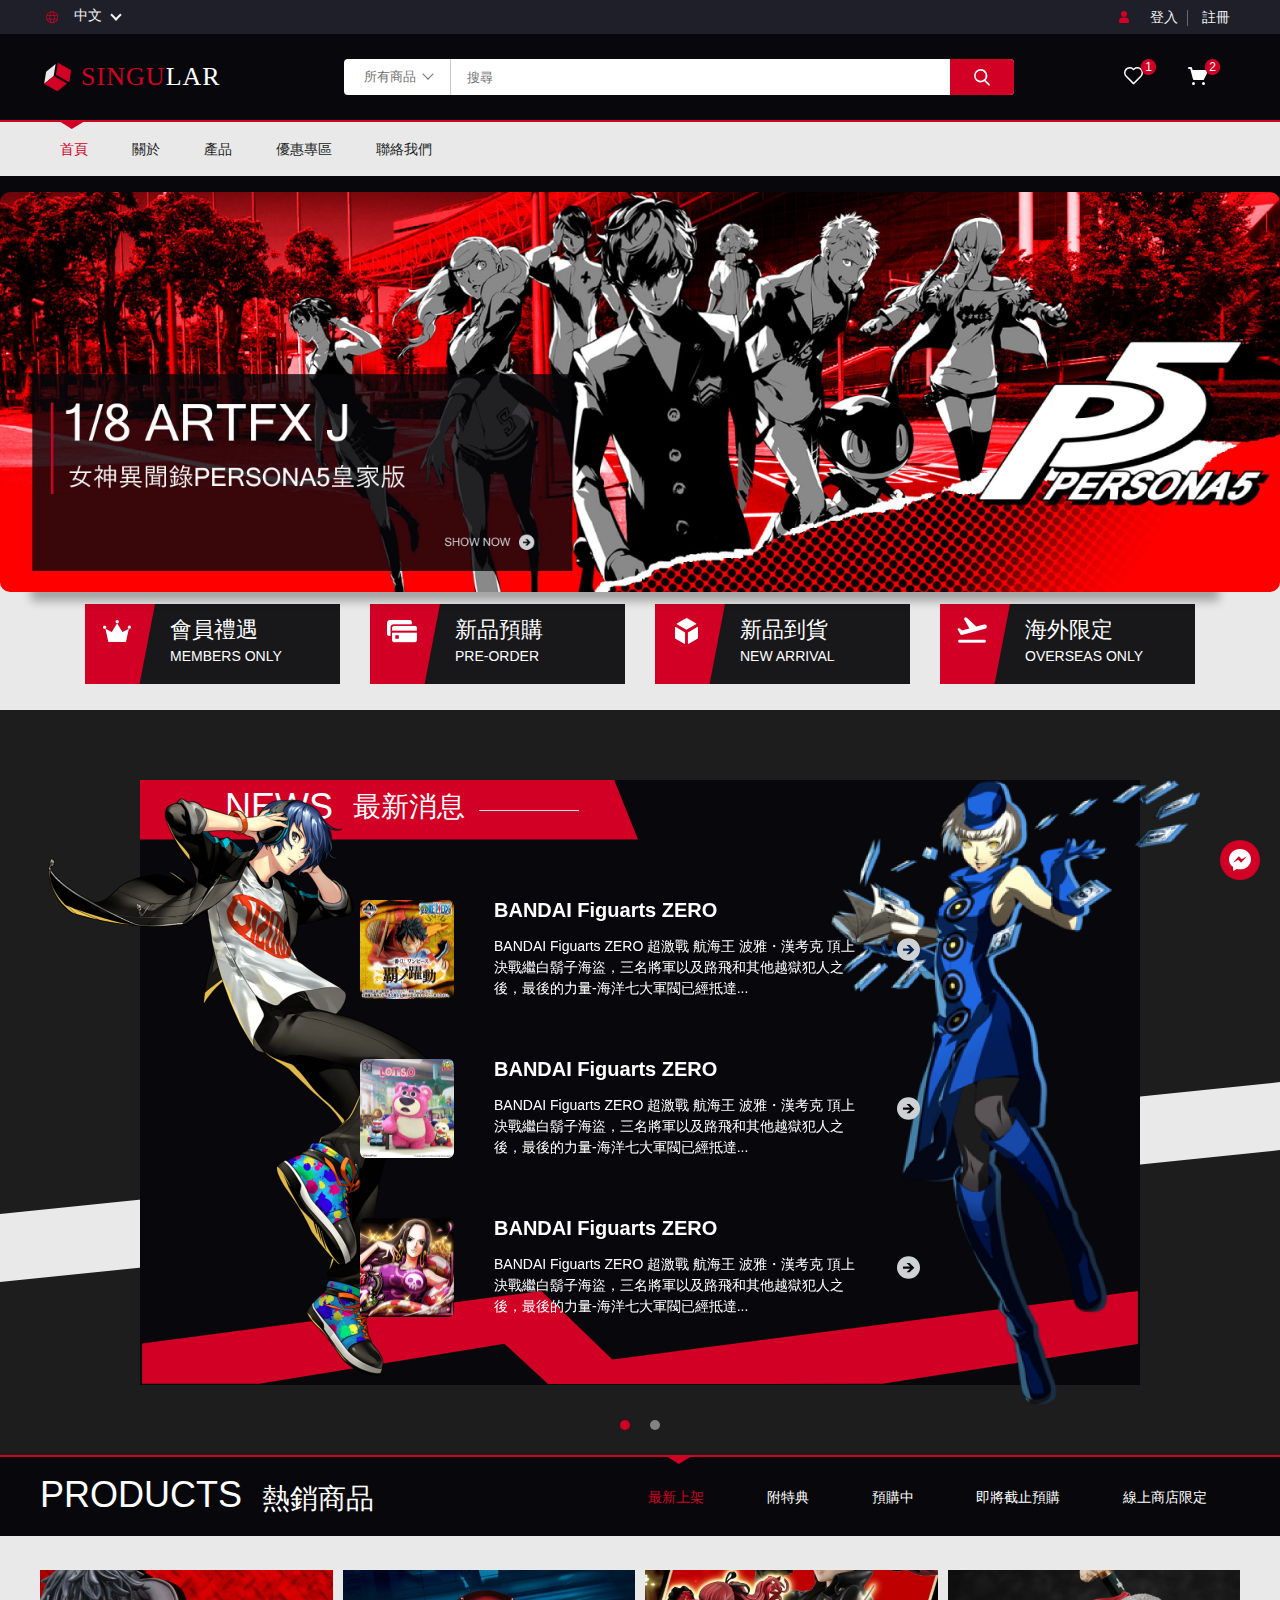
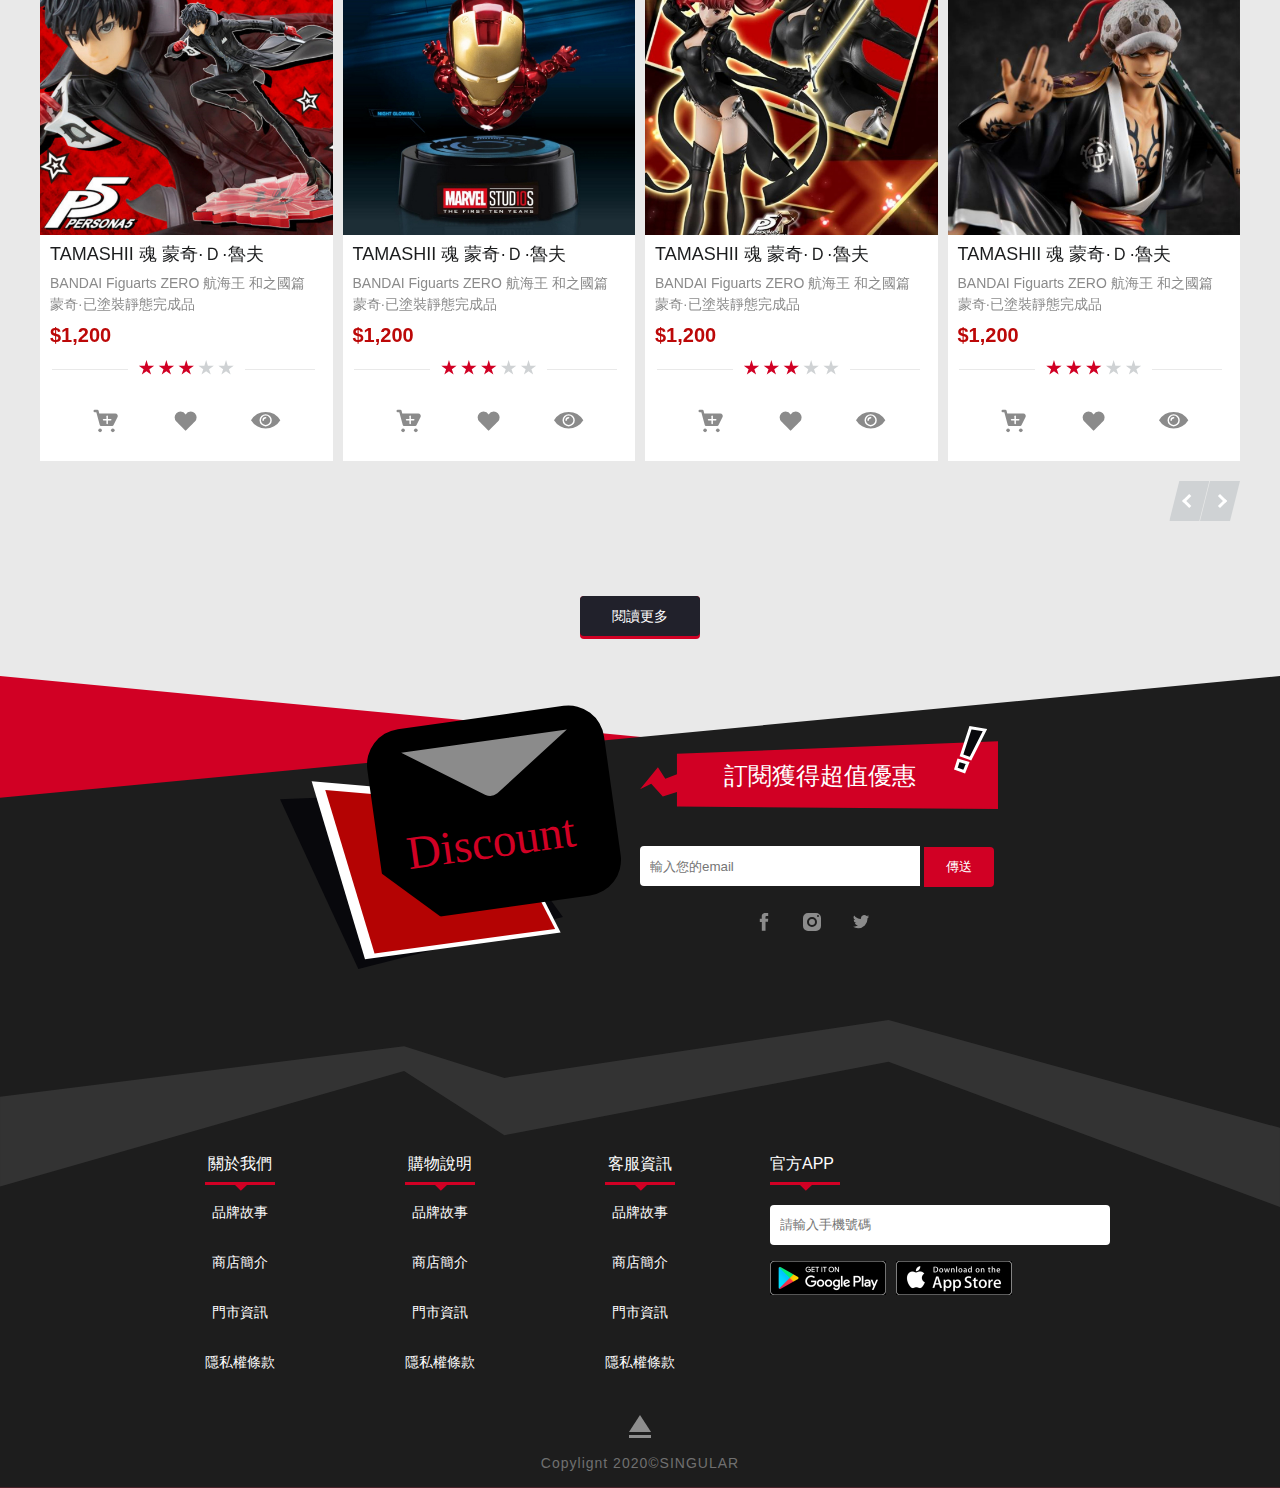
==== index.html @ 58c674d0 "push-first" ====
<!DOCTYPE html>
<html lang="en">

<head>
    <meta charset="UTF-8">
    <meta name="viewport" content="width=device-width, initial-scale=1.0">
    <title>SINGULAR</title>
    <!-- Link Swiper's CSS -->
    <link rel="stylesheet" href="https://cdnjs.cloudflare.com/ajax/libs/font-awesome/5.14.0/css/all.min.css">
    <link rel="stylesheet" href="css/jquery-ui.min.css">
    <link rel="stylesheet" href="css/swiper.css">
    <link rel="stylesheet" href="css/base.min.css">
    <link rel="stylesheet" href="css/index.min.css">

</head>


<body>
    <div class="wrap">
        <article>
            <!--topbar-->
            <header>
                <section class="top__bar">
                    <div class="container top__item">
                        <div class="language__btn" type="button">
                            <img src="img/language.svg" alt="語系icon">
                            <p class="tw">中文</p>
                            <div class="arrow"></div>
                            <div class="language__dropdown">
                                <p>EN</p>
                            </div>
                        </div>
                        <div class="user__area">
                            <img src="img/user.svg" alt="會員icon">
                            <a class="login" href="#">登入</a>
                            <a class="registered" href="#">註冊</a>
                        </div>
                    </div>
                </section>
                <!--nav-->
                <section class="nav__bar">
                    <div class="container nav__item">
                        <h1><a href="index.html"><img src="img/logo.svg" alt="logo"></a></h1>
                        <form class="search__bar">
                            <button class="dropdown">所有商品</button>
                            <input type="search" class="search" placeholder="搜尋">
                            <button class="search__icon"><img src="img/search.svg" alt="搜尋"></button>
                        </form>

                        <div class="icon__wrap">
                            <div class="like__item">
                                <div class="like__icon__img"></div>
                                <div class="badge">1</div>
                                <div class="like__dropdown__wrap">
                                    <h5>已收藏</h5>
                                    <hr class="line">
                                    <a href="#" class="item__link">
                                        <div class="item__wrap">
                                            <img src="img/hot__list1.jpg" width="50" alt="產品照">
                                            <h4 class="ellipsis">限定特典版 女神異聞錄5 ARTFXJ主人公怪盜 特別版</h4>
                                            <p class="price">$4,880</p>
                                        </div>
                                    </a>
                                </div>
                            </div>

                            <div class="shopingCar__item">
                                <div class="shopping__icon__img"></div>
                                <div class="badge">2</div>
                                <div class="shopping__dropdown__wrap">
                                    <h5>購物車</h5>
                                    <hr class="line">
                                    <a href="#" class="item__link">
                                        <div class="item__wrap">
                                            <img src="img/hot__list1.jpg" width="50" alt="產品照">
                                            <h4 class="ellipsis">限定特典版 女神異聞錄5 ARTFXJ主人公怪盜 特別版</h4>
                                            <p class="price">$4,880</p>
                                        </div>
                                    </a>
                                    <a href="#" class="item__link">
                                        <div class="item__wrap">
                                            <img src="img/hot__list2.jpg" width="50" alt="產品照">
                                            <h4 class="ellipsis">限定特典版 女神異聞錄5 ARTFXJ主人公怪盜 特別版</h4>
                                            <p class="price">$4,880</p>
                                        </div>
                                    </a>
                                </div>
                            </div>
                        </div>
                        <a href="#" class="showmenu"></a>
                    </div>

                </section>
                <section class="dropdownMenu__wrap">
                    <ul class="container dropdownMenu__item">
                        <li class="active__item"><a href="index.html">首頁</a></li>
                        <li><a href="#">關於</a></li>
                        <li><a href="#">產品</a></li>
                        <li><a href="#">優惠專區</a></li>
                        <li><a href="#">聯絡我們</a></li>
                    </ul>
                </section>
            </header>
            <!--banner-->
            <section class="banner__area">
                <div class="swiper-container banner__carousel">
                    <div class="swiper-wrapper banner__item">
                        <div class="swiper-slide banner__item__1 ">
                            <a href="#" class="link__item"></a>
                        </div>
                        <div class="swiper-slide banner__item__2">
                            <a href="#" class="link__item"></a>
                        </div>
                    </div>
                    <!-- Add Arrows -->
                    <div class="swiper-button-next banner__button__next"></div>
                    <div class="swiper-button-prev banner__button__prev"></div>
                </div>

            </section>

            </section>

            <!--hot__btn-->
            <section class="container hot__btn__container">
                <div class="col">
                    <div class="icon">
                        <img src="img/hot__btn1.png" width="30" alt="會員禮遇">
                    </div>
                    <div class="group">
                        <h2 class="title">會員禮遇</h2>
                        <p class="subtitle">MEMBERS ONLY</p>
                    </div>
                    <a href="#" class="hot__btn">
                    </a>
                </div>
                <div class="col">
                    <div class="icon">
                        <img src="img/hot__btn2.png" alt="會員禮遇">
                    </div>
                    <div class="group">
                        <h2 class="title">新品預購</h2>
                        <p class="subtitle">PRE-ORDER</p>
                    </div>
                    <a href="#" class="hot__btn">
                    </a>
                </div>
                <div class="col">
                    <div class="icon">
                        <img src="img/hot__btn3.png" alt="會員禮遇">
                    </div>
                    <div class="group">
                        <h2 class="title">新品到貨</h2>
                        <p class="subtitle">NEW ARRIVAL</p>
                    </div>
                    <a href="#" class="hot__btn">
                    </a>
                </div>
                <div class="col col-set">
                    <div class="icon">
                        <img src="img/hot__btn4.png" alt="會員禮遇">
                    </div>
                    <div class="group">
                        <h2 class="title">海外限定</h2>
                        <p class="subtitle">OVERSEAS ONLY</p>
                    </div>
                    <a href="#" class="hot__btn">
                    </a>
                </div>
            </section>

            <!--news-->
            <section class="news__bg">
                <img src="img/news__img1.png" class="news__role__left" alt="">
                <img src="img/news__img2.png" class="news__role__right" alt="">
                <div class="container news__content">
                    <h2 class="title__item">
                        <span class="title__en">NEWS</span>
                        <span class="title__tw">最新消息</span>
                        <span class="line"></span>
                    </h2>
                    <div class="swiper-container news__carousel">
                        <div class="swiper-wrapper">
                            <ul class="news__list__area swiper-slide">
                                <li>
                                    <a href="#" class="news__list">
                                        <img src="img/news__list1.jpg" class="border__radius" alt="最新消息圖片">
                                        <div class="intro">
                                            <h3>BANDAI Figuarts ZERO</h3>
                                            <p>BANDAI Figuarts ZERO 超激戰 航海王 波雅・漢考克
                                                頂上決戰繼白鬍子海盜，三名將軍以及路飛和其他越獄犯人之後，最後的力量-海洋七大軍閥已經抵達...</p>
                                        </div>
                                        <img src="img/arrow.svg" width="60" alt="閱讀更多">
                                    </a>
                                </li>
                                <li>
                                    <a href="#" class="news__list">
                                        <img src="img/news__list2.jpg" class="border__radius" alt="最新消息圖片">
                                        <div class="intro">
                                            <h3>BANDAI Figuarts ZERO</h3>
                                            <p>BANDAI Figuarts ZERO 超激戰 航海王 波雅・漢考克
                                                頂上決戰繼白鬍子海盜，三名將軍以及路飛和其他越獄犯人之後，最後的力量-海洋七大軍閥已經抵達...</p>
                                        </div>
                                        <img src="img/arrow.svg" width="60" alt="閱讀更多">
                                    </a>
                                </li>
                                <li>
                                    <a href="#" class="news__list">
                                        <img src="img/news__list3.jpg" class="border__radius" alt="最新消息圖片">
                                        <div class="intro">
                                            <h3>BANDAI Figuarts ZERO</h3>
                                            <p>BANDAI Figuarts ZERO 超激戰 航海王 波雅・漢考克
                                                頂上決戰繼白鬍子海盜，三名將軍以及路飛和其他越獄犯人之後，最後的力量-海洋七大軍閥已經抵達...</p>
                                        </div>
                                        <img src="img/arrow.svg" width="60" alt="閱讀更多">
                                    </a>
                                </li>
                            </ul>
                            <ul class="news__list__area swiper-slide">
                                <li>
                                    <a href="#" class="news__list">
                                        <img src="img/news__list1.jpg" class="border__radius" alt="最新消息圖片">
                                        <div class="intro">
                                            <h3>BANDAI Figuarts ZERO</h3>
                                            <p>BANDAI Figuarts ZERO 超激戰 航海王 波雅・漢考克
                                                頂上決戰繼白鬍子海盜，三名將軍以及路飛和其他越獄犯人之後，最後的力量-海洋七大軍閥已經抵達...</p>
                                        </div>
                                        <img src="img/arrow.svg" width="60" alt="閱讀更多">
                                    </a>
                                </li>
                                <li>
                                    <a href="#" class="news__list">
                                        <img src="img/news__list2.jpg" class="border__radius" alt="最新消息圖片">
                                        <div class="intro">
                                            <h3>BANDAI Figuarts ZERO</h3>
                                            <p>BANDAI Figuarts ZERO 超激戰 航海王 波雅・漢考克
                                                頂上決戰繼白鬍子海盜，三名將軍以及路飛和其他越獄犯人之後，最後的力量-海洋七大軍閥已經抵達...</p>
                                        </div>
                                        <img src="img/arrow.svg" width="60" alt="閱讀更多">
                                    </a>
                                </li>
                                <li>
                                    <a href="#" class="news__list">
                                        <img src="img/news__list3.jpg" class="border__radius" alt="最新消息圖片">
                                        <div class="intro">
                                            <h3>BANDAI Figuarts ZERO</h3>
                                            <p>BANDAI Figuarts ZERO 超激戰 航海王 波雅・漢考克
                                                頂上決戰繼白鬍子海盜，三名將軍以及路飛和其他越獄犯人之後，最後的力量-海洋七大軍閥已經抵達...</p>
                                        </div>
                                        <img src="img/arrow.svg" width="60" alt="閱讀更多">
                                    </a>
                                </li>
                            </ul>

                        </div>
                    </div>
                    <!-- Add Pagination -->
                    <div class="swiper-pagination news__swiper-pagination"></div>
                </div>
            </section>

            <!--hot product-->
            <div id="tabs">
                <section class="hot__productBar">
                    <div class="container hot__productBar__item">
                        <h2>
                            <span class="title__en">PRODUCTS</span>
                            <span class="title__tw">熱銷商品</span>
                        </h2>
                        <ul class="hot__productMenu">
                            <li class="active"><a href="#tabs-1">最新上架</a></li>
                            <li><a href="#tabs-2">附特典</a></li>
                            <li><a href="#tabs-3">預購中</a></li>
                            <li><a href="#tabs-4">即將截止預購</a></li>
                            <li><a href="#tabs-5">線上商店限定</a></li>
                        </ul>
                    </div>
                </section>

                <div id="tabs-1">
                    <section class="container hot__list">
                        <div class="product__carousel">
                            <ul class="swiper-wrapper">
                                <li class="swiper-slide list__item">
                                    <img src="img/hot__list1.jpg" alt="商品圖片">
                                    <h3>TAMASHII 魂 蒙奇·Ｄ·魯夫</h3>
                                    <p>BANDAI Figuarts ZERO 航海王 和之國篇 蒙奇·已塗裝靜態完成品</p>
                                    <div class="price">$1,200</div>

                                    <div class="star__area">
                                        <div class="star__line"></div>
                                        <div class="star__group">
                                            <span class="star"></span>
                                            <span class="star"></span>
                                            <span class="star"></span>
                                            <span class="star__light"></span>
                                            <span class="star__light"></span>
                                        </div>
                                    </div>

                                    <div class="icon__area">
                                        <a href="#"><img src="img/hot__shopingCar.svg" alt="購物車"></a>
                                        <a href="#"><img src="img/hot__like.svg" alt="願望清單"></a>
                                        <a href="#"><img src="img/hot__more.svg" alt="閱讀更多"></a>
                                    </div>
                                </li>
                                <li class="swiper-slide list__item">
                                    <img src="img/hot__list2.jpg" alt="商品圖片">
                                    <h3>TAMASHII 魂 蒙奇·Ｄ·魯夫</h3>
                                    <p>BANDAI Figuarts ZERO 航海王 和之國篇 蒙奇·已塗裝靜態完成品</p>
                                    <div class="price">$1,200</div>

                                    <div class="star__area">
                                        <div class="star__line"></div>
                                        <div class="star__group">
                                            <span class="star"></span>
                                            <span class="star"></span>
                                            <span class="star"></span>
                                            <span class="star__light"></span>
                                            <span class="star__light"></span>
                                        </div>
                                    </div>

                                    <div class="icon__area">
                                        <a href="#"><img src="img/hot__shopingCar.svg" alt="購物車"></a>
                                        <a href="#"><img src="img/hot__like.svg" alt="願望清單"></a>
                                        <a href="#"><img src="img/hot__more.svg" alt="閱讀更多"></a>
                                    </div>
                                </li>
                                <li class="swiper-slide list__item">
                                    <img src="img/hot__list3.jpg" alt="商品圖片">
                                    <h3>TAMASHII 魂 蒙奇·Ｄ·魯夫</h3>
                                    <p>BANDAI Figuarts ZERO 航海王 和之國篇 蒙奇·已塗裝靜態完成品</p>
                                    <div class="price">$1,200</div>

                                    <div class="star__area">
                                        <div class="star__line"></div>
                                        <div class="star__group">
                                            <span class="star"></span>
                                            <span class="star"></span>
                                            <span class="star"></span>
                                            <span class="star__light"></span>
                                            <span class="star__light"></span>
                                        </div>
                                    </div>

                                    <div class="icon__area">
                                        <a href="#"><img src="img/hot__shopingCar.svg" alt="購物車"></a>
                                        <a href="#"><img src="img/hot__like.svg" alt="願望清單"></a>
                                        <a href="#"><img src="img/hot__more.svg" alt="閱讀更多"></a>
                                    </div>
                                </li>
                                <li class="swiper-slide list__item">
                                    <img src="img/hot__list4.jpg" alt="商品圖片">
                                    <h3>TAMASHII 魂 蒙奇·Ｄ·魯夫</h3>
                                    <p>BANDAI Figuarts ZERO 航海王 和之國篇 蒙奇·已塗裝靜態完成品</p>
                                    <div class="price">$1,200</div>

                                    <div class="star__area">
                                        <div class="star__line"></div>
                                        <div class="star__group">
                                            <span class="star"></span>
                                            <span class="star"></span>
                                            <span class="star"></span>
                                            <span class="star__light"></span>
                                            <span class="star__light"></span>
                                        </div>
                                    </div>

                                    <div class="icon__area">
                                        <a href="#"><img src="img/hot__shopingCar.svg" alt="購物車"></a>
                                        <a href="#"><img src="img/hot__like.svg" alt="願望清單"></a>
                                        <a href="#"><img src="img/hot__more.svg" alt="閱讀更多"></a>
                                    </div>
                                </li>

                                <li class="swiper-slide list__item">
                                    <img src="img/hot__list1.jpg" alt="商品圖片">
                                    <h3>TAMASHII 魂 蒙奇·Ｄ·魯夫</h3>
                                    <p>BANDAI Figuarts ZERO 航海王 和之國篇 蒙奇·已塗裝靜態完成品</p>
                                    <div class="price">$1,200</div>

                                    <div class="star__area">
                                        <div class="star__line"></div>
                                        <div class="star__group">
                                            <span class="star"></span>
                                            <span class="star"></span>
                                            <span class="star"></span>
                                            <span class="star__light"></span>
                                            <span class="star__light"></span>
                                        </div>
                                    </div>

                                    <div class="icon__area">
                                        <a href="#"><img src="img/hot__shopingCar.svg" alt="購物車"></a>
                                        <a href="#"><img src="img/hot__like.svg" alt="願望清單"></a>
                                        <a href="#"><img src="img/hot__more.svg" alt="閱讀更多"></a>
                                    </div>
                                </li>
                                <li class="swiper-slide list__item">
                                    <img src="img/hot__list2.jpg" alt="商品圖片">
                                    <h3>TAMASHII 魂 蒙奇·Ｄ·魯夫</h3>
                                    <p>BANDAI Figuarts ZERO 航海王 和之國篇 蒙奇·已塗裝靜態完成品</p>
                                    <div class="price">$1,200</div>

                                    <div class="star__area">
                                        <div class="star__line"></div>
                                        <div class="star__group">
                                            <span class="star"></span>
                                            <span class="star"></span>
                                            <span class="star"></span>
                                            <span class="star__light"></span>
                                            <span class="star__light"></span>
                                        </div>
                                    </div>

                                    <div class="icon__area">
                                        <a href="#"><img src="img/hot__shopingCar.svg" alt="購物車"></a>
                                        <a href="#"><img src="img/hot__like.svg" alt="願望清單"></a>
                                        <a href="#"><img src="img/hot__more.svg" alt="閱讀更多"></a>
                                    </div>
                                </li>

                            </ul>
                            <!-- Add Arrows -->
                            <div class="arrow__group">
                                <button class="product__button__prev"></button>
                                <button class="product__button__next"></button>
                            </div>
                        </div>
                    </section>
                    <div class="read__more"><a href="#" class="read__more__btn">閱讀更多</a></div>
                </div>

                <div id="tabs-2">
                    <section class="container hot__list">
                        <div class="product__carousel">
                            <ul class="swiper-wrapper">
                                <li class="swiper-slide list__item">
                                    <img src="img/hot__list4.jpg" alt="商品圖片">
                                    <h3>TAMASHII 魂 蒙奇·Ｄ·魯夫</h3>
                                    <p>BANDAI Figuarts ZERO 航海王 和之國篇 蒙奇·已塗裝靜態完成品</p>
                                    <div class="price">$1,200</div>

                                    <div class="star__area">
                                        <div class="star__line"></div>
                                        <div class="star__group">
                                            <span class="star"></span>
                                            <span class="star"></span>
                                            <span class="star"></span>
                                            <span class="star__light"></span>
                                            <span class="star__light"></span>
                                        </div>
                                    </div>

                                    <div class="icon__area">
                                        <a href="#"><img src="img/hot__shopingCar.svg" alt="購物車"></a>
                                        <a href="#"><img src="img/hot__like.svg" alt="願望清單"></a>
                                        <a href="#"><img src="img/hot__more.svg" alt="閱讀更多"></a>
                                    </div>
                                </li>
                                <li class="swiper-slide list__item">
                                    <img src="img/hot__list3.jpg" alt="商品圖片">
                                    <h3>TAMASHII 魂 蒙奇·Ｄ·魯夫</h3>
                                    <p>BANDAI Figuarts ZERO 航海王 和之國篇 蒙奇·已塗裝靜態完成品</p>
                                    <div class="price">$1,200</div>

                                    <div class="star__area">
                                        <div class="star__line"></div>
                                        <div class="star__group">
                                            <span class="star"></span>
                                            <span class="star"></span>
                                            <span class="star"></span>
                                            <span class="star__light"></span>
                                            <span class="star__light"></span>
                                        </div>
                                    </div>

                                    <div class="icon__area">
                                        <a href="#"><img src="img/hot__shopingCar.svg" alt="購物車"></a>
                                        <a href="#"><img src="img/hot__like.svg" alt="願望清單"></a>
                                        <a href="#"><img src="img/hot__more.svg" alt="閱讀更多"></a>
                                    </div>
                                </li>
                                <li class="swiper-slide list__item">
                                    <img src="img/hot__list2.jpg" alt="商品圖片">
                                    <h3>TAMASHII 魂 蒙奇·Ｄ·魯夫</h3>
                                    <p>BANDAI Figuarts ZERO 航海王 和之國篇 蒙奇·已塗裝靜態完成品</p>
                                    <div class="price">$1,200</div>

                                    <div class="star__area">
                                        <div class="star__line"></div>
                                        <div class="star__group">
                                            <span class="star"></span>
                                            <span class="star"></span>
                                            <span class="star"></span>
                                            <span class="star__light"></span>
                                            <span class="star__light"></span>
                                        </div>
                                    </div>

                                    <div class="icon__area">
                                        <a href="#"><img src="img/hot__shopingCar.svg" alt="購物車"></a>
                                        <a href="#"><img src="img/hot__like.svg" alt="願望清單"></a>
                                        <a href="#"><img src="img/hot__more.svg" alt="閱讀更多"></a>
                                    </div>
                                </li>
                                <li class="swiper-slide list__item">
                                    <img src="img/hot__list1.jpg" alt="商品圖片">
                                    <h3>TAMASHII 魂 蒙奇·Ｄ·魯夫</h3>
                                    <p>BANDAI Figuarts ZERO 航海王 和之國篇 蒙奇·已塗裝靜態完成品</p>
                                    <div class="price">$1,200</div>

                                    <div class="star__area">
                                        <div class="star__line"></div>
                                        <div class="star__group">
                                            <span class="star"></span>
                                            <span class="star"></span>
                                            <span class="star"></span>
                                            <span class="star__light"></span>
                                            <span class="star__light"></span>
                                        </div>
                                    </div>

                                    <div class="icon__area">
                                        <a href="#"><img src="img/hot__shopingCar.svg" alt="購物車"></a>
                                        <a href="#"><img src="img/hot__like.svg" alt="願望清單"></a>
                                        <a href="#"><img src="img/hot__more.svg" alt="閱讀更多"></a>
                                    </div>
                                </li>

                                <li class="swiper-slide list__item">
                                    <img src="img/hot__list4.jpg" alt="商品圖片">
                                    <h3>TAMASHII 魂 蒙奇·Ｄ·魯夫</h3>
                                    <p>BANDAI Figuarts ZERO 航海王 和之國篇 蒙奇·已塗裝靜態完成品</p>
                                    <div class="price">$1,200</div>

                                    <div class="star__area">
                                        <div class="star__line"></div>
                                        <div class="star__group">
                                            <span class="star"></span>
                                            <span class="star"></span>
                                            <span class="star"></span>
                                            <span class="star__light"></span>
                                            <span class="star__light"></span>
                                        </div>
                                    </div>

                                    <div class="icon__area">
                                        <a href="#"><img src="img/hot__shopingCar.svg" alt="購物車"></a>
                                        <a href="#"><img src="img/hot__like.svg" alt="願望清單"></a>
                                        <a href="#"><img src="img/hot__more.svg" alt="閱讀更多"></a>
                                    </div>
                                </li>
                                <li class="swiper-slide list__item">
                                    <img src="img/hot__list3.jpg" alt="商品圖片">
                                    <h3>TAMASHII 魂 蒙奇·Ｄ·魯夫</h3>
                                    <p>BANDAI Figuarts ZERO 航海王 和之國篇 蒙奇·已塗裝靜態完成品</p>
                                    <div class="price">$1,200</div>

                                    <div class="star__area">
                                        <div class="star__line"></div>
                                        <div class="star__group">
                                            <span class="star"></span>
                                            <span class="star"></span>
                                            <span class="star"></span>
                                            <span class="star__light"></span>
                                            <span class="star__light"></span>
                                        </div>
                                    </div>

                                    <div class="icon__area">
                                        <a href="#"><img src="img/hot__shopingCar.svg" alt="購物車"></a>
                                        <a href="#"><img src="img/hot__like.svg" alt="願望清單"></a>
                                        <a href="#"><img src="img/hot__more.svg" alt="閱讀更多"></a>
                                    </div>
                                </li>

                            </ul>
                            <!-- Add Arrows -->
                            <div class="arrow__group">
                                <button class="product__button__prev"></button>
                                <button class="product__button__next"></button>
                            </div>
                        </div>
                    </section>
                    <div class="read__more"><a href="#" class="read__more__btn">閱讀更多</a></div>
                </div>

                <div id="tabs-3">
                    <section class="container hot__list">
                        <div class="swiper-container product__carousel">
                            <ul class="swiper-wrapper">
                                <li class="swiper-slide list__item">
                                    <img src="img/hot__list1.jpg" alt="商品圖片">
                                    <h3>TAMASHII 魂 蒙奇·Ｄ·魯夫</h3>
                                    <p>BANDAI Figuarts ZERO 航海王 和之國篇 蒙奇·已塗裝靜態完成品</p>
                                    <div class="price">$1,200</div>

                                    <div class="star__area">
                                        <div class="star__line"></div>
                                        <div class="star__group">
                                            <span class="star"></span>
                                            <span class="star"></span>
                                            <span class="star"></span>
                                            <span class="star__light"></span>
                                            <span class="star__light"></span>
                                        </div>
                                    </div>

                                    <div class="icon__area">
                                        <a href="#"><img src="img/hot__shopingCar.svg" alt="購物車"></a>
                                        <a href="#"><img src="img/hot__like.svg" alt="願望清單"></a>
                                        <a href="#"><img src="img/hot__more.svg" alt="閱讀更多"></a>
                                    </div>
                                </li>
                                <li class="swiper-slide list__item">
                                    <img src="img/hot__list2.jpg" alt="商品圖片">
                                    <h3>TAMASHII 魂 蒙奇·Ｄ·魯夫</h3>
                                    <p>BANDAI Figuarts ZERO 航海王 和之國篇 蒙奇·已塗裝靜態完成品</p>
                                    <div class="price">$1,200</div>

                                    <div class="star__area">
                                        <div class="star__line"></div>
                                        <div class="star__group">
                                            <span class="star"></span>
                                            <span class="star"></span>
                                            <span class="star"></span>
                                            <span class="star__light"></span>
                                            <span class="star__light"></span>
                                        </div>
                                    </div>

                                    <div class="icon__area">
                                        <a href="#"><img src="img/hot__shopingCar.svg" alt="購物車"></a>
                                        <a href="#"><img src="img/hot__like.svg" alt="願望清單"></a>
                                        <a href="#"><img src="img/hot__more.svg" alt="閱讀更多"></a>
                                    </div>
                                </li>
                                <li class="swiper-slide list__item">
                                    <img src="img/hot__list3.jpg" alt="商品圖片">
                                    <h3>TAMASHII 魂 蒙奇·Ｄ·魯夫</h3>
                                    <p>BANDAI Figuarts ZERO 航海王 和之國篇 蒙奇·已塗裝靜態完成品</p>
                                    <div class="price">$1,200</div>

                                    <div class="star__area">
                                        <div class="star__line"></div>
                                        <div class="star__group">
                                            <span class="star"></span>
                                            <span class="star"></span>
                                            <span class="star"></span>
                                            <span class="star__light"></span>
                                            <span class="star__light"></span>
                                        </div>
                                    </div>

                                    <div class="icon__area">
                                        <a href="#"><img src="img/hot__shopingCar.svg" alt="購物車"></a>
                                        <a href="#"><img src="img/hot__like.svg" alt="願望清單"></a>
                                        <a href="#"><img src="img/hot__more.svg" alt="閱讀更多"></a>
                                    </div>
                                </li>
                                <li class="swiper-slide list__item">
                                    <img src="img/hot__list4.jpg" alt="商品圖片">
                                    <h3>TAMASHII 魂 蒙奇·Ｄ·魯夫</h3>
                                    <p>BANDAI Figuarts ZERO 航海王 和之國篇 蒙奇·已塗裝靜態完成品</p>
                                    <div class="price">$1,200</div>

                                    <div class="star__area">
                                        <div class="star__line"></div>
                                        <div class="star__group">
                                            <span class="star"></span>
                                            <span class="star"></span>
                                            <span class="star"></span>
                                            <span class="star__light"></span>
                                            <span class="star__light"></span>
                                        </div>
                                    </div>

                                    <div class="icon__area">
                                        <a href="#"><img src="img/hot__shopingCar.svg" alt="購物車"></a>
                                        <a href="#"><img src="img/hot__like.svg" alt="願望清單"></a>
                                        <a href="#"><img src="img/hot__more.svg" alt="閱讀更多"></a>
                                    </div>
                                </li>

                                <li class="swiper-slide list__item">
                                    <img src="img/hot__list1.jpg" alt="商品圖片">
                                    <h3>TAMASHII 魂 蒙奇·Ｄ·魯夫</h3>
                                    <p>BANDAI Figuarts ZERO 航海王 和之國篇 蒙奇·已塗裝靜態完成品</p>
                                    <div class="price">$1,200</div>

                                    <div class="star__area">
                                        <div class="star__line"></div>
                                        <div class="star__group">
                                            <span class="star"></span>
                                            <span class="star"></span>
                                            <span class="star"></span>
                                            <span class="star__light"></span>
                                            <span class="star__light"></span>
                                        </div>
                                    </div>

                                    <div class="icon__area">
                                        <a href="#"><img src="img/hot__shopingCar.svg" alt="購物車"></a>
                                        <a href="#"><img src="img/hot__like.svg" alt="願望清單"></a>
                                        <a href="#"><img src="img/hot__more.svg" alt="閱讀更多"></a>
                                    </div>
                                </li>
                                <li class="swiper-slide list__item">
                                    <img src="img/hot__list2.jpg" alt="商品圖片">
                                    <h3>TAMASHII 魂 蒙奇·Ｄ·魯夫</h3>
                                    <p>BANDAI Figuarts ZERO 航海王 和之國篇 蒙奇·已塗裝靜態完成品</p>
                                    <div class="price">$1,200</div>

                                    <div class="star__area">
                                        <div class="star__line"></div>
                                        <div class="star__group">
                                            <span class="star"></span>
                                            <span class="star"></span>
                                            <span class="star"></span>
                                            <span class="star__light"></span>
                                            <span class="star__light"></span>
                                        </div>
                                    </div>

                                    <div class="icon__area">
                                        <a href="#"><img src="img/hot__shopingCar.svg" alt="購物車"></a>
                                        <a href="#"><img src="img/hot__like.svg" alt="願望清單"></a>
                                        <a href="#"><img src="img/hot__more.svg" alt="閱讀更多"></a>
                                    </div>
                                </li>

                            </ul>
                            <!-- Add Arrows -->
                            <div class="arrow__group">
                                <button class="product__button__prev"></button>
                                <button class="product__button__next"></button>
                            </div>
                        </div>
                    </section>
                    <div class="read__more"><a href="#" class="read__more__btn">閱讀更多</a></div>
                </div>

                <div id="tabs-4">
                    <section class="container hot__list">
                        <div class="swiper-container product__carousel">
                            <ul class="swiper-wrapper">
                                <li class="swiper-slide list__item">
                                    <img src="img/hot__list4.jpg" alt="商品圖片">
                                    <h3>TAMASHII 魂 蒙奇·Ｄ·魯夫</h3>
                                    <p>BANDAI Figuarts ZERO 航海王 和之國篇 蒙奇·已塗裝靜態完成品</p>
                                    <div class="price">$1,200</div>

                                    <div class="star__area">
                                        <div class="star__line"></div>
                                        <div class="star__group">
                                            <span class="star"></span>
                                            <span class="star"></span>
                                            <span class="star"></span>
                                            <span class="star__light"></span>
                                            <span class="star__light"></span>
                                        </div>
                                    </div>

                                    <div class="icon__area">
                                        <a href="#"><img src="img/hot__shopingCar.svg" alt="購物車"></a>
                                        <a href="#"><img src="img/hot__like.svg" alt="願望清單"></a>
                                        <a href="#"><img src="img/hot__more.svg" alt="閱讀更多"></a>
                                    </div>
                                </li>
                                <li class="swiper-slide list__item">
                                    <img src="img/hot__list3.jpg" alt="商品圖片">
                                    <h3>TAMASHII 魂 蒙奇·Ｄ·魯夫</h3>
                                    <p>BANDAI Figuarts ZERO 航海王 和之國篇 蒙奇·已塗裝靜態完成品</p>
                                    <div class="price">$1,200</div>

                                    <div class="star__area">
                                        <div class="star__line"></div>
                                        <div class="star__group">
                                            <span class="star"></span>
                                            <span class="star"></span>
                                            <span class="star"></span>
                                            <span class="star__light"></span>
                                            <span class="star__light"></span>
                                        </div>
                                    </div>

                                    <div class="icon__area">
                                        <a href="#"><img src="img/hot__shopingCar.svg" alt="購物車"></a>
                                        <a href="#"><img src="img/hot__like.svg" alt="願望清單"></a>
                                        <a href="#"><img src="img/hot__more.svg" alt="閱讀更多"></a>
                                    </div>
                                </li>
                                <li class="swiper-slide list__item">
                                    <img src="img/hot__list2.jpg" alt="商品圖片">
                                    <h3>TAMASHII 魂 蒙奇·Ｄ·魯夫</h3>
                                    <p>BANDAI Figuarts ZERO 航海王 和之國篇 蒙奇·已塗裝靜態完成品</p>
                                    <div class="price">$1,200</div>

                                    <div class="star__area">
                                        <div class="star__line"></div>
                                        <div class="star__group">
                                            <span class="star"></span>
                                            <span class="star"></span>
                                            <span class="star"></span>
                                            <span class="star__light"></span>
                                            <span class="star__light"></span>
                                        </div>
                                    </div>

                                    <div class="icon__area">
                                        <a href="#"><img src="img/hot__shopingCar.svg" alt="購物車"></a>
                                        <a href="#"><img src="img/hot__like.svg" alt="願望清單"></a>
                                        <a href="#"><img src="img/hot__more.svg" alt="閱讀更多"></a>
                                    </div>
                                </li>
                                <li class="swiper-slide list__item">
                                    <img src="img/hot__list1.jpg" alt="商品圖片">
                                    <h3>TAMASHII 魂 蒙奇·Ｄ·魯夫</h3>
                                    <p>BANDAI Figuarts ZERO 航海王 和之國篇 蒙奇·已塗裝靜態完成品</p>
                                    <div class="price">$1,200</div>

                                    <div class="star__area">
                                        <div class="star__line"></div>
                                        <div class="star__group">
                                            <span class="star"></span>
                                            <span class="star"></span>
                                            <span class="star"></span>
                                            <span class="star__light"></span>
                                            <span class="star__light"></span>
                                        </div>
                                    </div>

                                    <div class="icon__area">
                                        <a href="#"><img src="img/hot__shopingCar.svg" alt="購物車"></a>
                                        <a href="#"><img src="img/hot__like.svg" alt="願望清單"></a>
                                        <a href="#"><img src="img/hot__more.svg" alt="閱讀更多"></a>
                                    </div>
                                </li>

                                <li class="swiper-slide list__item">
                                    <img src="img/hot__list4.jpg" alt="商品圖片">
                                    <h3>TAMASHII 魂 蒙奇·Ｄ·魯夫</h3>
                                    <p>BANDAI Figuarts ZERO 航海王 和之國篇 蒙奇·已塗裝靜態完成品</p>
                                    <div class="price">$1,200</div>

                                    <div class="star__area">
                                        <div class="star__line"></div>
                                        <div class="star__group">
                                            <span class="star"></span>
                                            <span class="star"></span>
                                            <span class="star"></span>
                                            <span class="star__light"></span>
                                            <span class="star__light"></span>
                                        </div>
                                    </div>

                                    <div class="icon__area">
                                        <a href="#"><img src="img/hot__shopingCar.svg" alt="購物車"></a>
                                        <a href="#"><img src="img/hot__like.svg" alt="願望清單"></a>
                                        <a href="#"><img src="img/hot__more.svg" alt="閱讀更多"></a>
                                    </div>
                                </li>
                                <li class="swiper-slide list__item">
                                    <img src="img/hot__list3.jpg" alt="商品圖片">
                                    <h3>TAMASHII 魂 蒙奇·Ｄ·魯夫</h3>
                                    <p>BANDAI Figuarts ZERO 航海王 和之國篇 蒙奇·已塗裝靜態完成品</p>
                                    <div class="price">$1,200</div>

                                    <div class="star__area">
                                        <div class="star__line"></div>
                                        <div class="star__group">
                                            <span class="star"></span>
                                            <span class="star"></span>
                                            <span class="star"></span>
                                            <span class="star__light"></span>
                                            <span class="star__light"></span>
                                        </div>
                                    </div>

                                    <div class="icon__area">
                                        <a href="#"><img src="img/hot__shopingCar.svg" alt="購物車"></a>
                                        <a href="#"><img src="img/hot__like.svg" alt="願望清單"></a>
                                        <a href="#"><img src="img/hot__more.svg" alt="閱讀更多"></a>
                                    </div>
                                </li>

                            </ul>
                            <!-- Add Arrows -->
                            <div class="arrow__group">
                                <button class="product__button__prev"></button>
                                <button class="product__button__next"></button>
                            </div>
                        </div>
                    </section>
                    <div class="read__more"><a href="#" class="read__more__btn">閱讀更多</a></div>
                </div>

                <div id="tabs-5">
                    <section class="container hot__list">
                        <div class="swiper-container product__carousel">
                            <ul class="swiper-wrapper">
                                <li class="swiper-slide list__item">
                                    <img src="img/hot__list2.jpg" alt="商品圖片">
                                    <h3>TAMASHII 魂 蒙奇·Ｄ·魯夫</h3>
                                    <p>BANDAI Figuarts ZERO 航海王 和之國篇 蒙奇·已塗裝靜態完成品</p>
                                    <div class="price">$1,200</div>

                                    <div class="star__area">
                                        <div class="star__line"></div>
                                        <div class="star__group">
                                            <span class="star"></span>
                                            <span class="star"></span>
                                            <span class="star"></span>
                                            <span class="star__light"></span>
                                            <span class="star__light"></span>
                                        </div>
                                    </div>

                                    <div class="icon__area">
                                        <a href="#"><img src="img/hot__shopingCar.svg" alt="購物車"></a>
                                        <a href="#"><img src="img/hot__like.svg" alt="願望清單"></a>
                                        <a href="#"><img src="img/hot__more.svg" alt="閱讀更多"></a>
                                    </div>
                                </li>
                                <li class="swiper-slide list__item">
                                    <img src="img/hot__list4.jpg" alt="商品圖片">
                                    <h3>TAMASHII 魂 蒙奇·Ｄ·魯夫</h3>
                                    <p>BANDAI Figuarts ZERO 航海王 和之國篇 蒙奇·已塗裝靜態完成品</p>
                                    <div class="price">$1,200</div>

                                    <div class="star__area">
                                        <div class="star__line"></div>
                                        <div class="star__group">
                                            <span class="star"></span>
                                            <span class="star"></span>
                                            <span class="star"></span>
                                            <span class="star__light"></span>
                                            <span class="star__light"></span>
                                        </div>
                                    </div>

                                    <div class="icon__area">
                                        <a href="#"><img src="img/hot__shopingCar.svg" alt="購物車"></a>
                                        <a href="#"><img src="img/hot__like.svg" alt="願望清單"></a>
                                        <a href="#"><img src="img/hot__more.svg" alt="閱讀更多"></a>
                                    </div>
                                </li>
                                <li class="swiper-slide list__item">
                                    <img src="img/hot__list1.jpg" alt="商品圖片">
                                    <h3>TAMASHII 魂 蒙奇·Ｄ·魯夫</h3>
                                    <p>BANDAI Figuarts ZERO 航海王 和之國篇 蒙奇·已塗裝靜態完成品</p>
                                    <div class="price">$1,200</div>

                                    <div class="star__area">
                                        <div class="star__line"></div>
                                        <div class="star__group">
                                            <span class="star"></span>
                                            <span class="star"></span>
                                            <span class="star"></span>
                                            <span class="star__light"></span>
                                            <span class="star__light"></span>
                                        </div>
                                    </div>

                                    <div class="icon__area">
                                        <a href="#"><img src="img/hot__shopingCar.svg" alt="購物車"></a>
                                        <a href="#"><img src="img/hot__like.svg" alt="願望清單"></a>
                                        <a href="#"><img src="img/hot__more.svg" alt="閱讀更多"></a>
                                    </div>
                                </li>
                                <li class="swiper-slide list__item">
                                    <img src="img/hot__list3.jpg" alt="商品圖片">
                                    <h3>TAMASHII 魂 蒙奇·Ｄ·魯夫</h3>
                                    <p>BANDAI Figuarts ZERO 航海王 和之國篇 蒙奇·已塗裝靜態完成品</p>
                                    <div class="price">$1,200</div>

                                    <div class="star__area">
                                        <div class="star__line"></div>
                                        <div class="star__group">
                                            <span class="star"></span>
                                            <span class="star"></span>
                                            <span class="star"></span>
                                            <span class="star__light"></span>
                                            <span class="star__light"></span>
                                        </div>
                                    </div>

                                    <div class="icon__area">
                                        <a href="#"><img src="img/hot__shopingCar.svg" alt="購物車"></a>
                                        <a href="#"><img src="img/hot__like.svg" alt="願望清單"></a>
                                        <a href="#"><img src="img/hot__more.svg" alt="閱讀更多"></a>
                                    </div>
                                </li>

                                <li class="swiper-slide list__item">
                                    <img src="img/hot__list4.jpg" alt="商品圖片">
                                    <h3>TAMASHII 魂 蒙奇·Ｄ·魯夫</h3>
                                    <p>BANDAI Figuarts ZERO 航海王 和之國篇 蒙奇·已塗裝靜態完成品</p>
                                    <div class="price">$1,200</div>

                                    <div class="star__area">
                                        <div class="star__line"></div>
                                        <div class="star__group">
                                            <span class="star"></span>
                                            <span class="star"></span>
                                            <span class="star"></span>
                                            <span class="star__light"></span>
                                            <span class="star__light"></span>
                                        </div>
                                    </div>

                                    <div class="icon__area">
                                        <a href="#"><img src="img/hot__shopingCar.svg" alt="購物車"></a>
                                        <a href="#"><img src="img/hot__like.svg" alt="願望清單"></a>
                                        <a href="#"><img src="img/hot__more.svg" alt="閱讀更多"></a>
                                    </div>
                                </li>
                                <li class="swiper-slide list__item">
                                    <img src="img/hot__list3.jpg" alt="商品圖片">
                                    <h3>TAMASHII 魂 蒙奇·Ｄ·魯夫</h3>
                                    <p>BANDAI Figuarts ZERO 航海王 和之國篇 蒙奇·已塗裝靜態完成品</p>
                                    <div class="price">$1,200</div>

                                    <div class="star__area">
                                        <div class="star__line"></div>
                                        <div class="star__group">
                                            <span class="star"></span>
                                            <span class="star"></span>
                                            <span class="star"></span>
                                            <span class="star__light"></span>
                                            <span class="star__light"></span>
                                        </div>
                                    </div>

                                    <div class="icon__area">
                                        <a href="#"><img src="img/hot__shopingCar.svg" alt="購物車"></a>
                                        <a href="#"><img src="img/hot__like.svg" alt="願望清單"></a>
                                        <a href="#"><img src="img/hot__more.svg" alt="閱讀更多"></a>
                                    </div>
                                </li>

                            </ul>
                            <!-- Add Arrows -->
                            <div class="arrow__group">
                                <button class="product__button__prev"></button>
                                <button class="product__button__next"></button>
                            </div>
                        </div>
                    </section>
                    <div class="read__more"><a href="#" class="read__more__btn">閱讀更多</a></div>
                </div>
            </div>



            <!--footer-->
            <footer class="footer__bg">
                <section class="container subscribe__area">
                    <img src="img/subscribe__item1.svg" alt="訂閱">
                    <div class="item__group">
                        <div class="bg__shape">訂閱獲得超值優惠</div>
                        <form class="form__item">
                            <input type="text" placeholder="輸入您的email">
                            <button type="submit" class="submit">傳送</button>
                        </form>
                        <div class="subscribe__icon">
                            <a href="#"><img src="img/fb.svg" alt="facebook"></a>
                            <a href="#"><img src="img/ig.svg" alt="Instagram"></a>
                            <a href="#"><img src="img/twitter.svg" alt="twitter"></a>
                        </div>
                    </div>
                </section>

                <section class="container footer__link__wrap">
                    <div class="footer__links">
                        <div class="title">關於我們</div>
                        <ul>
                            <li><a href="#">品牌故事</a></li>
                            <li><a href="#">商店簡介</a></li>
                            <li><a href="#">門市資訊</a></li>
                            <li><a href="#">隱私權條款</a></li>
                        </ul>
                    </div>
                    <div class="footer__links">
                        <div class="title">購物說明</div>
                        <ul>
                            <li><a href="#">品牌故事</a></li>
                            <li><a href="#">商店簡介</a></li>
                            <li><a href="#">門市資訊</a></li>
                            <li><a href="#">隱私權條款</a></li>
                        </ul>
                    </div>
                    <div class="footer__links">
                        <div class="title">客服資訊</div>
                        <ul>
                            <li><a href="#">品牌故事</a></li>
                            <li><a href="#">商店簡介</a></li>
                            <li><a href="#">門市資訊</a></li>
                            <li><a href="#">隱私權條款</a></li>
                        </ul>
                    </div>
                    <div class="footer__links footer__links__app">
                        <div class="title">官方APP</div>
                        <input type="text" placeholder="請輸入手機號碼">
                        <div class="app">
                            <img src="img/andoid.jpg" alt="">
                            <img src="img/ios.jpg" alt="">
                        </div>

                    </div>
                </section>

                <div class="go__top__item">
                    <a href="#" class="go__top"><img src="img/goTo__top.svg" alt="top"></a>
                </div>
                <p class="copyright">Copylignt 2020&copy;SINGULAR</p>
                <div class="chart"><img src="img/chat.svg" alt=""></div>

            </footer>
        </article>

        <div class="overlay"></div>
    </div>


    <!-- Swiper JS -->
    <script src="js/swiper v6.4.5.js"></script>
    <!--jquery-->
    <script src="js/jquery-3.5.1.js"></script>
    <!--jq ui-->
    <script src="js/external/jquery.js"></script>
    <script src="js/jquery-ui.min.js"></script>
    <!--my js-->
    <script src="js/swiper.js"></script>
    <script src="js/my-jqui.js"></script>
    <script src="js/base.js"></script>


</body>

</html>
---- css/base.min.css ----
html,body,div,span,applet,object,iframe,h1,h2,h3,h4,h5,h6,p,blockquote,pre,a,abbr,acronym,address,big,cite,code,del,dfn,em,img,ins,kbd,q,s,samp,small,strike,strong,sub,sup,tt,var,b,u,i,center,dl,dt,dd,ol,ul,li,fieldset,form,label,legend,table,caption,tbody,tfoot,thead,tr,th,td,article,aside,canvas,details,embed,figure,figcaption,footer,header,hgroup,menu,nav,output,ruby,section,summary,time,mark,audio,video{margin:0;padding:0;font-size:100%;border:0;vertical-align:baseline}article,aside,details,figcaption,figure,footer,header,hgroup,menu,nav,section{display:block}body{line-height:1}ol,ul{list-style:none}blockquote,q{quotes:none}blockquote::before,blockquote::after,q::before,q::after{content:'';content:none}table{border-collapse:collapse;border-spacing:0}*,*::before,*::after{-webkit-box-sizing:border-box;box-sizing:border-box}*{position:relative}*:focus{outline:initial}html{-webkit-text-size-adjust:100%;-webkit-tap-highlight-color:rgba(0,0,0,0)}html,body{height:100%}a{display:inline-block;vertical-align:middle;text-decoration:none;color:inherit}img,span{display:inline-block;vertical-align:middle}img{max-width:100%}button{border-radius:0}textarea{resize:none}@font-face{font-family:"Noto Sans";src:url(../fonts/NotoSansTC-Regular.otf)}body{font-family:"Noto Sans", "Microsoft JhengHei bold", "-apple-system-", "segoe UI", sans-serif;font-size:14px;color:#fff;background-color:#E9E9E9}.container{max-width:1200px;margin:0 auto}.wrap{display:-webkit-box;display:-webkit-flex;display:-ms-flexbox;display:flex;-webkit-box-orient:vertical;-webkit-box-direction:normal;-webkit-flex-direction:column;-ms-flex-direction:column;flex-direction:column;min-height:100vh}.wrap>article{-webkit-box-flex:1;-webkit-flex:1;-ms-flex:1;flex:1}button{border:0px;background-color:transparent}button:focus{outline:none}h1,h2,h3,h4,h5,h6{font-weight:normal}p{line-height:1.5}.box__shadow{-webkit-box-shadow:0 20px 8px -10px rgba(0,0,0,0.3);box-shadow:0 20px 8px -10px rgba(0,0,0,0.3)}.transition{-webkit-transition:all 0.3s cubic-bezier(0.25, 0.8, 0.25, 1);-o-transition:all 0.3s cubic-bezier(0.25, 0.8, 0.25, 1);transition:all 0.3s cubic-bezier(0.25, 0.8, 0.25, 1)}@media (max-width: 768px){.container{margin-left:15px;margin-right:15px}}
/*# sourceMappingURL=base.min.css.map */
---- css/index.min.css ----
.top__bar{background-color:#1E1F29;padding:5px 0}.top__item{display:-webkit-box;display:-webkit-flex;display:-ms-flexbox;display:flex;-webkit-box-pack:justify;-webkit-justify-content:space-between;-ms-flex-pack:justify;justify-content:space-between}.nav__bar{border-bottom:2px solid #D10024}.language__btn{display:-webkit-box;display:-webkit-flex;display:-ms-flexbox;display:flex;width:100px;color:#F3F3F3;cursor:pointer}.language__btn .arrow{position:relative;height:100%}.language__btn .arrow.active:after{top:52%;-webkit-transform:translate(-50%, -50%) rotate(135deg);-ms-transform:translate(-50%, -50%) rotate(135deg);transform:translate(-50%, -50%) rotate(135deg)}.language__btn .arrow::after{-webkit-transition:.7s;-o-transition:.7s;transition:.7s;content:'';position:absolute;right:-22px;bottom:0;top:40%;width:8px;height:8px;border-bottom:2px solid #F3F3F3;border-left:2px solid #F3F3F3;-webkit-transform:translate(-50%, -50%) rotate(-45deg);-ms-transform:translate(-50%, -50%) rotate(-45deg);transform:translate(-50%, -50%) rotate(-45deg)}.language__btn .tw{margin-left:10px}.language__btn .language__dropdown{display:none;position:absolute;top:30px;background-color:#fff;width:80px;line-height:60px;color:#000;text-align:center;z-index:2;-webkit-transition:visibility .2s, opacity .2s linear;-o-transition:visibility .2s, opacity .2s linear;transition:visibility .2s, opacity .2s linear}.user__area{color:#F3F3F3}.user__area>a{padding:0 10px;-webkit-transition:.3s;-o-transition:.3s;transition:.3s}.user__area>a:hover{color:#a7a7a7}.user__area>a:nth-child(2){position:relative}.user__area>a:nth-child(2)::before{position:absolute;content:'';right:0;width:1px;height:16px;background-color:#696969}.nav__bar{background-color:#08080C;padding:20px 0}.nav__item{display:-webkit-box;display:-webkit-flex;display:-ms-flexbox;display:flex;-webkit-box-align:center;-webkit-align-items:center;-ms-flex-align:center;align-items:center;-webkit-box-pack:justify;-webkit-justify-content:space-between;-ms-flex-pack:justify;justify-content:space-between}.search__bar{display:-webkit-box;display:-webkit-flex;display:-ms-flexbox;display:flex;background-color:#fff;border-radius:4px;margin-left:20px}.search__bar>.dropdown{position:relative;line-height:26px;color:#707070;padding:5px 34px 5px 20px;cursor:pointer}.search__bar>.dropdown::before{position:absolute;content:'';right:18px;top:11px;width:8px;height:8px;border-bottom:1px solid #707070;border-left:1px solid #707070;-webkit-transform:rotate(-45deg);-ms-transform:rotate(-45deg);transform:rotate(-45deg)}.search__bar>.search{width:500px;border:none;border-left:1px solid #CBCBCB;padding:0 16px}@media (max-width: 768px){.search__bar>.search{width:auto}}.search__bar .search__icon{background-color:#D10024;border-radius:0 4px 4px 0;padding:0 20px;cursor:pointer}@media (max-width: 768px){.search__bar .search__icon{padding:0 10px}}.icon__wrap{display:-webkit-box;display:-webkit-flex;display:-ms-flexbox;display:flex;color:#fff}.like__item{position:relative;cursor:pointer;margin-right:20px}.like__item>.like__icon__img{display:inline-block;width:44px;height:44px;background:url(../../img/like.svg);background-repeat:no-repeat;background-position:center center}.like__item>.badge{position:absolute;top:5px;right:0;font-size:12px;border-radius:50px;background-color:#D10024;padding:2px 4px}.like__dropdown__wrap{position:absolute;top:45px;right:-2px;width:350px;background-color:#fff;color:#000;padding:20px;visibility:hidden;opacity:0;z-index:1;-webkit-transition:visibility .2s, opacity .2s linear;-o-transition:visibility .2s, opacity .2s linear;transition:visibility .2s, opacity .2s linear;border:1px solid #d4d4d4}.like__dropdown__wrap:after{content:'';position:absolute;right:17px;top:-6px;width:12px;height:12px;background-color:#fff;border-left:1px solid #d4d4d4;border-top:1px solid #d4d4d4;-webkit-transform:rotate(45deg);-ms-transform:rotate(45deg);transform:rotate(45deg)}.like__dropdown__wrap h5{color:#909093}.like__dropdown__wrap .line{border:1px solid #E8E8E8}.like__dropdown__wrap .item__wrap{display:-webkit-box;display:-webkit-flex;display:-ms-flexbox;display:flex;padding:10px}.like__dropdown__wrap .item__wrap img{margin-right:10px}.like__dropdown__wrap .item__wrap .ellipsis{color:#707070;overflow:hidden;-o-text-overflow:ellipsis;text-overflow:ellipsis;white-space:nowrap;margin-right:30px}.like__dropdown__wrap .item__wrap .price{color:#D10024}.like__dropdown__wrap .item__link{display:block;width:100%;background-color:#fff;-webkit-transition:.5s;-o-transition:.5s;transition:.5s}.like__dropdown__wrap .item__link:hover{background-color:#F6F2F2}.like__item:hover .like__dropdown__wrap{z-index:2;display:block;visibility:visible;opacity:1;-webkit-transition:visibility 0s, opacity .2s linear;-o-transition:visibility 0s, opacity .2s linear;transition:visibility 0s, opacity .2s linear}.like__item:hover .like__icon__img{background:url(../../img/like__hover.svg);background-repeat:no-repeat;background-position:center center}.shopingCar__item{position:relative;cursor:pointer;margin-right:20px}.shopingCar__item>.shopping__icon__img{display:inline-block;width:44px;height:44px;background:url(../../img/shoping__car.svg);background-repeat:no-repeat;background-position:center center}.shopingCar__item>.badge{position:absolute;top:5px;right:0;font-size:12px;border-radius:50px;background-color:#D10024;padding:2px 4px}.shopping__dropdown__wrap{position:absolute;top:45px;right:-2px;width:350px;background-color:#fff;color:#000;padding:20px;visibility:hidden;opacity:0;z-index:1;-webkit-transition:visibility .2s, opacity .2s linear;-o-transition:visibility .2s, opacity .2s linear;transition:visibility .2s, opacity .2s linear;border:1px solid #d4d4d4}.shopping__dropdown__wrap:after{content:'';position:absolute;right:17px;top:-6px;width:12px;height:12px;background-color:#fff;border-left:1px solid #d4d4d4;border-top:1px solid #d4d4d4;-webkit-transform:rotate(45deg);-ms-transform:rotate(45deg);transform:rotate(45deg)}.shopping__dropdown__wrap h5{color:#909093}.shopping__dropdown__wrap .line{border:1px solid #E8E8E8}.shopping__dropdown__wrap .item__wrap{display:-webkit-box;display:-webkit-flex;display:-ms-flexbox;display:flex;padding:10px}.shopping__dropdown__wrap .item__wrap img{margin-right:10px}.shopping__dropdown__wrap .item__wrap .ellipsis{color:#707070;overflow:hidden;-o-text-overflow:ellipsis;text-overflow:ellipsis;white-space:nowrap;margin-right:30px}.shopping__dropdown__wrap .item__wrap .price{color:#D10024}.shopping__dropdown__wrap .item__link{display:block;width:100%;background-color:#fff;-webkit-transition:.5s;-o-transition:.5s;transition:.5s}.shopping__dropdown__wrap .item__link:hover{background-color:#F6F2F2}.shopingCar__item:hover .shopping__dropdown__wrap{z-index:2;display:block;visibility:visible;opacity:1;-webkit-transition:visibility 0s, opacity .2s linear;-o-transition:visibility 0s, opacity .2s linear;transition:visibility 0s, opacity .2s linear}.shopingCar__item:hover .shopping__icon__img{background:url(../../img/shoping__car__hover.svg);background-repeat:no-repeat;background-position:center center}.dropdownMenu__wrap>ul>li{position:relative;display:inline-block}.dropdownMenu__wrap>ul>li>a{color:#1B1C1D;padding:20px;-webkit-transition:all 0.3s cubic-bezier(0.25, 0.8, 0.25, 1);-o-transition:all 0.3s cubic-bezier(0.25, 0.8, 0.25, 1);transition:all 0.3s cubic-bezier(0.25, 0.8, 0.25, 1)}.dropdownMenu__wrap>ul>li>a:hover{color:#D10024;text-decoration:none}.dropdownMenu__wrap>ul .active__item{position:relative}.dropdownMenu__wrap>ul .active__item a{color:#D10024}.dropdownMenu__wrap>ul .active__item::before{position:absolute;content:'';top:-1px;right:23px;width:26px;height:12px;-webkit-clip-path:polygon(51% 33%, 0% 100%, 100% 100%);clip-path:polygon(51% 33%, 0% 100%, 100% 100%);background-color:#D10024;-webkit-transform:rotate(180deg);-ms-transform:rotate(180deg);transform:rotate(180deg)}.showmenu{display:none}@media (max-width: 768px){.showmenu{display:block;background:url(../../img/hamburg.svg);background-repeat:no-repeat;background-size:center center;width:40px;height:40px}.hamburg__cancel{background:url(../../img/hamburg__cancel.svg);background-repeat:no-repeat;background-size:center center}.dropdownMenu__wrap{overflow:hidden;-webkit-transition:right 0.8s;-o-transition:right 0.8s;transition:right 0.8s;position:fixed;right:-270px;top:121px;bottom:0;font-size:16px;width:270px;height:100vh;background-color:#1B1C1D;z-index:2}.dropdownMenu__wrap .dropdownMenu__item{margin:0}.dropdownMenu__wrap .dropdownMenu__item li{display:block;position:relative;border-bottom:1px solid #404040}.dropdownMenu__wrap .dropdownMenu__item a{color:#fff;position:relative;width:100%;display:inline-block;padding:20px 0 20px 20px}.dropdownMenu__wrap .dropdownMenu__item a:after{position:absolute;bottom:0;left:0;content:'';width:100%;height:1px;background-color:#111111}.dropdownMenu__wrap .dropdownMenu__item .active__item{color:#D10024}.dropdownMenu__wrap .dropdownMenu__item .active__item::before{left:-6px;top:50%;-webkit-transform:translateY(-50%) rotate(90deg);-ms-transform:translateY(-50%) rotate(90deg);transform:translateY(-50%) rotate(90deg)}.menu__show{right:0}.overlay{display:none;position:fixed;width:100vw;height:100vh;background:rgba(0,0,0,0.7);z-index:1;opacity:0;-webkit-transition:all 0.5s ease-in-out;-o-transition:all 0.5s ease-in-out;transition:all 0.5s ease-in-out}.overlay.overlay__active{display:block;opacity:1}header{position:fixed;top:0;left:0;right:0;width:100vw;z-index:2}}.banner__area{background-color:#08080C;height:300px}@media (max-width: 768px){.banner__area{margin-top:120px}}.banner__area .banner__carousel{position:relative;max-width:1300px;height:500px;-webkit-transition:0.5s;-o-transition:0.5s;transition:0.5s}@media (max-width: 768px){.banner__area .banner__carousel{max-width:718px}}.banner__area .banner__item{padding:16px 0}.banner__area .banner__item__1{position:relative;max-width:1300px;height:400px;background-image:url(../../img/lg__banner.jpg);background-repeat:no-repeat;background-size:cover;background-position:center center;border-radius:10px}.banner__area .banner__item__1::after{position:absolute;content:'';width:1208px;height:200px;bottom:1px;right:4%;-webkit-box-shadow:0 20px 9px -10px rgba(0,0,0,0.3);box-shadow:0 20px 9px -10px rgba(0,0,0,0.3);z-index:-1}@media (max-width: 768px){.banner__area .banner__item__1{width:718px;height:300px;background-image:url(../../img/md__banner__1.jpg);background-repeat:no-repeat;background-size:cover;background-position:center center;border-radius:10px}.banner__area .banner__item__1::after{width:660px;right:3%}}.banner__area .banner__item__2{position:relative;max-width:1300px;height:400px;background-image:url(../../img/lg__banner__2.jpg);background-repeat:no-repeat;background-size:cover;background-position:center center;border-radius:10px}.banner__area .banner__item__2::after{position:absolute;content:'';width:1208px;height:200px;bottom:1px;right:4%;-webkit-box-shadow:0 20px 9px -10px rgba(0,0,0,0.3);box-shadow:0 20px 9px -10px rgba(0,0,0,0.3);z-index:-1}@media (max-width: 768px){.banner__area .banner__item__2{width:718px;height:300px;background-image:url(../../img/md__banner__2.jpg);background-repeat:no-repeat;background-size:cover;background-position:center center;border-radius:10px}.banner__area .banner__item__2::after{width:660px;right:3%}}.banner__area .link__item{display:inline-block;width:100%;height:100%}.banner__button__next,.banner__button__prev{opacity:0;top:50%;right:0;color:#b3b3b3;padding:20px;padding:30px;-webkit-transform:translateY(-50%);-ms-transform:translateY(-50%);transform:translateY(-50%)}@media (max-width: 768px){.banner__button__next,.banner__button__prev{top:38%;right:3px}}.hot__btn__container{display:-webkit-box;display:-webkit-flex;display:-ms-flexbox;display:flex;max-width:1110px;margin:10% auto 2%;-webkit-box-pack:justify;-webkit-justify-content:space-between;-ms-flex-pack:justify;justify-content:space-between}@media (max-width: 768px){.hot__btn__container{margin:6% 15px 2%}}@media (max-width: 415px){.hot__btn__container{-webkit-flex-wrap:wrap;-ms-flex-wrap:wrap;flex-wrap:wrap;-webkit-box-pack:space-evenly;-webkit-justify-content:space-evenly;-ms-flex-pack:space-evenly;justify-content:space-evenly}}.hot__btn__container>.col{width:25%;margin-right:30px;display:-webkit-box;display:-webkit-flex;display:-ms-flexbox;display:flex;background-color:#18181B;height:80px;position:relative}@media (max-width: 768px){.hot__btn__container>.col{height:60px}}.hot__btn__container>.col .icon{width:70px;padding-top:12px;padding-left:17px;position:relative}.hot__btn__container>.col .icon img{width:30px}.hot__btn__container>.col .icon::before{position:absolute;content:'';left:0;top:0;width:100%;height:100%;background-color:#D10024;-webkit-clip-path:polygon(0 0, 100% 0%, 78% 100%, 0% 100%);clip-path:polygon(0 0, 100% 0%, 78% 100%, 0% 100%)}@media (max-width: 768px){.hot__btn__container>.col .icon{width:54px;padding-left:6px}}.hot__btn__container>.col .group{padding-top:9px;padding-left:15px}@media (max-width: 768px){.hot__btn__container>.col .group{padding-left:4px}}.hot__btn__container>.col .group>.title{font-size:22px;line-height:1.5}@media (max-width: 768px){.hot__btn__container>.col .group>.title{font-size:18px}}.hot__btn__container>.col .group>.subtitle{font-family:16px}@media (max-width: 768px){.hot__btn__container>.col .group>.subtitle{font-size:13px}}.hot__btn__container>.col .hot__btn{position:absolute;width:100%;height:100%;z-index:2}@media (max-width: 415px){.hot__btn__container>.col{width:44%}}.hot__btn__container>.col-set{margin-right:0}.hot__btn{position:relative;display:-webkit-box;display:-webkit-flex;display:-ms-flexbox;display:flex;text-align:left;-webkit-transition:all 0.3s cubic-bezier(0.25, 0.8, 0.25, 1);-o-transition:all 0.3s cubic-bezier(0.25, 0.8, 0.25, 1);transition:all 0.3s cubic-bezier(0.25, 0.8, 0.25, 1)}.hot__btn:hover{-webkit-box-shadow:0 20px 8px -10px rgba(0,0,0,0.3);box-shadow:0 20px 8px -10px rgba(0,0,0,0.3)}.news__bg{position:relative;background-color:#1D1D1D;padding:70px}.news__bg::before{position:absolute;content:'';width:100%;height:200px;background-color:#E9E9E9;top:50%;left:0;-webkit-clip-path:polygon(100% 0, 100% 34%, 0 100%, 0 66%);clip-path:polygon(100% 0, 100% 34%, 0 100%, 0 66%)}@media (max-width: 768px){.news__bg{padding:24px 15px 62px}.news__bg::before{display:none}}.news__content{position:relative;max-width:1000px;background-color:#08080C;padding-bottom:10px}.news__content::before{position:absolute;content:'';bottom:-3px;width:100%;height:100px;background:url(../../img/newsBg__item.svg);background-repeat:no-repeat;background-position:center center;background-size:contain}.news__content .title__item{width:600px;height:60px;line-height:53px;padding-left:85px;background-color:#D10024;-webkit-clip-path:polygon(0 0, 79% 0, 83% 100%, 0% 100%);clip-path:polygon(0 0, 79% 0, 83% 100%, 0% 100%)}.news__content .title__item .title__en{font-size:36px}.news__content .title__item .title__tw{font-size:28px;padding:0 10px 0 16px;vertical-align:bottom}.news__content .title__item .line{width:100px;height:1px;background-color:#e0e0e0;vertical-align:baseline}@media (max-width: 768px){.news__content .title__item{padding-left:10px}}.news__list__area{width:60%;margin:40px auto}.news__list__area .news__list{display:-webkit-box;display:-webkit-flex;display:-ms-flexbox;display:flex;-webkit-box-pack:justify;-webkit-justify-content:space-between;-ms-flex-pack:justify;justify-content:space-between;margin-bottom:20px;padding:20px;-webkit-transition:all 0.3s cubic-bezier(0.25, 0.8, 0.25, 1);-o-transition:all 0.3s cubic-bezier(0.25, 0.8, 0.25, 1);transition:all 0.3s cubic-bezier(0.25, 0.8, 0.25, 1)}@media (max-width: 768px){.news__list__area .news__list{padding:20px 40px}}.news__list__area .news__list .border__radius{border-radius:6px}.news__list__area .news__list .intro{padding:0 40px}.news__list__area .news__list .intro h3{font-size:20px;margin-bottom:16px;font-weight:bold}@media (max-width: 768px){.news__list__area .news__list .intro{padding:0 60px 0 48px}}.news__list__area .news__list:hover{background-color:#2D2D2D;border-radius:6px}.news__role__left{position:absolute;left:0;z-index:1}@media (max-width: 768px){.news__role__left{display:none}}.news__role__right{position:absolute;right:80px;z-index:1}@media (max-width: 768px){.news__role__right{display:none}}.news__carousel{width:60%;height:535px}@media (max-width: 768px){.news__carousel{width:90%}}.news__swiper-pagination{left:50%;-webkit-transform:translateX(-50%) translateY(30px);-ms-transform:translateX(-50%) translateY(30px);transform:translateX(-50%) translateY(30px)}@media (max-width: 768px){.news__swiper-pagination{-webkit-transform:translateX(-50%) translateY(15px);-ms-transform:translateX(-50%) translateY(15px);transform:translateX(-50%) translateY(15px)}}.news__swiper-pagination .swiper-pagination-bullet{width:30px;height:40px;position:relative;background-color:transparent;opacity:0.5}.news__swiper-pagination .swiper-pagination-bullet::after{position:absolute;content:'';width:10px;height:10px;background-color:#e6e6e6;top:50%;left:50%;-webkit-transform:translate(-50%, -50%);-ms-transform:translate(-50%, -50%);transform:translate(-50%, -50%);border-radius:50%}.news__swiper-pagination .swiper-pagination-bullet-active{opacity:1}.news__swiper-pagination .swiper-pagination-bullet-active::after{background-color:#D10024}.hot__productBar{background-color:#08080C;border-top:2px solid #D10024}@media (max-width: 768px){.hot__productBar{border:0}}.hot__productBar__item{display:-webkit-box;display:-webkit-flex;display:-ms-flexbox;display:flex;-webkit-box-pack:justify;-webkit-justify-content:space-between;-ms-flex-pack:justify;justify-content:space-between}@media (max-width: 768px){.hot__productBar__item{display:initial}}.hot__productBar__item>h2{margin-top:20px}@media (max-width: 768px){.hot__productBar__item>h2{margin:20px 15px}}.hot__productBar__item .title__en{font-size:36px}.hot__productBar__item .title__tw{font-size:28px;padding:0 10px 0 16px;vertical-align:bottom}.hot__productBar__item .hot__productMenu{display:-webkit-box;display:-webkit-flex;display:-ms-flexbox;display:flex}@media (max-width: 768px){.hot__productBar__item .hot__productMenu{border-top:2px solid #D10024 !important}}.hot__productBar__item .hot__productMenu li a{padding:30px;-webkit-transition:all 0.3s cubic-bezier(0.25, 0.8, 0.25, 1);-o-transition:all 0.3s cubic-bezier(0.25, 0.8, 0.25, 1);transition:all 0.3s cubic-bezier(0.25, 0.8, 0.25, 1)}.hot__productBar__item .hot__productMenu li a:hover{color:#D10024}.hot__list{max-width:1200px;width:100%;overflow-x:hidden}@media (max-width: 768px){.hot__list{margin-left:0;margin-right:0;padding:10px}}@media (max-width: 768px){.hot__list .product__carousel{max-width:768px;overflow-x:hidden}}.hot__list ul{max-width:1200px;display:-webkit-box;display:-webkit-flex;display:-ms-flexbox;display:flex;-webkit-box-pack:space-evenly;-webkit-justify-content:space-evenly;-ms-flex-pack:space-evenly;justify-content:space-evenly;margin-top:34px}.hot__list ul .list__item{background-color:#fff;display:inline-block;-webkit-transition:all 0.3s cubic-bezier(0.25, 0.8, 0.25, 1);-o-transition:all 0.3s cubic-bezier(0.25, 0.8, 0.25, 1);transition:all 0.3s cubic-bezier(0.25, 0.8, 0.25, 1);margin-bottom:20px;margin-right:30px}.hot__list ul .list__item:hover{-webkit-box-shadow:0 20px 8px -10px rgba(0,0,0,0.3);box-shadow:0 20px 8px -10px rgba(0,0,0,0.3)}.hot__list ul .list__item:last-child{margin-right:0}.hot__list ul .list__item img{display:inline-block;height:auto;width:100%}.hot__list ul .list__item h3{color:#1B1C1D;font-size:18px;padding:10px}.hot__list ul .list__item p{color:#8B8B8B;padding:0 10px}.hot__list ul .list__item .price{color:#BC0808;font-size:20px;padding:10px;font-weight:bold}.star__area{position:relative;width:100%}.star__area .star__line{position:absolute;width:90%;right:6%;top:14px;height:1px;background-color:#E9E9E9}.star__area .star__group{text-align:center;background-color:#fff;padding:5px;margin-left:30%;margin-right:30%}.star__area .star{width:16px;height:16px;background-color:#D10024;-webkit-clip-path:polygon(50% 0%, 61% 35%, 98% 35%, 68% 57%, 79% 91%, 50% 70%, 21% 91%, 32% 57%, 2% 35%, 39% 35%);clip-path:polygon(50% 0%, 61% 35%, 98% 35%, 68% 57%, 79% 91%, 50% 70%, 21% 91%, 32% 57%, 2% 35%, 39% 35%);padding-right:2px}.star__area .star__light{width:16px;height:16px;background-color:#CFD2D4;-webkit-clip-path:polygon(50% 0%, 61% 35%, 98% 35%, 68% 57%, 79% 91%, 50% 70%, 21% 91%, 32% 57%, 2% 35%, 39% 35%);clip-path:polygon(50% 0%, 61% 35%, 98% 35%, 68% 57%, 79% 91%, 50% 70%, 21% 91%, 32% 57%, 2% 35%, 39% 35%);padding-right:5px}.icon__area{display:-webkit-box;display:-webkit-flex;display:-ms-flexbox;display:flex;-webkit-box-pack:center;-webkit-justify-content:center;-ms-flex-pack:center;justify-content:center}.icon__area>a{width:60px;margin:10px;-webkit-transition:all 0.3s cubic-bezier(0.25, 0.8, 0.25, 1);-o-transition:all 0.3s cubic-bezier(0.25, 0.8, 0.25, 1);transition:all 0.3s cubic-bezier(0.25, 0.8, 0.25, 1)}.icon__area>a:hover{background-color:#F3F3F3;border-radius:6px}.read__more{text-align:center}.read__more__btn{background:url(../../img/read__more.svg);background-repeat:no-repeat;width:120px;height:50px;text-align:center;line-height:40px;margin:60px 0 30px;-webkit-transition:all 0.3s cubic-bezier(0.25, 0.8, 0.25, 1);-o-transition:all 0.3s cubic-bezier(0.25, 0.8, 0.25, 1);transition:all 0.3s cubic-bezier(0.25, 0.8, 0.25, 1)}.read__more__btn:hover{color:#909093}@media (max-width: 768px){.read__more__btn{margin:30px 0 30px}}.arrow__group{max-width:1200px;text-align:right}.arrow__group>.product__button__next{position:relative;width:40px;height:40px;background-color:#CFD2D4;-webkit-clip-path:polygon(25% 0%, 100% 0%, 75% 100%, 0% 100%);clip-path:polygon(25% 0%, 100% 0%, 75% 100%, 0% 100%);-webkit-transition:all 0.3s cubic-bezier(0.25, 0.8, 0.25, 1);-o-transition:all 0.3s cubic-bezier(0.25, 0.8, 0.25, 1);transition:all 0.3s cubic-bezier(0.25, 0.8, 0.25, 1)}.arrow__group>.product__button__next:hover{background-color:#D10024}.arrow__group>.product__button__next::before{position:absolute;content:'';top:50%;left:50%;width:10px;height:10px;border-left:3px solid #fff;border-bottom:3px solid #fff;-webkit-transform:translate(-50%, -50%) rotate(-135deg);-ms-transform:translate(-50%, -50%) rotate(-135deg);transform:translate(-50%, -50%) rotate(-135deg)}.arrow__group>.product__button__prev{position:relative;width:40px;height:40px;background-color:#CFD2D4;-webkit-clip-path:polygon(25% 0%, 100% 0%, 75% 100%, 0% 100%);clip-path:polygon(25% 0%, 100% 0%, 75% 100%, 0% 100%);-webkit-transform:translateX(33%);-ms-transform:translateX(33%);transform:translateX(33%);-webkit-transition:all 0.3s cubic-bezier(0.25, 0.8, 0.25, 1);-o-transition:all 0.3s cubic-bezier(0.25, 0.8, 0.25, 1);transition:all 0.3s cubic-bezier(0.25, 0.8, 0.25, 1)}.arrow__group>.product__button__prev:hover{background-color:#D10024}.arrow__group>.product__button__prev::before{position:absolute;content:'';top:50%;left:50%;width:10px;height:10px;border-left:3px solid #fff;border-bottom:3px solid #fff;-webkit-transform:translate(-50%, -50%) rotate(45deg);-ms-transform:translate(-50%, -50%) rotate(45deg);transform:translate(-50%, -50%) rotate(45deg)}.ui-tabs,.ui-corner-all,.ui-widget,.ui-widget-content,.ui-state-active,.ui-widget-content .ui-state-active,.ui-widget-header .ui-state-active,a.ui-button:active,.ui-button:active,.ui-button.ui-state-active:hover,.ui-state-default,.ui-widget-content .ui-state-default,.ui-widget-header .ui-state-default,.ui-button,html .ui-button.ui-state-disabled:hover,html .ui-button.ui-state-disabled:active,.ui-widget.ui-widget-content,.ui-tabs .ui-tabs-nav{background:transparent;border:0;border-style:hidden;color:#fff;border-radius:none;padding:0;margin:0}.ui-tabs .ui-tabs-nav .ui-tabs-anchor{padding:30px}.ui-state-default a,.ui-state-default a:link{color:#fff}.ui-widget-content a{color:#fff}.ui-tabs .ui-tabs-nav li.ui-tabs-active .ui-tabs-anchor{position:relative;color:#D10024}.ui-tabs .ui-tabs-nav li.ui-tabs-active .ui-tabs-anchor::before{position:absolute;content:'';top:-1px;right:42px;width:26px;height:12px;-webkit-clip-path:polygon(51% 33%, 0% 100%, 100% 100%);clip-path:polygon(51% 33%, 0% 100%, 100% 100%);background-color:#D10024;-webkit-transform:translateY(-1px) rotate(180deg);-ms-transform:translateY(-1px) rotate(180deg);transform:translateY(-1px) rotate(180deg)}.ui-tabs .ui-tabs-panel{padding:0}@media (max-width: 768px){.hot__productMenu{border-top:2px solid #D10024 !important}}@media (max-width: 768px){.hot__list{margin-left:0;margin-right:0;padding:10px}}.footer__bg{position:relative;background-image:url("../../img/footerBg__item2.svg");background-repeat:no-repeat;background-size:100%;background-position-y:55%}.footer__bg::before{position:absolute;content:'';top:0;width:100%;height:100%;z-index:-2;background-color:#D10024;-webkit-clip-path:polygon(0 0, 100% 15%, 100% 100%, 0% 100%);clip-path:polygon(0 0, 100% 15%, 100% 100%, 0% 100%)}.footer__bg::after{position:absolute;content:'';width:100%;height:100%;top:0;z-index:-1;background-color:#1D1D1D;-webkit-clip-path:polygon(0 15%, 100% 0, 100% 100%, 0% 100%);clip-path:polygon(0 15%, 100% 0, 100% 100%, 0% 100%)}.footer__bg .bg__item{position:absolute;width:100%;height:280px;top:300px;background:url(../../img/footerBg__item.svg);background-repeat:no-repeat;background-position:center center;background-size:contain}.subscribe__area{display:-webkit-box;display:-webkit-flex;display:-ms-flexbox;display:flex;-webkit-box-pack:center;-webkit-justify-content:center;-ms-flex-pack:center;justify-content:center;padding-top:20px}.item__group{padding-top:30px}.item__group .bg__shape{width:360px;height:90px;font-size:24px;line-height:100px;text-align:center;background:url(../../img/subscribe__item2.svg);background-repeat:no-repeat;margin-bottom:30px}.item__group .form__item>input[type="text"]{width:280px;height:40px;border-radius:4px 0 0 4px;border:none;padding:10px}.item__group .form__item .submit{width:70px;height:40px;color:#fff;border-radius:0 4px 4px 0;background-color:#D10024;border:none;padding:10px 0;vertical-align:middle;-webkit-transition:all 0.3s cubic-bezier(0.25, 0.8, 0.25, 1);-o-transition:all 0.3s cubic-bezier(0.25, 0.8, 0.25, 1);transition:all 0.3s cubic-bezier(0.25, 0.8, 0.25, 1);cursor:pointer}.item__group .form__item .submit:hover{background-color:#707070}.item__group .subscribe__icon{text-align:center;padding-top:20px}.item__group .subscribe__icon a{padding-right:15px}.item__group .subscribe__icon img{-webkit-transition:all 0.3s cubic-bezier(0.25, 0.8, 0.25, 1);-o-transition:all 0.3s cubic-bezier(0.25, 0.8, 0.25, 1);transition:all 0.3s cubic-bezier(0.25, 0.8, 0.25, 1)}.item__group .subscribe__icon img:hover{background-color:#fff;border-radius:6px}.footer__link__wrap{display:-webkit-box;display:-webkit-flex;display:-ms-flexbox;display:flex;max-width:1000px;width:100%;padding-top:150px}.footer__link__wrap .footer__links{width:20%;padding:30px;text-align:center}.footer__link__wrap .footer__links>input[type="text"]{width:100%;height:40px;border-radius:4px;border:none;padding:10px;margin-top:20px}.footer__link__wrap .title{position:relative;width:70px;font-size:16px;padding-bottom:10px;border-bottom:3px solid #D10024;margin:0 auto}.footer__link__wrap .title::before{position:absolute;content:'';top:28px;right:27px;width:14px;height:10px;-webkit-clip-path:polygon(51% 33%, 0% 100%, 100% 100%);clip-path:polygon(51% 33%, 0% 100%, 100% 100%);background-color:#D10024;-webkit-transform:rotate(180deg);-ms-transform:rotate(180deg);transform:rotate(180deg)}.footer__link__wrap ul li a{display:inline-block;-webkit-transition:.3s;-o-transition:.3s;transition:.3s;padding:20px 20px 16px}.footer__link__wrap ul li a:hover{color:#a7a7a7}@media (max-width: 768px){.footer__link__wrap ul li a{padding:20px 10px 16px}}.footer__link__wrap .footer__links__app{width:40%}.footer__link__wrap .footer__links__app .title{margin:0}.footer__link__wrap .footer__links__app .app{display:-webkit-box;display:-webkit-flex;display:-ms-flexbox;display:flex;margin-top:16px}.footer__link__wrap .footer__links__app .app img{margin-right:10px}.footer__links:last-child{text-align:left}.go__top__item{text-align:center}.copyright{color:#707070;line-height:50px;text-align:center;letter-spacing:1px}.chart{position:fixed;bottom:20px;right:20px;display:-webkit-box;display:-webkit-flex;display:-ms-flexbox;display:flex;-webkit-box-pack:center;-webkit-justify-content:center;-ms-flex-pack:center;justify-content:center;-webkit-box-align:center;-webkit-align-items:center;-ms-flex-align:center;align-items:center;width:40px;height:40px;background-color:#D10024;border-radius:50%}
/*# sourceMappingURL=index.min.css.map */
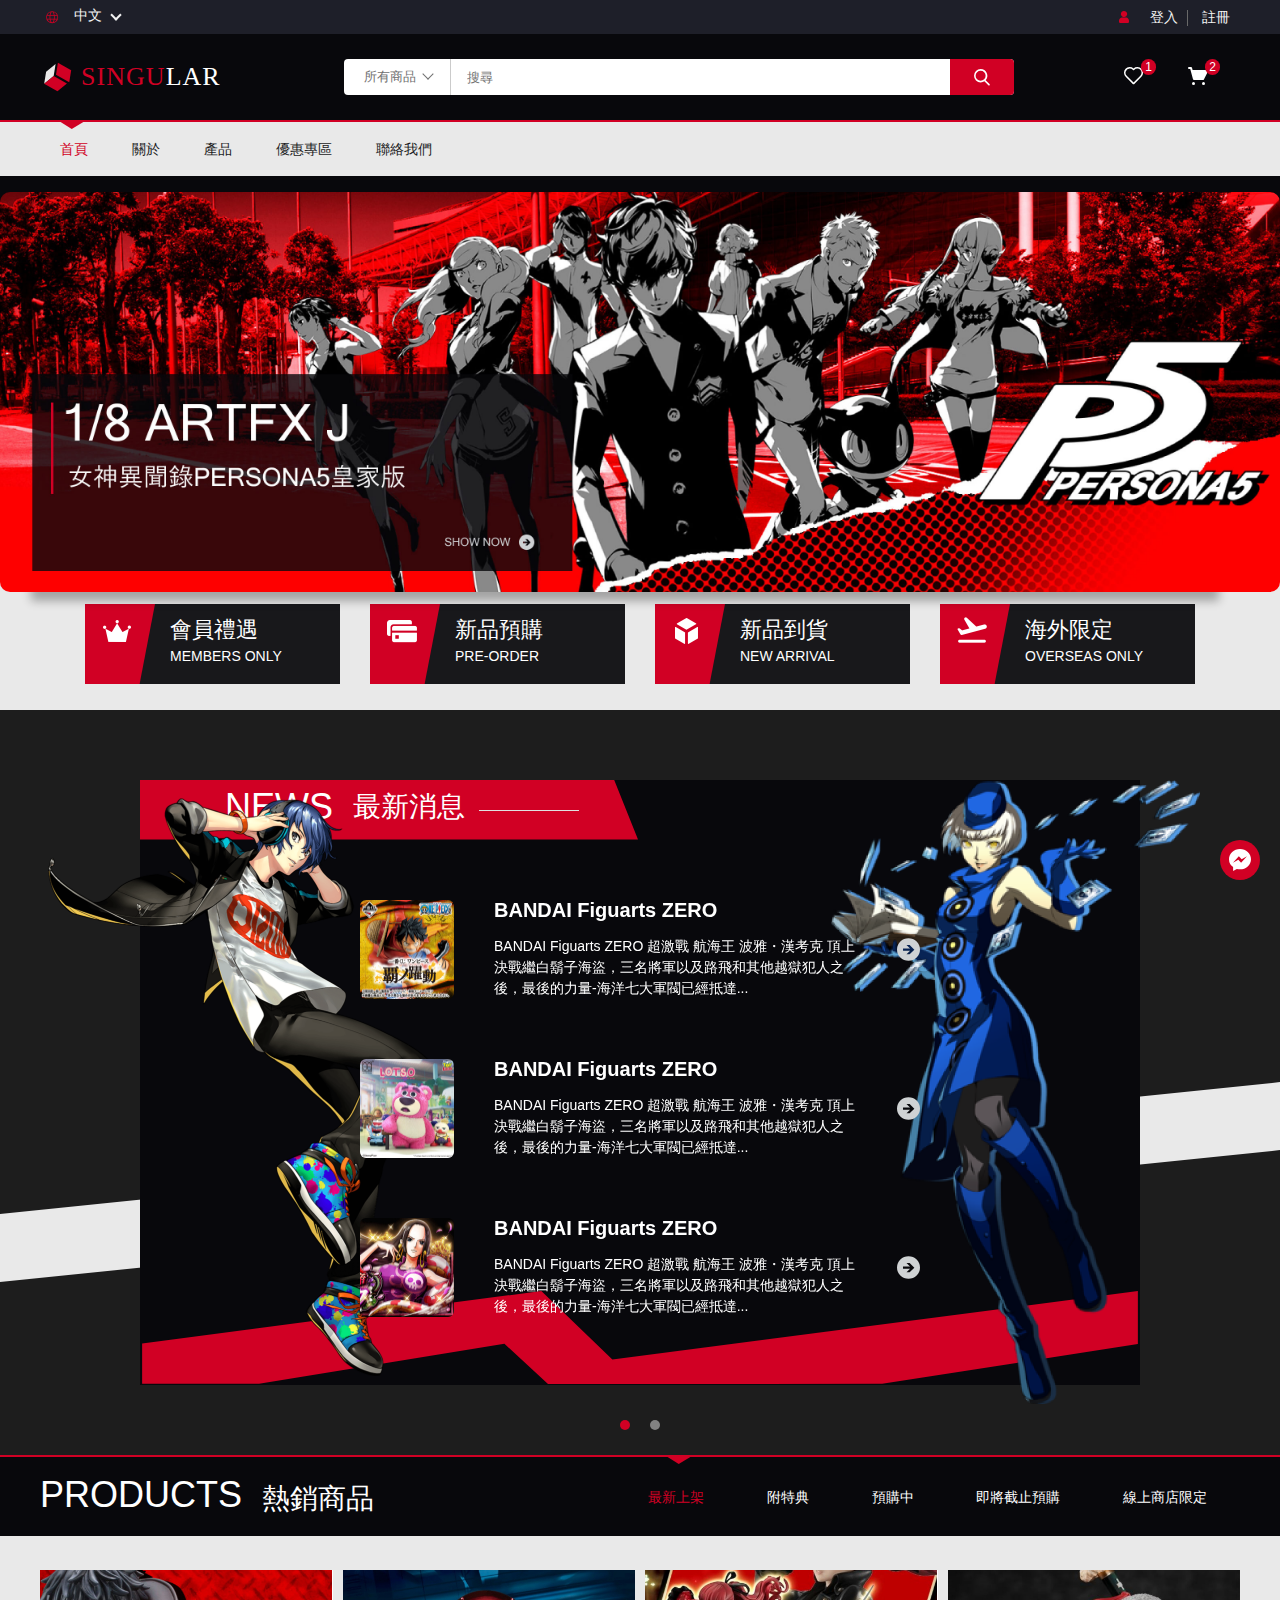
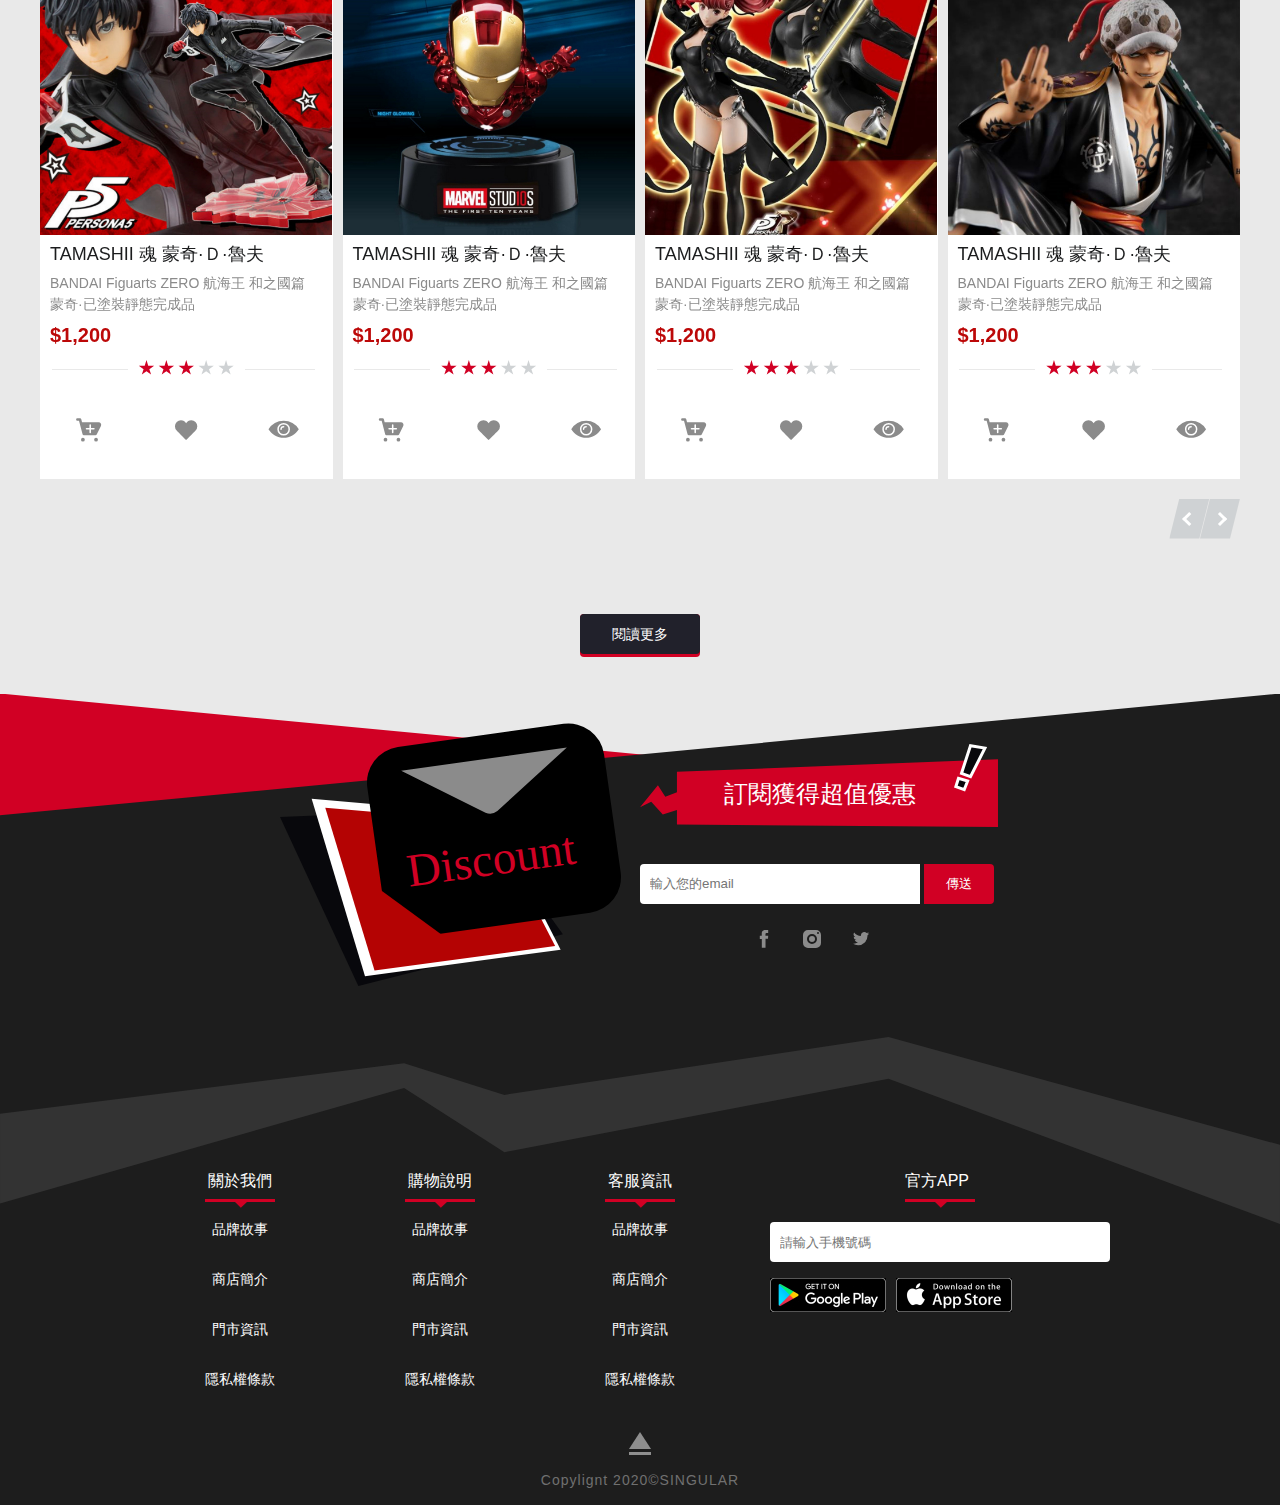
==== commit 0178cfa5: "push -2" ====
--- a/index.html
+++ b/index.html
@@ -280,7 +280,7 @@
                 <div id="tabs-1">
                     <section class="container hot__list">
                         <div class="product__carousel">
-                            <ul class="swiper-wrapper">
+                            <ul class="swiper-wrapper hot__list__product__wrap">
                                 <li class="swiper-slide list__item">
                                     <img src="img/hot__list1.jpg" alt="商品圖片">
                                     <h3>TAMASHII 魂 蒙奇·Ｄ·魯夫</h3>
@@ -299,9 +299,12 @@
                                     </div>
 
                                     <div class="icon__area">
-                                        <a href="#"><img src="img/hot__shopingCar.svg" alt="購物車"></a>
-                                        <a href="#"><img src="img/hot__like.svg" alt="願望清單"></a>
-                                        <a href="#"><img src="img/hot__more.svg" alt="閱讀更多"></a>
+                                        <a href="#"><img src="img/hot__shopingCar.svg"
+                                                alt="購物車"></a>
+                                        <a href="#"><img src="img/hot__like.svg"
+                                                alt="願望清單"></a>
+                                        <a href="#"><img src="img/hot__more.svg"
+                                                alt="閱讀更多"></a>
                                     </div>
                                 </li>
                                 <li class="swiper-slide list__item">
@@ -435,7 +438,7 @@
                 <div id="tabs-2">
                     <section class="container hot__list">
                         <div class="product__carousel">
-                            <ul class="swiper-wrapper">
+                            <ul class="swiper-wrapper hot__list__product__wrap">
                                 <li class="swiper-slide list__item">
                                     <img src="img/hot__list4.jpg" alt="商品圖片">
                                     <h3>TAMASHII 魂 蒙奇·Ｄ·魯夫</h3>
@@ -590,7 +593,7 @@
                 <div id="tabs-3">
                     <section class="container hot__list">
                         <div class="swiper-container product__carousel">
-                            <ul class="swiper-wrapper">
+                            <ul class="swiper-wrapper hot__list__product__wrap">
                                 <li class="swiper-slide list__item">
                                     <img src="img/hot__list1.jpg" alt="商品圖片">
                                     <h3>TAMASHII 魂 蒙奇·Ｄ·魯夫</h3>
@@ -745,7 +748,7 @@
                 <div id="tabs-4">
                     <section class="container hot__list">
                         <div class="swiper-container product__carousel">
-                            <ul class="swiper-wrapper">
+                            <ul class="swiper-wrapper hot__list__product__wrap">
                                 <li class="swiper-slide list__item">
                                     <img src="img/hot__list4.jpg" alt="商品圖片">
                                     <h3>TAMASHII 魂 蒙奇·Ｄ·魯夫</h3>
@@ -787,9 +790,10 @@
                                     </div>
 
                                     <div class="icon__area">
-                                        <a href="#"><img src="img/hot__shopingCar.svg" alt="購物車"></a>
-                                        <a href="#"><img src="img/hot__like.svg" alt="願望清單"></a>
-                                        <a href="#"><img src="img/hot__more.svg" alt="閱讀更多"></a>
+                                        <a href="#" class="icon__area__a"><img src="img/hot__shopingCar.svg"
+                                                alt="購物車"></a>
+                                        <a href="#" class="icon__area__a"><img src="img/hot__like.svg" alt="願望清單"></a>
+                                        <a href="#" class="icon__area__a"><img src="img/hot__more.svg" alt="閱讀更多"></a>
                                     </div>
                                 </li>
                                 <li class="swiper-slide list__item">
@@ -900,7 +904,7 @@
                 <div id="tabs-5">
                     <section class="container hot__list">
                         <div class="swiper-container product__carousel">
-                            <ul class="swiper-wrapper">
+                            <ul class="swiper-wrapper hot__list__product__wrap">
                                 <li class="swiper-slide list__item">
                                     <img src="img/hot__list2.jpg" alt="商品圖片">
                                     <h3>TAMASHII 魂 蒙奇·Ｄ·魯夫</h3>
--- a/css/index.min.css
+++ b/css/index.min.css
@@ -1,5 +1,5 @@
 .top__bar{background-color:#1E1F29;padding:5px 0}.top__item{display:-webkit-box;display:-webkit-flex;display:-ms-flexbox;display:flex;-webkit-box-pack:justify;-webkit-justify-content:space-between;-ms-flex-pack:justify;justify-content:space-between}.nav__bar{border-bottom:2px solid #D10024}.language__btn{display:-webkit-box;display:-webkit-flex;display:-ms-flexbox;display:flex;width:100px;color:#F3F3F3;cursor:pointer}.language__btn .arrow{position:relative;height:100%}.language__btn .arrow.active:after{top:52%;-webkit-transform:translate(-50%, -50%) rotate(135deg);-ms-transform:translate(-50%, -50%) rotate(135deg);transform:translate(-50%, -50%) rotate(135deg)}.language__btn .arrow::after{-webkit-transition:.7s;-o-transition:.7s;transition:.7s;content:'';position:absolute;right:-22px;bottom:0;top:40%;width:8px;height:8px;border-bottom:2px solid #F3F3F3;border-left:2px solid #F3F3F3;-webkit-transform:translate(-50%, -50%) rotate(-45deg);-ms-transform:translate(-50%, -50%) rotate(-45deg);transform:translate(-50%, -50%) rotate(-45deg)}.language__btn .tw{margin-left:10px}.language__btn .language__dropdown{display:none;position:absolute;top:30px;background-color:#fff;width:80px;line-height:60px;color:#000;text-align:center;z-index:2;-webkit-transition:visibility .2s,  opacity .2s linear;-o-transition:visibility .2s,  opacity .2s linear;transition:visibility .2s,- opacity .2s linear}.user__area{color:#F3F3F3}.user__area>a{padding:0 10px;-webkit-transition:.3s;-o-transition:.3s;transition:.3s}.user__area>a:hover{color:#a7a7a7}.user__area>a:nth-child(2){position:relative}.user__area>a:nth-child(2)::before{position:absolute;content:'';right:0;width:1px;height:16px;background-color:#696969}.nav__bar{background-color:#08080C;padding:20px 0}.nav__item{display:-webkit-box;display:-webkit-flex;display:-ms-flexbox;display:flex;-webkit-box-align:center;-webkit-align-items:center;-ms-flex-align:center;align-items:center;-webkit-box-pack:justify;-webkit-justify-content:space-between;-ms-flex-pack:justify;justify-content:space-between}.search__bar{display:-webkit-box;display:-webkit-flex;display:-ms-flexbox;display:flex;background-color:#fff;border-radius:4px;margin-left:20px}.search__bar>.dropdown{position:relative;line-height:26px;color:#707070;padding:5px 34px 5px 20px;cursor:pointer}.search__bar>.dropdown::before{position:absolute;content:'';right:18px;top:11px;width:8px;height:8px;border-bottom:1px solid #707070;border-left:1px solid #707070;-webkit-transform:rotate(-45deg);-ms-transform:rotate(-45deg);transform:rotate(-45deg)}.search__bar>.search{width:500px;border:none;border-left:1px solid #CBCBCB;padding:0 16px}@media (max-width: 768px){.search__bar>.search{width:auto}}.search__bar .search__icon{background-color:#D10024;border-radius:0 4px 4px 0;padding:0 20px;cursor:pointer}@media (max-width: 768px){.search__bar .search__icon{padding:0 10px}}.icon__wrap{display:-webkit-box;display:-webkit-flex;display:-ms-flexbox;display:flex;color:#fff}.like__item{position:relative;cursor:pointer;margin-right:20px}.like__item>.like__icon__img{display:inline-block;width:44px;height:44px;background:url(../../img/like.svg);background-repeat:no-repeat;background-position:center center}.like__item>.badge{position:absolute;top:5px;right:0;font-size:12px;border-radius:50px;background-color:#D10024;padding:2px 4px}.like__dropdown__wrap{position:absolute;top:45px;right:-2px;width:350px;background-color:#fff;color:#000;padding:20px;visibility:hidden;opacity:0;z-index:1;-webkit-transition:visibility .2s, opacity .2s linear;-o-transition:visibility .2s, opacity .2s linear;transition:visibility .2s, opacity .2s linear;border:1px solid #d4d4d4}.like__dropdown__wrap:after{content:'';position:absolute;right:17px;top:-6px;width:12px;height:12px;background-color:#fff;border-left:1px solid #d4d4d4;border-top:1px solid #d4d4d4;-webkit-transform:rotate(45deg);-ms-transform:rotate(45deg);transform:rotate(45deg)}.like__dropdown__wrap h5{color:#909093}.like__dropdown__wrap .line{border:1px solid #E8E8E8}.like__dropdown__wrap .item__wrap{display:-webkit-box;display:-webkit-flex;display:-ms-flexbox;display:flex;padding:10px}.like__dropdown__wrap .item__wrap img{margin-right:10px}.like__dropdown__wrap .item__wrap .ellipsis{color:#707070;overflow:hidden;-o-text-overflow:ellipsis;text-overflow:ellipsis;white-space:nowrap;margin-right:30px}.like__dropdown__wrap .item__wrap .price{color:#D10024}.like__dropdown__wrap .item__link{display:block;width:100%;background-color:#fff;-webkit-transition:.5s;-o-transition:.5s;transition:.5s}.like__dropdown__wrap .item__link:hover{background-color:#F6F2F2}.like__item:hover .like__dropdown__wrap{z-index:2;display:block;visibility:visible;opacity:1;-webkit-transition:visibility 0s, opacity .2s linear;-o-transition:visibility 0s, opacity .2s linear;transition:visibility 0s, opacity .2s linear}.like__item:hover .like__icon__img{background:url(../../img/like__hover.svg);background-repeat:no-repeat;background-position:center center}.shopingCar__item{position:relative;cursor:pointer;margin-right:20px}.shopingCar__item>.shopping__icon__img{display:inline-block;width:44px;height:44px;background:url(../../img/shoping__car.svg);background-repeat:no-repeat;background-position:center center}.shopingCar__item>.badge{position:absolute;top:5px;right:0;font-size:12px;border-radius:50px;background-color:#D10024;padding:2px 4px}.shopping__dropdown__wrap{position:absolute;top:45px;right:-2px;width:350px;background-color:#fff;color:#000;padding:20px;visibility:hidden;opacity:0;z-index:1;-webkit-transition:visibility .2s, opacity .2s linear;-o-transition:visibility .2s, opacity .2s linear;transition:visibility .2s, opacity .2s linear;border:1px solid #d4d4d4}.shopping__dropdown__wrap:after{content:'';position:absolute;right:17px;top:-6px;width:12px;height:12px;background-color:#fff;border-left:1px solid #d4d4d4;border-top:1px solid #d4d4d4;-webkit-transform:rotate(45deg);-ms-transform:rotate(45deg);transform:rotate(45deg)}.shopping__dropdown__wrap h5{color:#909093}.shopping__dropdown__wrap .line{border:1px solid #E8E8E8}.shopping__dropdown__wrap .item__wrap{display:-webkit-box;display:-webkit-flex;display:-ms-flexbox;display:flex;padding:10px}.shopping__dropdown__wrap .item__wrap img{margin-right:10px}.shopping__dropdown__wrap .item__wrap .ellipsis{color:#707070;overflow:hidden;-o-text-overflow:ellipsis;text-overflow:ellipsis;white-space:nowrap;margin-right:30px}.shopping__dropdown__wrap .item__wrap .price{color:#D10024}.shopping__dropdown__wrap .item__link{display:block;width:100%;background-color:#fff;-webkit-transition:.5s;-o-transition:.5s;transition:.5s}.shopping__dropdown__wrap .item__link:hover{background-color:#F6F2F2}.shopingCar__item:hover .shopping__dropdown__wrap{z-index:2;display:block;visibility:visible;opacity:1;-webkit-transition:visibility 0s, opacity .2s linear;-o-transition:visibility 0s, opacity .2s linear;transition:visibility 0s, opacity .2s linear}.shopingCar__item:hover .shopping__icon__img{background:url(../../img/shoping__car__hover.svg);background-repeat:no-repeat;background-position:center center}.dropdownMenu__wrap>ul>li{position:relative;display:inline-block}.dropdownMenu__wrap>ul>li>a{color:#1B1C1D;padding:20px;-webkit-transition:all 0.3s cubic-bezier(0.25, 0.8, 0.25, 1);-o-transition:all 0.3s cubic-bezier(0.25, 0.8, 0.25, 1);transition:all 0.3s cubic-bezier(0.25, 0.8, 0.25, 1)}.dropdownMenu__wrap>ul>li>a:hover{color:#D10024;text-decoration:none}.dropdownMenu__wrap>ul .active__item{position:relative}.dropdownMenu__wrap>ul .active__item a{color:#D10024}.dropdownMenu__wrap>ul .active__item::before{position:absolute;content:'';top:-1px;right:23px;width:26px;height:12px;-webkit-clip-path:polygon(51% 33%, 0% 100%, 100% 100%);clip-path:polygon(51% 33%, 0% 100%, 100% 100%);background-color:#D10024;-webkit-transform:rotate(180deg);-ms-transform:rotate(180deg);transform:rotate(180deg)}.showmenu{display:none}@media (max-width: 768px){.showmenu{display:block;background:url(../../img/hamburg.svg);background-repeat:no-repeat;background-size:center center;width:40px;height:40px}.hamburg__cancel{background:url(../../img/hamburg__cancel.svg);background-repeat:no-repeat;background-size:center center}.dropdownMenu__wrap{overflow:hidden;-webkit-transition:right 0.8s;-o-transition:right 0.8s;transition:right 0.8s;position:fixed;right:-270px;top:121px;bottom:0;font-size:16px;width:270px;height:100vh;background-color:#1B1C1D;z-index:2}.dropdownMenu__wrap .dropdownMenu__item{margin:0}.dropdownMenu__wrap .dropdownMenu__item li{display:block;position:relative;border-bottom:1px solid #404040}.dropdownMenu__wrap .dropdownMenu__item a{color:#fff;position:relative;width:100%;display:inline-block;padding:20px 0 20px 20px}.dropdownMenu__wrap .dropdownMenu__item a:after{position:absolute;bottom:0;left:0;content:'';width:100%;height:1px;background-color:#111111}.dropdownMenu__wrap .dropdownMenu__item .active__item{color:#D10024}.dropdownMenu__wrap .dropdownMenu__item .active__item::before{left:-6px;top:50%;-webkit-transform:translateY(-50%) rotate(90deg);-ms-transform:translateY(-50%) rotate(90deg);transform:translateY(-50%) rotate(90deg)}.menu__show{right:0}.overlay{display:none;position:fixed;width:100vw;height:100vh;background:rgba(0,0,0,0.7);z-index:1;opacity:0;-webkit-transition:all 0.5s ease-in-out;-o-transition:all 0.5s ease-in-out;transition:all 0.5s ease-in-out}.overlay.overlay__active{display:block;opacity:1}header{position:fixed;top:0;left:0;right:0;width:100vw;z-index:2}}.banner__area{background-color:#08080C;height:300px}@media (max-width: 768px){.banner__area{margin-top:120px}}.banner__area .banner__carousel{position:relative;max-width:1300px;height:500px;-webkit-transition:0.5s;-o-transition:0.5s;transition:0.5s}@media (max-width: 768px){.banner__area .banner__carousel{max-width:718px}}.banner__area .banner__item{padding:16px 0}.banner__area .banner__item__1{position:relative;max-width:1300px;height:400px;background-image:url(../../img/lg__banner.jpg);background-repeat:no-repeat;background-size:cover;background-position:center center;border-radius:10px}.banner__area .banner__item__1::after{position:absolute;content:'';width:1208px;height:200px;bottom:1px;right:4%;-webkit-box-shadow:0 20px 9px -10px rgba(0,0,0,0.3);box-shadow:0 20px 9px -10px rgba(0,0,0,0.3);z-index:-1}@media (max-width: 768px){.banner__area .banner__item__1{width:718px;height:300px;background-image:url(../../img/md__banner__1.jpg);background-repeat:no-repeat;background-size:cover;background-position:center center;border-radius:10px}.banner__area .banner__item__1::after{width:660px;right:3%}}.banner__area .banner__item__2{position:relative;max-width:1300px;height:400px;background-image:url(../../img/lg__banner__2.jpg);background-repeat:no-repeat;background-size:cover;background-position:center center;border-radius:10px}.banner__area .banner__item__2::after{position:absolute;content:'';width:1208px;height:200px;bottom:1px;right:4%;-webkit-box-shadow:0 20px 9px -10px rgba(0,0,0,0.3);box-shadow:0 20px 9px -10px rgba(0,0,0,0.3);z-index:-1}@media (max-width: 768px){.banner__area .banner__item__2{width:718px;height:300px;background-image:url(../../img/md__banner__2.jpg);background-repeat:no-repeat;background-size:cover;background-position:center center;border-radius:10px}.banner__area .banner__item__2::after{width:660px;right:3%}}.banner__area .link__item{display:inline-block;width:100%;height:100%}.banner__button__next,.banner__button__prev{opacity:0;top:50%;right:0;color:#b3b3b3;padding:20px;padding:30px;-webkit-transform:translateY(-50%);-ms-transform:translateY(-50%);transform:translateY(-50%)}@media (max-width: 768px){.banner__button__next,.banner__button__prev{top:38%;right:3px}}.hot__btn__container{display:-webkit-box;display:-webkit-flex;display:-ms-flexbox;display:flex;max-width:1110px;margin:10% auto 2%;-webkit-box-pack:justify;-webkit-justify-content:space-between;-ms-flex-pack:justify;justify-content:space-between}@media (max-width: 768px){.hot__btn__container{margin:6% 15px 2%}}@media (max-width: 415px){.hot__btn__container{-webkit-flex-wrap:wrap;-ms-flex-wrap:wrap;flex-wrap:wrap;-webkit-box-pack:space-evenly;-webkit-justify-content:space-evenly;-ms-flex-pack:space-evenly;justify-content:space-evenly}}.hot__btn__container>.col{width:25%;margin-right:30px;display:-webkit-box;display:-webkit-flex;display:-ms-flexbox;display:flex;background-color:#18181B;height:80px;position:relative}@media (max-width: 768px){.hot__btn__container>.col{height:60px}}.hot__btn__container>.col .icon{width:70px;padding-top:12px;padding-left:17px;position:relative}.hot__btn__container>.col .icon img{width:30px}.hot__btn__container>.col .icon::before{position:absolute;content:'';left:0;top:0;width:100%;height:100%;background-color:#D10024;-webkit-clip-path:polygon(0 0, 100% 0%, 78% 100%, 0% 100%);clip-path:polygon(0 0, 100% 0%, 78% 100%, 0% 100%)}@media (max-width: 768px){.hot__btn__container>.col .icon{width:54px;padding-left:6px}}.hot__btn__container>.col .group{padding-top:9px;padding-left:15px}@media (max-width: 768px){.hot__btn__container>.col .group{padding-left:4px}}.hot__btn__container>.col .group>.title{font-size:22px;line-height:1.5}@media (max-width: 768px){.hot__btn__container>.col .group>.title{font-size:18px}}.hot__btn__container>.col .group>.subtitle{font-family:16px}@media (max-width: 768px){.hot__btn__container>.col .group>.subtitle{font-size:13px}}.hot__btn__container>.col .hot__btn{position:absolute;width:100%;height:100%;z-index:2}@media (max-width: 415px){.hot__btn__container>.col{width:44%}}.hot__btn__container>.col-set{margin-right:0}.hot__btn{position:relative;display:-webkit-box;display:-webkit-flex;display:-ms-flexbox;display:flex;text-align:left;-webkit-transition:all 0.3s cubic-bezier(0.25, 0.8, 0.25, 1);-o-transition:all 0.3s cubic-bezier(0.25, 0.8, 0.25, 1);transition:all 0.3s cubic-bezier(0.25, 0.8, 0.25, 1)}.hot__btn:hover{-webkit-box-shadow:0 20px 8px -10px rgba(0,0,0,0.3);box-shadow:0 20px 8px -10px rgba(0,0,0,0.3)}.news__bg{position:relative;background-color:#1D1D1D;padding:70px}.news__bg::before{position:absolute;content:'';width:100%;height:200px;background-color:#E9E9E9;top:50%;left:0;-webkit-clip-path:polygon(100% 0, 100% 34%, 0 100%, 0 66%);clip-path:polygon(100% 0, 100% 34%, 0 100%, 0 66%)}@media (max-width: 768px){.news__bg{padding:24px 15px 62px}.news__bg::before{display:none}}.news__content{position:relative;max-width:1000px;background-color:#08080C;padding-bottom:10px}.news__content::before{position:absolute;content:'';bottom:-3px;width:100%;height:100px;background:url(../../img/newsBg__item.svg);background-repeat:no-repeat;background-position:center center;background-size:contain}.news__content .title__item{width:600px;height:60px;line-height:53px;padding-left:85px;background-color:#D10024;-webkit-clip-path:polygon(0 0, 79% 0, 83% 100%, 0% 100%);clip-path:polygon(0 0, 79% 0, 83% 100%, 0% 100%)}.news__content .title__item .title__en{font-size:36px}.news__content .title__item .title__tw{font-size:28px;padding:0 10px 0 16px;vertical-align:bottom}.news__content .title__item .line{width:100px;height:1px;background-color:#e0e0e0;vertical-align:baseline}@media (max-width: 768px){.news__content .title__item{padding-left:10px}}.news__list__area{width:60%;margin:40px auto}.news__list__area .news__list{display:-webkit-box;display:-webkit-flex;display:-ms-flexbox;display:flex;-webkit-box-pack:justify;-webkit-justify-content:space-between;-ms-flex-pack:justify;justify-content:space-between;margin-bottom:20px;padding:20px;-webkit-transition:all 0.3s cubic-bezier(0.25, 0.8, 0.25, 1);-o-transition:all 0.3s cubic-bezier(0.25, 0.8, 0.25, 1);transition:all 0.3s cubic-bezier(0.25, 0.8, 0.25, 1)}@media (max-width: 768px){.news__list__area .news__list{padding:20px 40px}}.news__list__area .news__list .border__radius{border-radius:6px}.news__list__area .news__list .intro{padding:0 40px}.news__list__area .news__list .intro h3{font-size:20px;margin-bottom:16px;font-weight:bold}@media (max-width: 768px){.news__list__area .news__list .intro{padding:0 60px 0 48px}}.news__list__area .news__list:hover{background-color:#2D2D2D;border-radius:6px}.news__role__left{position:absolute;left:0;z-index:1}@media (max-width: 768px){.news__role__left{display:none}}.news__role__right{position:absolute;right:80px;z-index:1}@media (max-width: 768px){.news__role__right{display:none}}.news__carousel{width:60%;height:535px}@media (max-width: 768px){.news__carousel{width:90%}}.news__swiper-pagination{left:50%;-webkit-transform:translateX(-50%) translateY(30px);-ms-transform:translateX(-50%) translateY(30px);transform:translateX(-50%) translateY(30px)}@media (max-width: 768px){.news__swiper-pagination{-webkit-transform:translateX(-50%) translateY(15px);-ms-transform:translateX(-50%) translateY(15px);transform:translateX(-50%) translateY(15px)}}.news__swiper-pagination .swiper-pagination-bullet{width:30px;height:40px;position:relative;background-color:transparent;opacity:0.5}.news__swiper-pagination .swiper-pagination-bullet::after{position:absolute;content:'';width:10px;height:10px;background-color:#e6e6e6;top:50%;left:50%;-webkit-transform:translate(-50%, -50%);-ms-transform:translate(-50%, -50%);transform:translate(-50%, -50%);border-radius:50%}.news__swiper-pagination .swiper-pagination-bullet-active{opacity:1}.news__swiper-pagination .swiper-pagination-bullet-active::after{background-color:#D10024}.hot__productBar{background-color:#08080C;border-top:2px solid #D10024}@media (max-width: 768px){.hot__productBar{border:0}}.hot__productBar__item{display:-webkit-box;display:-webkit-flex;display:-ms-flexbox;display:flex;-webkit-box-pack:justify;-webkit-justify-content:space-between;-ms-flex-pack:justify;justify-content:space-between}@media (max-width: 768px){.hot__productBar__item{display:initial}}.hot__productBar__item>h2{margin-top:20px}@media (max-width: 768px){.hot__productBar__item>h2{margin:20px 15px}}.hot__productBar__item .title__en{font-size:36px}.hot__productBar__item .title__tw{font-size:28px;padding:0 10px 0 16px;vertical-align:bottom}.hot__productBar__item .hot__productMenu{display:-webkit-box;display:-webkit-flex;display:-ms-flexbox;display:flex}@media (max-width: 768px){.hot__productBar__item .hot__productMenu{border-top:2px solid #D10024 !important}}.hot__productBar__item .hot__productMenu li a{padding:30px;-webkit-transition:all 0.3s cubic-bezier(0.25, 0.8, 0.25, 1);-o-transition:all 0.3s cubic-bezier(0.25, 0.8, 0.25, 1);transition:all 0.3s cubic-bezier(0.25, 0.8, 0.25, 1)}.hot__productBar__item .hot__productMenu li a:hover{color:#D10024}.hot__list{max-width:1200px;width:100%;overflow-x:hidden}@media (max-width: 768px){.hot__list{margin-left:0;margin-right:0;padding:10px}}@media (max-width: 768px){.hot__list .product__carousel{max-width:768px;overflow-x:hidden}}.hot__list ul{max-width:1200px;display:-webkit-box;display:-webkit-flex;display:-ms-flexbox;display:flex;-webkit-box-pack:space-evenly;-webkit-justify-content:space-evenly;-ms-flex-pack:space-evenly;justify-content:space-evenly;margin-top:34px}.hot__list ul .list__item{background-color:#fff;display:inline-block;-webkit-transition:all 0.3s cubic-bezier(0.25, 0.8, 0.25, 1);-o-transition:all 0.3s cubic-bezier(0.25, 0.8, 0.25, 1);transition:all 0.3s cubic-bezier(0.25, 0.8, 0.25, 1);margin-bottom:20px;margin-right:30px}.hot__list ul .list__item:hover{-webkit-box-shadow:0 20px 8px -10px rgba(0,0,0,0.3);box-shadow:0 20px 8px -10px rgba(0,0,0,0.3)}.hot__list ul .list__item:last-child{margin-right:0}.hot__list ul .list__item img{display:inline-block;height:auto;width:100%}.hot__list ul .list__item h3{color:#1B1C1D;font-size:18px;padding:10px}.hot__list ul .list__item p{color:#8B8B8B;padding:0 10px}.hot__list ul .list__item .price{color:#BC0808;font-size:20px;padding:10px;font-weight:bold}.star__area{position:relative;width:100%}.star__area .star__line{position:absolute;width:90%;right:6%;top:14px;height:1px;background-color:#E9E9E9}.star__area .star__group{text-align:center;background-color:#fff;padding:5px;margin-left:30%;margin-right:30%}.star__area .star{width:16px;height:16px;background-color:#D10024;-webkit-clip-path:polygon(50% 0%, 61% 35%, 98% 35%, 68% 57%, 79% 91%, 50% 70%, 21% 91%, 32% 57%, 2% 35%, 39% 35%);clip-path:polygon(50% 0%, 61% 35%, 98% 35%, 68% 57%, 79% 91%, 50% 70%, 21% 91%, 32% 57%, 2% 35%, 39% 35%);padding-right:2px}.star__area .star__light{width:16px;height:16px;background-color:#CFD2D4;-webkit-clip-path:polygon(50% 0%, 61% 35%, 98% 35%, 68% 57%, 79% 91%, 50% 70%, 21% 91%, 32% 57%, 2% 35%, 39% 35%);clip-path:polygon(50% 0%, 61% 35%, 98% 35%, 68% 57%, 79% 91%, 50% 70%, 21% 91%, 32% 57%, 2% 35%, 39% 35%);padding-right:5px}.icon__area{display:-webkit-box;display:-webkit-flex;display:-ms-flexbox;display:flex;-webkit-box-pack:center;-webkit-justify-content:center;-ms-flex-pack:center;justify-content:center}.icon__area>a{width:60px;margin:10px;-webkit-transition:all 0.3s cubic-bezier(0.25, 0.8, 0.25, 1);-o-transition:all 0.3s cubic-bezier(0.25, 0.8, 0.25, 1);transition:all 0.3s cubic-bezier(0.25, 0.8, 0.25, 1)}.icon__area>a:hover{background-color:#F3F3F3;border-radius:6px}.read__more{text-align:center}.read__more__btn{background:url(../../img/read__more.svg);background-repeat:no-repeat;width:120px;height:50px;text-align:center;line-height:40px;margin:60px 0 30px;-webkit-transition:all 0.3s cubic-bezier(0.25, 0.8, 0.25, 1);-o-transition:all 0.3s cubic-bezier(0.25, 0.8, 0.25, 1);transition:all 0.3s cubic-bezier(0.25, 0.8, 0.25, 1)}.read__more__btn:hover{color:#909093}@media (max-width: 768px){.read__more__btn{margin:30px 0 30px}}.arrow__group{max-width:1200px;text-align:right}.arrow__group>.product__button__next{position:relative;width:40px;height:40px;background-color:#CFD2D4;-webkit-clip-path:polygon(25% 0%, 100% 0%, 75% 100%, 0% 100%);clip-path:polygon(25% 0%, 100% 0%, 75% 100%, 0% 100%);-webkit-transition:all 0.3s cubic-bezier(0.25, 0.8, 0.25, 1);-o-transition:all 0.3s cubic-bezier(0.25, 0.8, 0.25, 1);transition:all 0.3s cubic-bezier(0.25, 0.8, 0.25, 1)}.arrow__group>.product__button__next:hover{background-color:#D10024}.arrow__group>.product__button__next::before{position:absolute;content:'';top:50%;left:50%;width:10px;height:10px;border-left:3px solid #fff;border-bottom:3px solid #fff;-webkit-transform:translate(-50%, -50%) rotate(-135deg);-ms-transform:translate(-50%, -50%) rotate(-135deg);transform:translate(-50%, -50%) rotate(-135deg)}.arrow__group>.product__button__prev{position:relative;width:40px;height:40px;background-color:#CFD2D4;-webkit-clip-path:polygon(25% 0%, 100% 0%, 75% 100%, 0% 100%);clip-path:polygon(25% 0%, 100% 0%, 75% 100%, 0% 100%);-webkit-transform:translateX(33%);-ms-transform:translateX(33%);transform:translateX(33%);-webkit-transition:all 0.3s cubic-bezier(0.25, 0.8, 0.25, 1);-o-transition:all 0.3s cubic-bezier(0.25, 0.8, 0.25, 1);transition:all 0.3s cubic-bezier(0.25, 0.8, 0.25, 1)}.arrow__group>.product__button__prev:hover{background-color:#D10024}.arrow__group>.product__button__prev::before{position:absolute;content:'';top:50%;left:50%;width:10px;height:10px;border-left:3px solid #fff;border-bottom:3px solid #fff;-webkit-transform:translate(-50%, -50%) rotate(45deg);-ms-transform:translate(-50%, -50%) rotate(45deg);transform:translate(-50%, -50%) rotate(45deg)}.ui-tabs,.ui-corner-all,.ui-widget,.ui-widget-content,.ui-state-active,.ui-widget-content .ui-state-active,.ui-widget-header .ui-state-active,a.ui-button:active,.ui-button:active,.ui-button.ui-state-active:hover,.ui-state-default,.ui-widget-content .ui-state-default,.ui-widget-header .ui-state-default,.ui-button,html .ui-button.ui-state-disabled:hover,html .ui-button.ui-state-disabled:active,.ui-widget.ui-widget-content,.ui-tabs .ui-tabs-nav{background:transparent;border:0;border-style:hidden;color:#fff;border-radius:none;padding:0;margin:0}.ui-tabs .ui-tabs-nav .ui-tabs-anchor{padding:30px}.ui-state-default a,.ui-state-default a:link{color:#fff}.ui-widget-content a{color:#fff}.ui-tabs .ui-tabs-nav li.ui-tabs-active .ui-tabs-anchor{position:relative;color:#D10024}.ui-tabs .ui-tabs-nav li.ui-tabs-active .ui-tabs-anchor::before{position:absolute;content:'';top:-1px;right:42px;width:26px;height:12px;-webkit-clip-path:polygon(51% 33%, 0% 100%, 100% 100%);clip-path:polygon(51% 33%, 0% 100%, 100% 100%);background-color:#D10024;-webkit-transform:translateY(-1px) rotate(180deg);-ms-transform:translateY(-1px) rotate(180deg);transform:translateY(-1px) rotate(180deg)}.ui-tabs .ui-tabs-panel{padding:0}@media (max-width: 768px){.hot__productMenu{border-top:2px solid #D10024 !important}}@media (max-width: 768px){.hot__list{margin-left:0;margin-right:0;padding:10px}}.footer__bg{position:relative;background-image:url("../../img/footerBg__item2.svg");background-repeat:no-repeat;background-size:100%;background-position-y:55%}.footer__bg::before{position:absolute;content:'';top:0;width:100%;height:100%;z-index:-2;background-color:#D10024;-webkit-clip-path:polygon(0 0, 100% 15%, 100% 100%, 0% 100%);clip-path:polygon(0 0, 100% 15%, 100% 100%, 0% 100%)}.footer__bg::after{position:absolute;content:'';width:100%;height:100%;top:0;z-index:-1;background-color:#1D1D1D;-webkit-clip-path:polygon(0 15%, 100% 0, 100% 100%, 0% 100%);clip-path:polygon(0 15%, 100% 0, 100% 100%, 0% 100%)}.footer__bg .bg__item{position:absolute;width:100%;height:280px;top:300px;background:url(../../img/footerBg__item.svg);background-repeat:no-repeat;background-position:center center;background-size:contain}.subscribe__area{display:-webkit-box;display:-webkit-flex;display:-ms-flexbox;display:flex;-webkit-box-pack:center;-webkit-justify-content:center;-ms-flex-pack:center;justify-content:center;padding-top:20px}.item__group{padding-top:30px}.item__group .bg__shape{width:360px;height:90px;font-size:24px;line-height:100px;text-align:center;background:url(../../img/subscribe__item2.svg);background-repeat:no-repeat;margin-bottom:30px}.item__group .form__item>input[type="text"]{width:280px;height:40px;border-radius:4px 0 0 4px;border:none;padding:10px}.item__group .form__item .submit{width:70px;height:40px;color:#fff;border-radius:0 4px 4px 0;background-color:#D10024;border:none;padding:10px 0;vertical-align:middle;-webkit-transition:all 0.3s cubic-bezier(0.25, 0.8, 0.25, 1);-o-transition:all 0.3s cubic-bezier(0.25, 0.8, 0.25, 1);transition:all 0.3s cubic-bezier(0.25, 0.8, 0.25, 1);cursor:pointer}.item__group .form__item .submit:hover{background-color:#707070}.item__group .subscribe__icon{text-align:center;padding-top:20px}.item__group .subscribe__icon a{padding-right:15px}.item__group .subscribe__icon img{-webkit-transition:all 0.3s cubic-bezier(0.25, 0.8, 0.25, 1);-o-transition:all 0.3s cubic-bezier(0.25, 0.8, 0.25, 1);transition:all 0.3s cubic-bezier(0.25, 0.8, 0.25, 1)}.item__group .subscribe__icon img:hover{background-color:#fff;border-radius:6px}.footer__link__wrap{display:-webkit-box;display:-webkit-flex;display:-ms-flexbox;display:flex;max-width:1000px;width:100%;padding-top:150px}.footer__link__wrap .footer__links{width:20%;padding:30px;text-align:center}.footer__link__wrap .footer__links>input[type="text"]{width:100%;height:40px;border-radius:4px;border:none;padding:10px;margin-top:20px}.footer__link__wrap .title{position:relative;width:70px;font-size:16px;padding-bottom:10px;border-bottom:3px solid #D10024;margin:0 auto}.footer__link__wrap .title::before{position:absolute;content:'';top:28px;right:27px;width:14px;height:10px;-webkit-clip-path:polygon(51% 33%, 0% 100%, 100% 100%);clip-path:polygon(51% 33%, 0% 100%, 100% 100%);background-color:#D10024;-webkit-transform:rotate(180deg);-ms-transform:rotate(180deg);transform:rotate(180deg)}.footer__link__wrap ul li a{display:inline-block;-webkit-transition:.3s;-o-transition:.3s;transition:.3s;padding:20px 20px 16px}.footer__link__wrap ul li a:hover{color:#a7a7a7}@media (max-width: 768px){.footer__link__wrap ul li a{padding:20px 10px 16px}}.footer__link__wrap .footer__links__app{width:40%}.footer__link__wrap .footer__links__app .title{margin:0}.footer__link__wrap .footer__links__app .app{display:-webkit-box;display:-webkit-flex;display:-ms-flexbox;display:flex;margin-top:16px}.footer__link__wrap .footer__links__app .app img{margin-right:10px}.footer__links:last-child{text-align:left}.go__top__item{text-align:center}.copyright{color:#707070;line-height:50px;text-align:center;letter-spacing:1px}.chart{position:fixed;bottom:20px;right:20px;display:-webkit-box;display:-webkit-flex;display:-ms-flexbox;display:flex;-webkit-box-pack:center;-webkit-justify-content:center;-ms-flex-pack:center;justify-content:center;-webkit-box-align:center;-webkit-align-items:center;-ms-flex-align:center;align-items:center;width:40px;height:40px;background-color:#D10024;border-radius:50%}
+ opacity .2s linear}.user__area{color:#F3F3F3}.user__area>a{padding:0 10px;-webkit-transition:.3s;-o-transition:.3s;transition:.3s}.user__area>a:hover{color:#a7a7a7}.user__area>a:nth-child(2){position:relative}.user__area>a:nth-child(2)::before{position:absolute;content:'';right:0;width:1px;height:16px;background-color:#696969}.nav__bar{background-color:#08080C;padding:20px 0}.nav__item{display:-webkit-box;display:-webkit-flex;display:-ms-flexbox;display:flex;-webkit-box-align:center;-webkit-align-items:center;-ms-flex-align:center;align-items:center;-webkit-box-pack:justify;-webkit-justify-content:space-between;-ms-flex-pack:justify;justify-content:space-between}.search__bar{display:-webkit-box;display:-webkit-flex;display:-ms-flexbox;display:flex;background-color:#fff;border-radius:4px;margin-left:20px}.search__bar>.dropdown{position:relative;line-height:26px;color:#707070;padding:5px 34px 5px 20px;cursor:pointer}.search__bar>.dropdown::before{position:absolute;content:'';right:18px;top:11px;width:8px;height:8px;border-bottom:1px solid #707070;border-left:1px solid #707070;-webkit-transform:rotate(-45deg);-ms-transform:rotate(-45deg);transform:rotate(-45deg)}.search__bar>.search{width:500px;border:none;border-left:1px solid #CBCBCB;padding:0 16px}@media (max-width: 768px){.search__bar>.search{width:auto}}.search__bar .search__icon{background-color:#D10024;border-radius:0 4px 4px 0;padding:0 20px;cursor:pointer}@media (max-width: 768px){.search__bar .search__icon{padding:0 10px}}.icon__wrap{display:-webkit-box;display:-webkit-flex;display:-ms-flexbox;display:flex;color:#fff}.like__item{position:relative;cursor:pointer;margin-right:20px}.like__item>.like__icon__img{display:inline-block;width:44px;height:44px;background:url(../../img/like.svg);background-repeat:no-repeat;background-position:center center}.like__item>.badge{position:absolute;top:5px;right:0;font-size:12px;border-radius:50px;background-color:#D10024;padding:2px 4px}.like__dropdown__wrap{position:absolute;top:45px;right:-2px;width:350px;background-color:#fff;color:#000;padding:20px;visibility:hidden;opacity:0;z-index:1;-webkit-transition:visibility .2s, opacity .2s linear;-o-transition:visibility .2s, opacity .2s linear;transition:visibility .2s, opacity .2s linear;border:1px solid #d4d4d4}.like__dropdown__wrap:after{content:'';position:absolute;right:17px;top:-6px;width:12px;height:12px;background-color:#fff;border-left:1px solid #d4d4d4;border-top:1px solid #d4d4d4;-webkit-transform:rotate(45deg);-ms-transform:rotate(45deg);transform:rotate(45deg)}.like__dropdown__wrap h5{color:#909093}.like__dropdown__wrap .line{border:1px solid #E8E8E8}.like__dropdown__wrap .item__wrap{display:-webkit-box;display:-webkit-flex;display:-ms-flexbox;display:flex;padding:10px}.like__dropdown__wrap .item__wrap img{margin-right:10px}.like__dropdown__wrap .item__wrap .ellipsis{color:#707070;overflow:hidden;-o-text-overflow:ellipsis;text-overflow:ellipsis;white-space:nowrap;margin-right:30px}.like__dropdown__wrap .item__wrap .price{color:#D10024}.like__dropdown__wrap .item__link{display:block;width:100%;background-color:#fff;-webkit-transition:.5s;-o-transition:.5s;transition:.5s}.like__dropdown__wrap .item__link:hover{background-color:#F6F2F2}.like__item:hover .like__dropdown__wrap{z-index:2;display:block;visibility:visible;opacity:1;-webkit-transition:visibility 0s, opacity .2s linear;-o-transition:visibility 0s, opacity .2s linear;transition:visibility 0s, opacity .2s linear}.like__item:hover .like__icon__img{background:url(../../img/like__hover.svg);background-repeat:no-repeat;background-position:center center}.shopingCar__item{position:relative;cursor:pointer;margin-right:20px}.shopingCar__item>.shopping__icon__img{display:inline-block;width:44px;height:44px;background:url(../../img/shoping__car.svg);background-repeat:no-repeat;background-position:center center}.shopingCar__item>.badge{position:absolute;top:5px;right:0;font-size:12px;border-radius:50px;background-color:#D10024;padding:2px 4px}.shopping__dropdown__wrap{position:absolute;top:45px;right:-2px;width:350px;background-color:#fff;color:#000;padding:20px;visibility:hidden;opacity:0;z-index:1;-webkit-transition:visibility .2s, opacity .2s linear;-o-transition:visibility .2s, opacity .2s linear;transition:visibility .2s, opacity .2s linear;border:1px solid #d4d4d4}.shopping__dropdown__wrap:after{content:'';position:absolute;right:17px;top:-6px;width:12px;height:12px;background-color:#fff;border-left:1px solid #d4d4d4;border-top:1px solid #d4d4d4;-webkit-transform:rotate(45deg);-ms-transform:rotate(45deg);transform:rotate(45deg)}.shopping__dropdown__wrap h5{color:#909093}.shopping__dropdown__wrap .line{border:1px solid #E8E8E8}.shopping__dropdown__wrap .item__wrap{display:-webkit-box;display:-webkit-flex;display:-ms-flexbox;display:flex;padding:10px}.shopping__dropdown__wrap .item__wrap img{margin-right:10px}.shopping__dropdown__wrap .item__wrap .ellipsis{color:#707070;overflow:hidden;-o-text-overflow:ellipsis;text-overflow:ellipsis;white-space:nowrap;margin-right:30px}.shopping__dropdown__wrap .item__wrap .price{color:#D10024}.shopping__dropdown__wrap .item__link{display:block;width:100%;background-color:#fff;-webkit-transition:.5s;-o-transition:.5s;transition:.5s}.shopping__dropdown__wrap .item__link:hover{background-color:#F6F2F2}.shopingCar__item:hover .shopping__dropdown__wrap{z-index:2;display:block;visibility:visible;opacity:1;-webkit-transition:visibility 0s, opacity .2s linear;-o-transition:visibility 0s, opacity .2s linear;transition:visibility 0s, opacity .2s linear}.shopingCar__item:hover .shopping__icon__img{background:url(../../img/shoping__car__hover.svg);background-repeat:no-repeat;background-position:center center}.dropdownMenu__wrap>ul>li{position:relative;display:inline-block}.dropdownMenu__wrap>ul>li>a{color:#1B1C1D;padding:20px;-webkit-transition:all 0.3s cubic-bezier(0.25, 0.8, 0.25, 1);-o-transition:all 0.3s cubic-bezier(0.25, 0.8, 0.25, 1);transition:all 0.3s cubic-bezier(0.25, 0.8, 0.25, 1)}.dropdownMenu__wrap>ul>li>a:hover{color:#D10024;text-decoration:none}.dropdownMenu__wrap>ul .active__item{position:relative}.dropdownMenu__wrap>ul .active__item a{color:#D10024}.dropdownMenu__wrap>ul .active__item::before{position:absolute;content:'';top:-1px;right:23px;width:26px;height:12px;-webkit-clip-path:polygon(51% 33%, 0% 100%, 100% 100%);clip-path:polygon(51% 33%, 0% 100%, 100% 100%);background-color:#D10024;-webkit-transform:rotate(180deg);-ms-transform:rotate(180deg);transform:rotate(180deg)}.showmenu{display:none}@media (max-width: 768px){.showmenu{display:block;background:url(../../img/hamburg.svg);background-repeat:no-repeat;background-size:center center;width:40px;height:40px}.hamburg__cancel{background:url(../../img/hamburg__cancel.svg);background-repeat:no-repeat;background-size:center center}.dropdownMenu__wrap{overflow:hidden;-webkit-transition:right 0.8s;-o-transition:right 0.8s;transition:right 0.8s;position:fixed;right:-270px;top:121px;bottom:0;font-size:16px;width:270px;height:100vh;background-color:#1B1C1D;z-index:2}.dropdownMenu__wrap .dropdownMenu__item{margin:0}.dropdownMenu__wrap .dropdownMenu__item li{display:block;position:relative;border-bottom:1px solid #404040}.dropdownMenu__wrap .dropdownMenu__item a{color:#fff;position:relative;width:100%;display:inline-block;padding:20px 0 20px 20px}.dropdownMenu__wrap .dropdownMenu__item a:after{position:absolute;bottom:0;left:0;content:'';width:100%;height:1px;background-color:#111111}.dropdownMenu__wrap .dropdownMenu__item .active__item{color:#D10024}.dropdownMenu__wrap .dropdownMenu__item .active__item::before{left:-6px;top:50%;-webkit-transform:translateY(-50%) rotate(90deg);-ms-transform:translateY(-50%) rotate(90deg);transform:translateY(-50%) rotate(90deg)}.menu__show{right:0}.overlay{display:none;position:fixed;width:100vw;height:100vh;background:rgba(0,0,0,0.7);z-index:1;opacity:0;-webkit-transition:all 0.5s ease-in-out;-o-transition:all 0.5s ease-in-out;transition:all 0.5s ease-in-out}.overlay.overlay__active{display:block;opacity:1}header{position:fixed;top:0;left:0;right:0;width:100vw;z-index:2}}.banner__area{background-color:#08080C;height:300px}@media (max-width: 768px){.banner__area{margin-top:120px}}.banner__area .banner__carousel{position:relative;max-width:1300px;height:500px;-webkit-transition:0.5s;-o-transition:0.5s;transition:0.5s}@media (max-width: 768px){.banner__area .banner__carousel{max-width:718px}}.banner__area .banner__item{padding:16px 0}.banner__area .banner__item__1{position:relative;max-width:1300px;height:400px;background-image:url(../img/lg__banner.jpg);background-repeat:no-repeat;background-size:cover;background-position:center center;border-radius:10px}.banner__area .banner__item__1::after{position:absolute;content:'';width:1208px;height:200px;bottom:1px;right:4%;-webkit-box-shadow:0 20px 9px -10px rgba(0,0,0,0.3);box-shadow:0 20px 9px -10px rgba(0,0,0,0.3);z-index:-1}@media (max-width: 768px){.banner__area .banner__item__1{width:718px;height:300px;background-image:url(../img/md__banner__1.jpg);background-repeat:no-repeat;background-size:cover;background-position:center center;border-radius:10px}.banner__area .banner__item__1::after{width:660px;right:3%}}.banner__area .banner__item__2{position:relative;max-width:1300px;height:400px;background-image:url(../img/lg__banner__2.jpg);background-repeat:no-repeat;background-size:cover;background-position:center center;border-radius:10px}.banner__area .banner__item__2::after{position:absolute;content:'';width:1208px;height:200px;bottom:1px;right:4%;-webkit-box-shadow:0 20px 9px -10px rgba(0,0,0,0.3);box-shadow:0 20px 9px -10px rgba(0,0,0,0.3);z-index:-1}@media (max-width: 768px){.banner__area .banner__item__2{width:718px;height:300px;background-image:url(../img/md__banner__2.jpg);background-repeat:no-repeat;background-size:cover;background-position:center center;border-radius:10px}.banner__area .banner__item__2::after{width:660px;right:3%}}.banner__area .link__item{display:inline-block;width:100%;height:100%}.banner__button__next,.banner__button__prev{opacity:0;top:50%;right:0;color:#b3b3b3;padding:20px;padding:30px;-webkit-transform:translateY(-50%);-ms-transform:translateY(-50%);transform:translateY(-50%)}@media (max-width: 768px){.banner__button__next,.banner__button__prev{top:38%;right:3px}}.hot__btn__container{display:-webkit-box;display:-webkit-flex;display:-ms-flexbox;display:flex;max-width:1110px;margin:10% auto 2%;-webkit-box-pack:justify;-webkit-justify-content:space-between;-ms-flex-pack:justify;justify-content:space-between}@media (max-width: 768px){.hot__btn__container{margin:6% 15px 2%}}@media (max-width: 415px){.hot__btn__container{-webkit-flex-wrap:wrap;-ms-flex-wrap:wrap;flex-wrap:wrap;-webkit-box-pack:space-evenly;-webkit-justify-content:space-evenly;-ms-flex-pack:space-evenly;justify-content:space-evenly}}.hot__btn__container>.col{width:25%;margin-right:30px;display:-webkit-box;display:-webkit-flex;display:-ms-flexbox;display:flex;background-color:#18181B;height:80px;position:relative}@media (max-width: 768px){.hot__btn__container>.col{height:60px}}.hot__btn__container>.col .icon{width:70px;padding-top:12px;padding-left:17px;position:relative}.hot__btn__container>.col .icon img{width:30px}.hot__btn__container>.col .icon::before{position:absolute;content:'';left:0;top:0;width:100%;height:100%;background-color:#D10024;-webkit-clip-path:polygon(0 0, 100% 0%, 78% 100%, 0% 100%);clip-path:polygon(0 0, 100% 0%, 78% 100%, 0% 100%)}@media (max-width: 768px){.hot__btn__container>.col .icon{width:54px;padding-left:6px}}.hot__btn__container>.col .group{padding-top:9px;padding-left:15px}@media (max-width: 768px){.hot__btn__container>.col .group{padding-left:4px}}.hot__btn__container>.col .group>.title{font-size:22px;line-height:1.5}@media (max-width: 768px){.hot__btn__container>.col .group>.title{font-size:18px}}.hot__btn__container>.col .group>.subtitle{font-family:16px}@media (max-width: 768px){.hot__btn__container>.col .group>.subtitle{font-size:13px}}.hot__btn__container>.col .hot__btn{position:absolute;width:100%;height:100%;z-index:2}@media (max-width: 415px){.hot__btn__container>.col{width:44%}}.hot__btn__container>.col-set{margin-right:0}.hot__btn{position:relative;display:-webkit-box;display:-webkit-flex;display:-ms-flexbox;display:flex;text-align:left;-webkit-transition:all 0.3s cubic-bezier(0.25, 0.8, 0.25, 1);-o-transition:all 0.3s cubic-bezier(0.25, 0.8, 0.25, 1);transition:all 0.3s cubic-bezier(0.25, 0.8, 0.25, 1)}.hot__btn:hover{-webkit-box-shadow:0 20px 8px -10px rgba(0,0,0,0.3);box-shadow:0 20px 8px -10px rgba(0,0,0,0.3)}.news__bg{position:relative;background-color:#1D1D1D;padding:70px}.news__bg::before{position:absolute;content:'';width:100%;height:200px;background-color:#E9E9E9;top:50%;left:0;-webkit-clip-path:polygon(100% 0, 100% 34%, 0 100%, 0 66%);clip-path:polygon(100% 0, 100% 34%, 0 100%, 0 66%)}@media (max-width: 768px){.news__bg{padding:24px 15px 62px}.news__bg::before{display:none}}.news__content{position:relative;max-width:1000px;background-color:#08080C;padding-bottom:10px}.news__content::before{position:absolute;content:'';bottom:-3px;width:100%;height:100px;background:url(../img/newsBg__item.svg);background-repeat:no-repeat;background-position:center center;background-size:contain}.news__content .title__item{width:600px;height:60px;line-height:53px;padding-left:85px;background-color:#D10024;-webkit-clip-path:polygon(0 0, 79% 0, 83% 100%, 0% 100%);clip-path:polygon(0 0, 79% 0, 83% 100%, 0% 100%)}.news__content .title__item .title__en{font-size:36px}.news__content .title__item .title__tw{font-size:28px;padding:0 10px 0 16px;vertical-align:bottom}.news__content .title__item .line{width:100px;height:1px;background-color:#e0e0e0;vertical-align:baseline}@media (max-width: 768px){.news__content .title__item{padding-left:10px}}.news__list__area{width:60%;margin:40px auto}.news__list__area .news__list{display:-webkit-box;display:-webkit-flex;display:-ms-flexbox;display:flex;-webkit-box-pack:justify;-webkit-justify-content:space-between;-ms-flex-pack:justify;justify-content:space-between;margin-bottom:20px;padding:20px;-webkit-transition:all 0.3s cubic-bezier(0.25, 0.8, 0.25, 1);-o-transition:all 0.3s cubic-bezier(0.25, 0.8, 0.25, 1);transition:all 0.3s cubic-bezier(0.25, 0.8, 0.25, 1)}@media (max-width: 768px){.news__list__area .news__list{padding:20px 40px}}.news__list__area .news__list .border__radius{border-radius:6px}.news__list__area .news__list .intro{padding:0 40px}.news__list__area .news__list .intro h3{font-size:20px;margin-bottom:16px;font-weight:bold}@media (max-width: 768px){.news__list__area .news__list .intro{padding:0 60px 0 48px}}.news__list__area .news__list:hover{background-color:#2D2D2D;border-radius:6px}.news__role__left{position:absolute;left:0;z-index:1}@media (max-width: 768px){.news__role__left{display:none}}.news__role__right{position:absolute;right:80px;z-index:1}@media (max-width: 768px){.news__role__right{display:none}}.news__carousel{width:60%;height:535px}@media (max-width: 768px){.news__carousel{width:90%}}.news__swiper-pagination{left:50%;-webkit-transform:translateX(-50%) translateY(30px);-ms-transform:translateX(-50%) translateY(30px);transform:translateX(-50%) translateY(30px)}@media (max-width: 768px){.news__swiper-pagination{-webkit-transform:translateX(-50%) translateY(15px);-ms-transform:translateX(-50%) translateY(15px);transform:translateX(-50%) translateY(15px)}}.news__swiper-pagination .swiper-pagination-bullet{width:30px;height:40px;position:relative;background-color:transparent;opacity:0.5}.news__swiper-pagination .swiper-pagination-bullet::after{position:absolute;content:'';width:10px;height:10px;background-color:#e6e6e6;top:50%;left:50%;-webkit-transform:translate(-50%, -50%);-ms-transform:translate(-50%, -50%);transform:translate(-50%, -50%);border-radius:50%}.news__swiper-pagination .swiper-pagination-bullet-active{opacity:1}.news__swiper-pagination .swiper-pagination-bullet-active::after{background-color:#D10024}.hot__productBar{background-color:#08080C;border-top:2px solid #D10024}@media (max-width: 768px){.hot__productBar{border:0}}.hot__productBar__item{display:-webkit-box;display:-webkit-flex;display:-ms-flexbox;display:flex;-webkit-box-pack:justify;-webkit-justify-content:space-between;-ms-flex-pack:justify;justify-content:space-between}@media (max-width: 768px){.hot__productBar__item{display:initial}}.hot__productBar__item>h2{margin-top:20px}@media (max-width: 768px){.hot__productBar__item>h2{margin:20px 15px}}.hot__productBar__item .title__en{font-size:36px}.hot__productBar__item .title__tw{font-size:28px;padding:0 10px 0 16px;vertical-align:bottom}.hot__productBar__item .hot__productMenu{display:-webkit-box;display:-webkit-flex;display:-ms-flexbox;display:flex}@media (max-width: 768px){.hot__productBar__item .hot__productMenu{border-top:2px solid #D10024 !important}}.hot__productBar__item .hot__productMenu li a{padding:30px;-webkit-transition:all 0.3s cubic-bezier(0.25, 0.8, 0.25, 1);-o-transition:all 0.3s cubic-bezier(0.25, 0.8, 0.25, 1);transition:all 0.3s cubic-bezier(0.25, 0.8, 0.25, 1)}.hot__productBar__item .hot__productMenu li a:hover{color:#D10024}.hot__list{max-width:1200px;width:100%;overflow-x:hidden}@media (max-width: 768px){.hot__list{margin-left:0;margin-right:0;padding:10px}}.hot__list__product__wrap{max-width:1200px;display:-webkit-box;display:-webkit-flex;display:-ms-flexbox;display:flex;-webkit-box-pack:space-evenly;-webkit-justify-content:space-evenly;-ms-flex-pack:space-evenly;justify-content:space-evenly;margin-top:34px}.hot__list__product__wrap .list__item{background-color:#fff;display:inline-block;-webkit-transition:all 0.3s cubic-bezier(0.25, 0.8, 0.25, 1);-o-transition:all 0.3s cubic-bezier(0.25, 0.8, 0.25, 1);transition:all 0.3s cubic-bezier(0.25, 0.8, 0.25, 1);margin-bottom:20px;margin-right:30px}.hot__list__product__wrap .list__item:hover{-webkit-box-shadow:0 20px 8px -10px rgba(0,0,0,0.3);box-shadow:0 20px 8px -10px rgba(0,0,0,0.3)}.hot__list__product__wrap .list__item:last-child{margin-right:0}.hot__list__product__wrap .list__item img{display:inline-block;height:auto}.hot__list__product__wrap .list__item h3{color:#1B1C1D;font-size:18px;padding:10px}.hot__list__product__wrap .list__item p{color:#8B8B8B;padding:0 10px}.hot__list__product__wrap .list__item .price{color:#BC0808;font-size:20px;padding:10px;font-weight:bold}.star__area{position:relative;width:100%}.star__area .star__line{position:absolute;width:90%;right:6%;top:14px;height:1px;background-color:#E9E9E9}.star__area .star__group{text-align:center;background-color:#fff;padding:5px;margin-left:30%;margin-right:30%}.star__area .star{width:16px;height:16px;background-color:#D10024;-webkit-clip-path:polygon(50% 0%, 61% 35%, 98% 35%, 68% 57%, 79% 91%, 50% 70%, 21% 91%, 32% 57%, 2% 35%, 39% 35%);clip-path:polygon(50% 0%, 61% 35%, 98% 35%, 68% 57%, 79% 91%, 50% 70%, 21% 91%, 32% 57%, 2% 35%, 39% 35%);padding-right:2px}.star__area .star__light{width:16px;height:16px;background-color:#CFD2D4;-webkit-clip-path:polygon(50% 0%, 61% 35%, 98% 35%, 68% 57%, 79% 91%, 50% 70%, 21% 91%, 32% 57%, 2% 35%, 39% 35%);clip-path:polygon(50% 0%, 61% 35%, 98% 35%, 68% 57%, 79% 91%, 50% 70%, 21% 91%, 32% 57%, 2% 35%, 39% 35%);padding-right:5px}.icon__area{display:-webkit-box;display:-webkit-flex;display:-ms-flexbox;display:flex;-webkit-box-pack:center;-webkit-justify-content:center;-ms-flex-pack:center;justify-content:center}.icon__area>a{width:100px;margin:10px;-webkit-transition:all 0.3s cubic-bezier(0.25, 0.8, 0.25, 1);-o-transition:all 0.3s cubic-bezier(0.25, 0.8, 0.25, 1);transition:all 0.3s cubic-bezier(0.25, 0.8, 0.25, 1);padding:8px}.icon__area>a:hover{background-color:#F3F3F3;border-radius:6px}.icon__area img{width:100% !important;height:auto}.read__more{text-align:center}.read__more__btn{background:url(../img/read__more.svg);background-repeat:no-repeat;width:120px;height:50px;text-align:center;line-height:40px;margin:60px 0 30px;-webkit-transition:all 0.3s cubic-bezier(0.25, 0.8, 0.25, 1);-o-transition:all 0.3s cubic-bezier(0.25, 0.8, 0.25, 1);transition:all 0.3s cubic-bezier(0.25, 0.8, 0.25, 1)}.read__more__btn:hover{color:#909093}@media (max-width: 768px){.read__more__btn{margin:30px 0 30px}}.arrow__group{max-width:1200px;text-align:right}.arrow__group>.product__button__next{position:relative;width:40px;height:40px;background-color:#CFD2D4;-webkit-clip-path:polygon(25% 0%, 100% 0%, 75% 100%, 0% 100%);clip-path:polygon(25% 0%, 100% 0%, 75% 100%, 0% 100%);-webkit-transition:all 0.3s cubic-bezier(0.25, 0.8, 0.25, 1);-o-transition:all 0.3s cubic-bezier(0.25, 0.8, 0.25, 1);transition:all 0.3s cubic-bezier(0.25, 0.8, 0.25, 1)}.arrow__group>.product__button__next:hover{background-color:#D10024}.arrow__group>.product__button__next::before{position:absolute;content:'';top:50%;left:50%;width:10px;height:10px;border-left:3px solid #fff;border-bottom:3px solid #fff;-webkit-transform:translate(-50%, -50%) rotate(-135deg);-ms-transform:translate(-50%, -50%) rotate(-135deg);transform:translate(-50%, -50%) rotate(-135deg)}.arrow__group>.product__button__prev{position:relative;width:40px;height:40px;background-color:#CFD2D4;-webkit-clip-path:polygon(25% 0%, 100% 0%, 75% 100%, 0% 100%);clip-path:polygon(25% 0%, 100% 0%, 75% 100%, 0% 100%);-webkit-transform:translateX(33%);-ms-transform:translateX(33%);transform:translateX(33%);-webkit-transition:all 0.3s cubic-bezier(0.25, 0.8, 0.25, 1);-o-transition:all 0.3s cubic-bezier(0.25, 0.8, 0.25, 1);transition:all 0.3s cubic-bezier(0.25, 0.8, 0.25, 1)}.arrow__group>.product__button__prev:hover{background-color:#D10024}.arrow__group>.product__button__prev::before{position:absolute;content:'';top:50%;left:50%;width:10px;height:10px;border-left:3px solid #fff;border-bottom:3px solid #fff;-webkit-transform:translate(-50%, -50%) rotate(45deg);-ms-transform:translate(-50%, -50%) rotate(45deg);transform:translate(-50%, -50%) rotate(45deg)}.ui-tabs,.ui-corner-all,.ui-widget,.ui-widget-content,.ui-state-active,.ui-widget-content .ui-state-active,.ui-widget-header .ui-state-active,a.ui-button:active,.ui-button:active,.ui-button.ui-state-active:hover,.ui-state-default,.ui-widget-content .ui-state-default,.ui-widget-header .ui-state-default,.ui-button,html .ui-button.ui-state-disabled:hover,html .ui-button.ui-state-disabled:active,.ui-widget.ui-widget-content,.ui-tabs .ui-tabs-nav{background:transparent;border:0;border-style:hidden;color:#fff;border-radius:none;padding:0;margin:0}.ui-tabs .ui-tabs-nav .ui-tabs-anchor{padding:30px}.ui-state-default a,.ui-state-default a:link{color:#fff}.ui-widget-content a{color:#fff}.ui-tabs .ui-tabs-nav li.ui-tabs-active .ui-tabs-anchor{position:relative;color:#D10024}.ui-tabs .ui-tabs-nav li.ui-tabs-active .ui-tabs-anchor::before{position:absolute;content:'';top:-1px;right:42px;width:26px;height:12px;-webkit-clip-path:polygon(51% 33%, 0% 100%, 100% 100%);clip-path:polygon(51% 33%, 0% 100%, 100% 100%);background-color:#D10024;-webkit-transform:translateY(-1px) rotate(180deg);-ms-transform:translateY(-1px) rotate(180deg);transform:translateY(-1px) rotate(180deg)}.ui-tabs .ui-tabs-panel{padding:0}.footer__bg{position:relative;background-image:url("../img/footerBg__item2.svg");background-repeat:no-repeat;background-size:100%;background-position-y:55%}.footer__bg::before{position:absolute;content:'';top:0;width:100%;height:100%;z-index:-2;background-color:#D10024;-webkit-clip-path:polygon(0 0, 100% 15%, 100% 100%, 0% 100%);clip-path:polygon(0 0, 100% 15%, 100% 100%, 0% 100%)}.footer__bg::after{position:absolute;content:'';width:100%;height:100%;top:0;z-index:-1;background-color:#1D1D1D;-webkit-clip-path:polygon(0 15%, 100% 0, 100% 100%, 0% 100%);clip-path:polygon(0 15%, 100% 0, 100% 100%, 0% 100%)}.footer__bg .bg__item{position:absolute;width:100%;height:280px;top:300px;background:url(../img/footerBg__item.svg);background-repeat:no-repeat;background-position:center center;background-size:contain}.subscribe__area{display:-webkit-box;display:-webkit-flex;display:-ms-flexbox;display:flex;-webkit-box-pack:center;-webkit-justify-content:center;-ms-flex-pack:center;justify-content:center;padding-top:20px}.item__group{padding-top:30px}.item__group .bg__shape{width:360px;height:90px;font-size:24px;line-height:100px;text-align:center;background:url(../img/subscribe__item2.svg);background-repeat:no-repeat;margin-bottom:30px}.item__group .form__item>input[type="text"]{width:280px;height:40px;border-radius:4px 0 0 4px;border:none;padding:10px}.item__group .form__item .submit{width:70px;height:40px;color:#fff;border-radius:0 4px 4px 0;background-color:#D10024;border:none;padding:10px 0;vertical-align:middle;-webkit-transition:all 0.3s cubic-bezier(0.25, 0.8, 0.25, 1);-o-transition:all 0.3s cubic-bezier(0.25, 0.8, 0.25, 1);transition:all 0.3s cubic-bezier(0.25, 0.8, 0.25, 1);cursor:pointer}.item__group .form__item .submit:hover{background-color:#707070}.item__group .subscribe__icon{text-align:center;padding-top:20px}.item__group .subscribe__icon a{padding-right:15px}.item__group .subscribe__icon img{-webkit-transition:all 0.3s cubic-bezier(0.25, 0.8, 0.25, 1);-o-transition:all 0.3s cubic-bezier(0.25, 0.8, 0.25, 1);transition:all 0.3s cubic-bezier(0.25, 0.8, 0.25, 1)}.item__group .subscribe__icon img:hover{background-color:#fff;border-radius:6px}.footer__link__wrap{display:-webkit-box;display:-webkit-flex;display:-ms-flexbox;display:flex;max-width:1000px;width:100%;padding-top:150px}.footer__link__wrap .footer__links{width:20%;padding:30px;text-align:center}.footer__link__wrap .footer__links>input[type="text"]{width:100%;height:40px;border-radius:4px;border:none;padding:10px;margin-top:20px}.footer__link__wrap .footer__links>.title{position:relative;width:70px;font-size:16px;padding-bottom:10px;border-bottom:3px solid #D10024;margin:0 auto}.footer__link__wrap .footer__links>.title::before{position:absolute;content:'';top:28px;right:27px;width:14px;height:10px;-webkit-clip-path:polygon(51% 33%, 0% 100%, 100% 100%);clip-path:polygon(51% 33%, 0% 100%, 100% 100%);background-color:#D10024;-webkit-transform:rotate(180deg);-ms-transform:rotate(180deg);transform:rotate(180deg)}ul li a{display:inline-block;-webkit-transition:.3s;-o-transition:.3s;transition:.3s;padding:20px 20px 16px}ul li a:hover{color:#a7a7a7}@media (max-width: 768px){ul li a{padding:20px 10px 16px}}.footer__links__app{width:40% !important}.footer__links__app .title{margin:0}.footer__links__app .app{display:-webkit-box;display:-webkit-flex;display:-ms-flexbox;display:flex;margin-top:16px}.footer__links__app .app img{margin-right:10px}.footer__links:last-child{text-align:left}.go__top__item{text-align:center}.copyright{color:#707070;line-height:50px;text-align:center;letter-spacing:1px}.chart{position:fixed;bottom:20px;right:20px;display:-webkit-box;display:-webkit-flex;display:-ms-flexbox;display:flex;-webkit-box-pack:center;-webkit-justify-content:center;-ms-flex-pack:center;justify-content:center;-webkit-box-align:center;-webkit-align-items:center;-ms-flex-align:center;align-items:center;width:40px;height:40px;background-color:#D10024;border-radius:50%}
 /*# sourceMappingURL=index.min.css.map */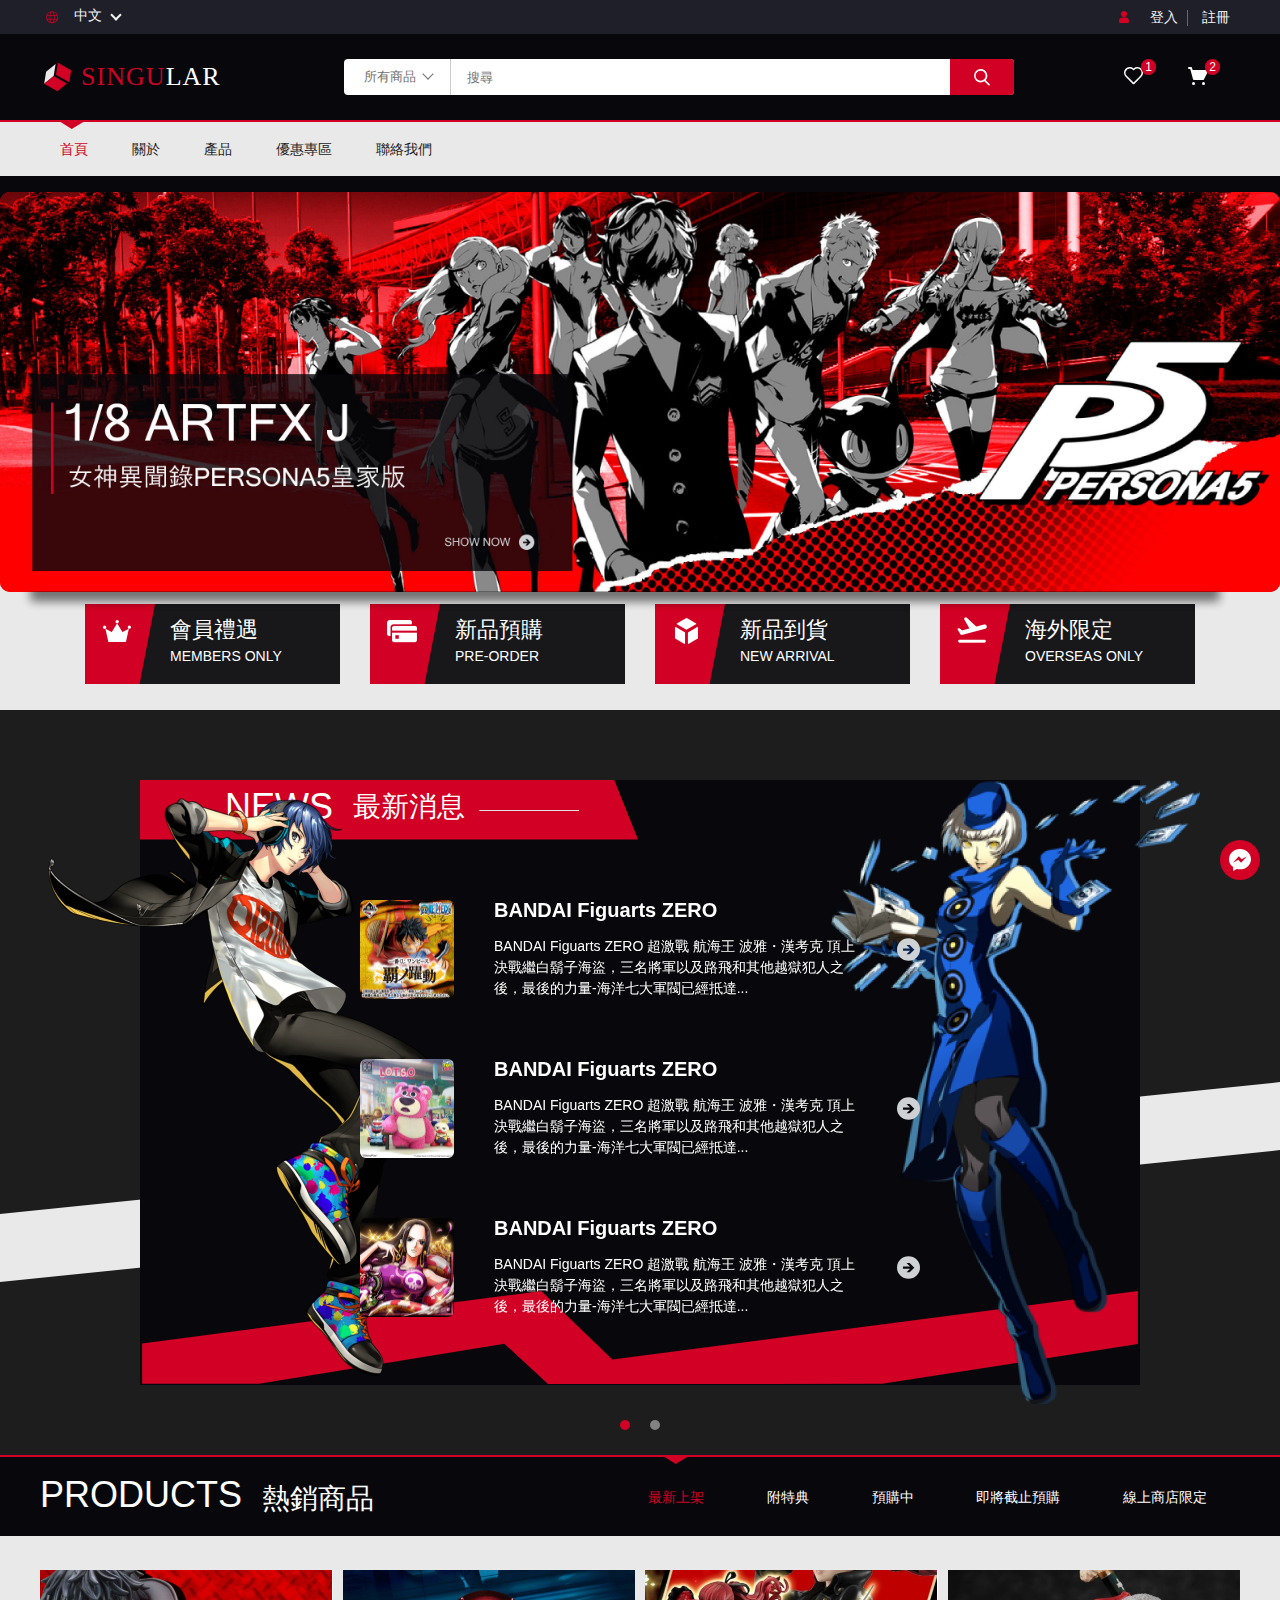
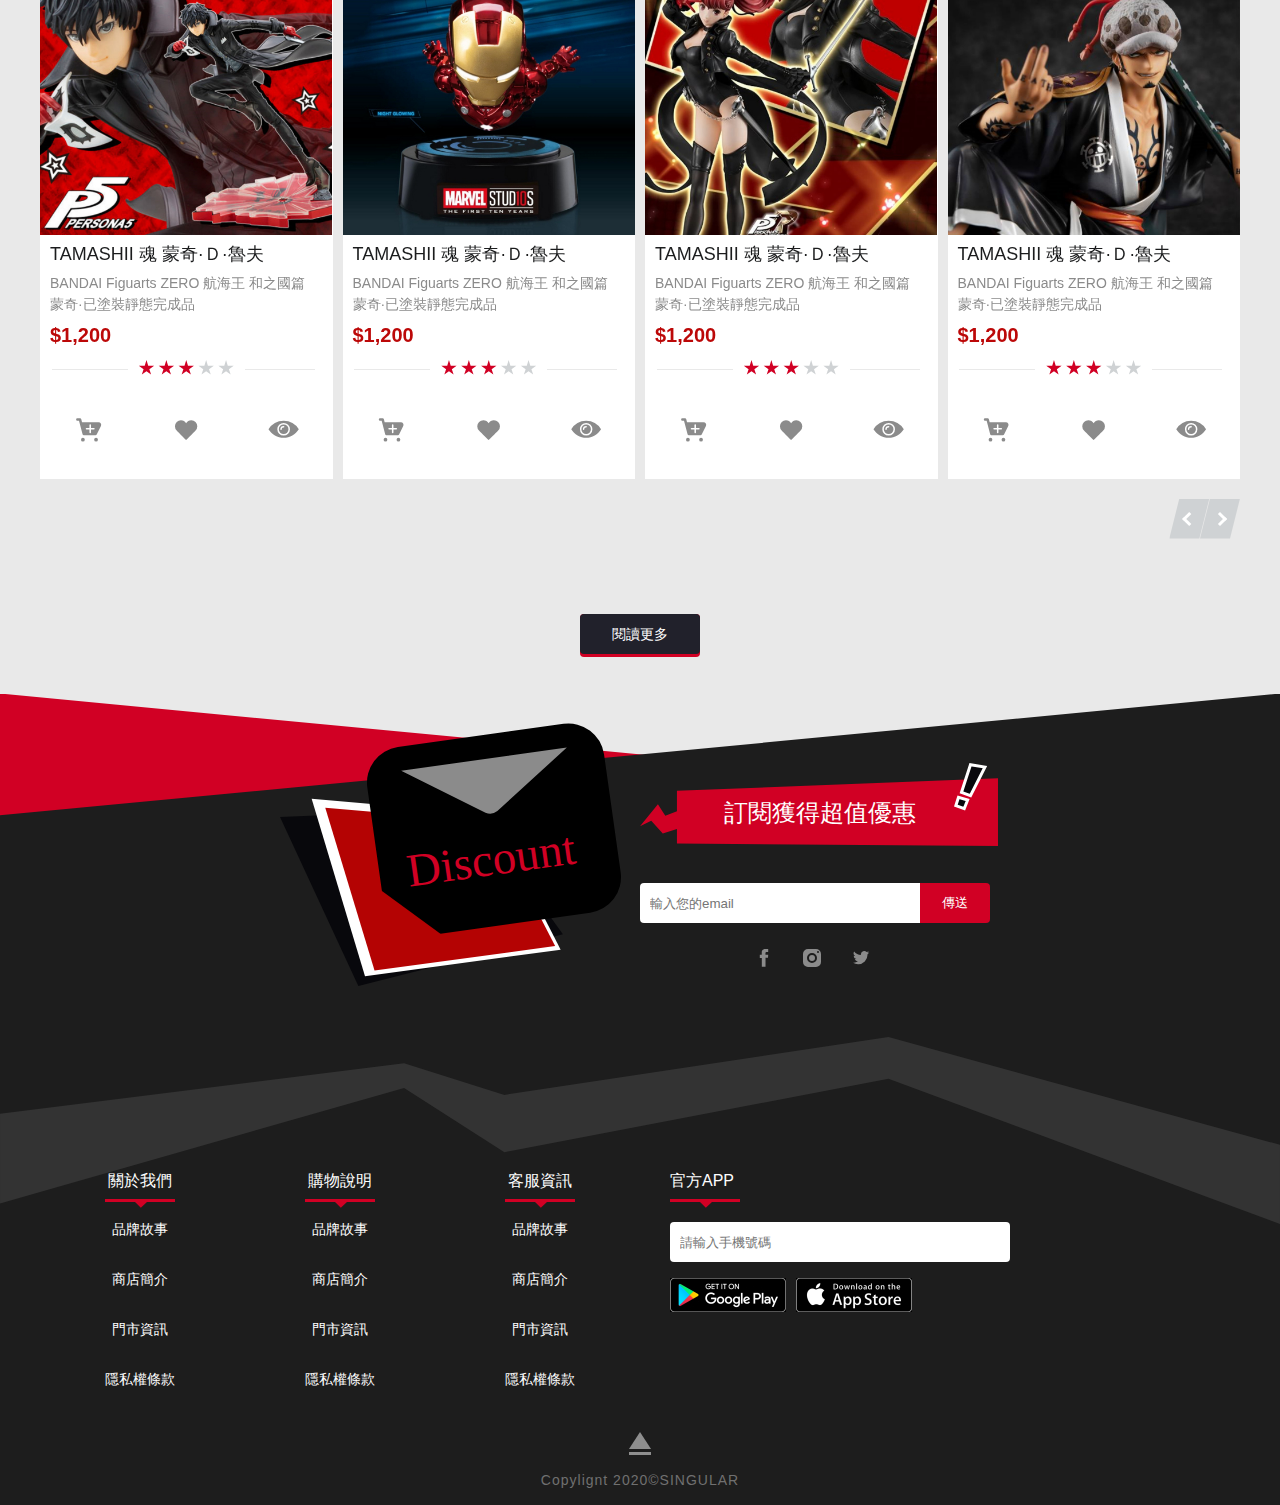
==== commit 807c29e8: "update" ====
--- a/index.html
+++ b/index.html
@@ -2,1144 +2,1149 @@
 <html lang="en">
 
 <head>
-    <meta charset="UTF-8">
-    <meta name="viewport" content="width=device-width, initial-scale=1.0">
-    <title>SINGULAR</title>
-    <!-- Link Swiper's CSS -->
-    <link rel="stylesheet" href="https://cdnjs.cloudflare.com/ajax/libs/font-awesome/5.14.0/css/all.min.css">
-    <link rel="stylesheet" href="css/jquery-ui.min.css">
-    <link rel="stylesheet" href="css/swiper.css">
-    <link rel="stylesheet" href="css/base.min.css">
-    <link rel="stylesheet" href="css/index.min.css">
+  <meta charset="UTF-8">
+  <meta name="viewport" content="width=device-width, initial-scale=1.0">
+  <title>SINGULAR</title>
+  <!-- Link Swiper's CSS -->
+  <link rel="stylesheet" href="https://cdnjs.cloudflare.com/ajax/libs/font-awesome/5.14.0/css/all.min.css">
+  <link rel="stylesheet" href="css/plugins/jquery-ui.min.css">
+  <link rel="stylesheet" href="css/plugins/swiper.css">
+  <link rel="stylesheet" href="css/base.css">
+  <link rel="stylesheet" href="css/index.css">
 
 </head>
 
 
 <body>
-    <div class="wrap">
-        <article>
-            <!--topbar-->
-            <header>
-                <section class="top__bar">
-                    <div class="container top__item">
-                        <div class="language__btn" type="button">
-                            <img src="img/language.svg" alt="語系icon">
-                            <p class="tw">中文</p>
-                            <div class="arrow"></div>
-                            <div class="language__dropdown">
-                                <p>EN</p>
-                            </div>
-                        </div>
-                        <div class="user__area">
-                            <img src="img/user.svg" alt="會員icon">
-                            <a class="login" href="#">登入</a>
-                            <a class="registered" href="#">註冊</a>
-                        </div>
-                    </div>
-                </section>
-                <!--nav-->
-                <section class="nav__bar">
-                    <div class="container nav__item">
-                        <h1><a href="index.html"><img src="img/logo.svg" alt="logo"></a></h1>
-                        <form class="search__bar">
-                            <button class="dropdown">所有商品</button>
-                            <input type="search" class="search" placeholder="搜尋">
-                            <button class="search__icon"><img src="img/search.svg" alt="搜尋"></button>
-                        </form>
-
-                        <div class="icon__wrap">
-                            <div class="like__item">
-                                <div class="like__icon__img"></div>
-                                <div class="badge">1</div>
-                                <div class="like__dropdown__wrap">
-                                    <h5>已收藏</h5>
-                                    <hr class="line">
-                                    <a href="#" class="item__link">
-                                        <div class="item__wrap">
-                                            <img src="img/hot__list1.jpg" width="50" alt="產品照">
-                                            <h4 class="ellipsis">限定特典版 女神異聞錄5 ARTFXJ主人公怪盜 特別版</h4>
-                                            <p class="price">$4,880</p>
-                                        </div>
-                                    </a>
-                                </div>
-                            </div>
-
-                            <div class="shopingCar__item">
-                                <div class="shopping__icon__img"></div>
-                                <div class="badge">2</div>
-                                <div class="shopping__dropdown__wrap">
-                                    <h5>購物車</h5>
-                                    <hr class="line">
-                                    <a href="#" class="item__link">
-                                        <div class="item__wrap">
-                                            <img src="img/hot__list1.jpg" width="50" alt="產品照">
-                                            <h4 class="ellipsis">限定特典版 女神異聞錄5 ARTFXJ主人公怪盜 特別版</h4>
-                                            <p class="price">$4,880</p>
-                                        </div>
-                                    </a>
-                                    <a href="#" class="item__link">
-                                        <div class="item__wrap">
-                                            <img src="img/hot__list2.jpg" width="50" alt="產品照">
-                                            <h4 class="ellipsis">限定特典版 女神異聞錄5 ARTFXJ主人公怪盜 特別版</h4>
-                                            <p class="price">$4,880</p>
-                                        </div>
-                                    </a>
-                                </div>
-                            </div>
-                        </div>
-                        <a href="#" class="showmenu"></a>
-                    </div>
-
-                </section>
-                <section class="dropdownMenu__wrap">
-                    <ul class="container dropdownMenu__item">
-                        <li class="active__item"><a href="index.html">首頁</a></li>
-                        <li><a href="#">關於</a></li>
-                        <li><a href="#">產品</a></li>
-                        <li><a href="#">優惠專區</a></li>
-                        <li><a href="#">聯絡我們</a></li>
-                    </ul>
-                </section>
-            </header>
-            <!--banner-->
-            <section class="banner__area">
-                <div class="swiper-container banner__carousel">
-                    <div class="swiper-wrapper banner__item">
-                        <div class="swiper-slide banner__item__1 ">
-                            <a href="#" class="link__item"></a>
-                        </div>
-                        <div class="swiper-slide banner__item__2">
-                            <a href="#" class="link__item"></a>
-                        </div>
-                    </div>
-                    <!-- Add Arrows -->
-                    <div class="swiper-button-next banner__button__next"></div>
-                    <div class="swiper-button-prev banner__button__prev"></div>
+  <div class="wrap">
+    <article>
+      <!--topbar-->
+      <header>
+        <section class="top__bar">
+          <div class="container top__item">
+            <div class="language__btn" type="button">
+              <img src="img/language.svg" alt="語系icon">
+              <p class="tw">中文</p>
+              <div class="arrow"></div>
+              <div class="language__dropdown">
+                <p>EN</p>
+              </div>
+            </div>
+            <div class="user__area">
+              <img src="img/user.svg" alt="會員icon">
+              <a class="login" href="#">登入</a>
+              <a class="registered" href="#">註冊</a>
+            </div>
+          </div>
+        </section>
+        <!--nav-->
+        <section class="nav__bar">
+          <div class="container nav__item">
+            <h1 class="logo"><a href="index.html"><img src="img/logo.svg" alt="logo"></a></h1>
+            <form class="search__bar">
+              <button class="dropdown">所有商品</button>
+              <input type="search" class="search" placeholder="搜尋">
+              <button class="search__icon"><img src="img/search.svg" alt="搜尋"></button>
+            </form>
+
+            <div class="icon__wrap">
+              <div class="like__item">
+                <div class="like__icon__img"></div>
+                <div class="badge">1</div>
+                <div class="like__dropdown__wrap">
+                  <h5>已收藏</h5>
+                  <hr class="line">
+                  <a href="#" class="item__link">
+                    <div class="item__wrap">
+                      <img src="img/hot__list1.jpg" width="50" alt="產品照">
+                      <h4 class="ellipsis">限定特典版 女神異聞錄5 ARTFXJ主人公怪盜 特別版</h4>
+                      <p class="price">$4,880</p>
+                    </div>
+                  </a>
                 </div>
-
-            </section>
-
-            </section>
-
-            <!--hot__btn-->
-            <section class="container hot__btn__container">
-                <div class="col">
-                    <div class="icon">
-                        <img src="img/hot__btn1.png" width="30" alt="會員禮遇">
-                    </div>
-                    <div class="group">
-                        <h2 class="title">會員禮遇</h2>
-                        <p class="subtitle">MEMBERS ONLY</p>
-                    </div>
-                    <a href="#" class="hot__btn">
-                    </a>
+              </div>
+
+              <div class="shopingCar__item">
+                <div class="shopping__icon__img"></div>
+                <div class="badge">2</div>
+                <div class="shopping__dropdown__wrap">
+                  <h5>購物車</h5>
+                  <hr class="line">
+                  <a href="#" class="item__link">
+                    <div class="item__wrap">
+                      <img src="img/hot__list1.jpg" width="50" alt="產品照">
+                      <h4 class="ellipsis">限定特典版 女神異聞錄5 ARTFXJ主人公怪盜 特別版</h4>
+                      <p class="price">$4,880</p>
+                    </div>
+                  </a>
+                  <a href="#" class="item__link">
+                    <div class="item__wrap">
+                      <img src="img/hot__list2.jpg" width="50" alt="產品照">
+                      <h4 class="ellipsis">限定特典版 女神異聞錄5 ARTFXJ主人公怪盜 特別版</h4>
+                      <p class="price">$4,880</p>
+                    </div>
+                  </a>
                 </div>
-                <div class="col">
-                    <div class="icon">
-                        <img src="img/hot__btn2.png" alt="會員禮遇">
-                    </div>
-                    <div class="group">
-                        <h2 class="title">新品預購</h2>
-                        <p class="subtitle">PRE-ORDER</p>
-                    </div>
-                    <a href="#" class="hot__btn">
-                    </a>
-                </div>
-                <div class="col">
-                    <div class="icon">
-                        <img src="img/hot__btn3.png" alt="會員禮遇">
-                    </div>
-                    <div class="group">
-                        <h2 class="title">新品到貨</h2>
-                        <p class="subtitle">NEW ARRIVAL</p>
-                    </div>
-                    <a href="#" class="hot__btn">
-                    </a>
-                </div>
-                <div class="col col-set">
-                    <div class="icon">
-                        <img src="img/hot__btn4.png" alt="會員禮遇">
-                    </div>
-                    <div class="group">
-                        <h2 class="title">海外限定</h2>
-                        <p class="subtitle">OVERSEAS ONLY</p>
-                    </div>
-                    <a href="#" class="hot__btn">
-                    </a>
-                </div>
-            </section>
-
-            <!--news-->
-            <section class="news__bg">
-                <img src="img/news__img1.png" class="news__role__left" alt="">
-                <img src="img/news__img2.png" class="news__role__right" alt="">
-                <div class="container news__content">
-                    <h2 class="title__item">
-                        <span class="title__en">NEWS</span>
-                        <span class="title__tw">最新消息</span>
-                        <span class="line"></span>
-                    </h2>
-                    <div class="swiper-container news__carousel">
-                        <div class="swiper-wrapper">
-                            <ul class="news__list__area swiper-slide">
-                                <li>
-                                    <a href="#" class="news__list">
-                                        <img src="img/news__list1.jpg" class="border__radius" alt="最新消息圖片">
-                                        <div class="intro">
-                                            <h3>BANDAI Figuarts ZERO</h3>
-                                            <p>BANDAI Figuarts ZERO 超激戰 航海王 波雅・漢考克
-                                                頂上決戰繼白鬍子海盜，三名將軍以及路飛和其他越獄犯人之後，最後的力量-海洋七大軍閥已經抵達...</p>
-                                        </div>
-                                        <img src="img/arrow.svg" width="60" alt="閱讀更多">
-                                    </a>
-                                </li>
-                                <li>
-                                    <a href="#" class="news__list">
-                                        <img src="img/news__list2.jpg" class="border__radius" alt="最新消息圖片">
-                                        <div class="intro">
-                                            <h3>BANDAI Figuarts ZERO</h3>
-                                            <p>BANDAI Figuarts ZERO 超激戰 航海王 波雅・漢考克
-                                                頂上決戰繼白鬍子海盜，三名將軍以及路飛和其他越獄犯人之後，最後的力量-海洋七大軍閥已經抵達...</p>
-                                        </div>
-                                        <img src="img/arrow.svg" width="60" alt="閱讀更多">
-                                    </a>
-                                </li>
-                                <li>
-                                    <a href="#" class="news__list">
-                                        <img src="img/news__list3.jpg" class="border__radius" alt="最新消息圖片">
-                                        <div class="intro">
-                                            <h3>BANDAI Figuarts ZERO</h3>
-                                            <p>BANDAI Figuarts ZERO 超激戰 航海王 波雅・漢考克
-                                                頂上決戰繼白鬍子海盜，三名將軍以及路飛和其他越獄犯人之後，最後的力量-海洋七大軍閥已經抵達...</p>
-                                        </div>
-                                        <img src="img/arrow.svg" width="60" alt="閱讀更多">
-                                    </a>
-                                </li>
-                            </ul>
-                            <ul class="news__list__area swiper-slide">
-                                <li>
-                                    <a href="#" class="news__list">
-                                        <img src="img/news__list1.jpg" class="border__radius" alt="最新消息圖片">
-                                        <div class="intro">
-                                            <h3>BANDAI Figuarts ZERO</h3>
-                                            <p>BANDAI Figuarts ZERO 超激戰 航海王 波雅・漢考克
-                                                頂上決戰繼白鬍子海盜，三名將軍以及路飛和其他越獄犯人之後，最後的力量-海洋七大軍閥已經抵達...</p>
-                                        </div>
-                                        <img src="img/arrow.svg" width="60" alt="閱讀更多">
-                                    </a>
-                                </li>
-                                <li>
-                                    <a href="#" class="news__list">
-                                        <img src="img/news__list2.jpg" class="border__radius" alt="最新消息圖片">
-                                        <div class="intro">
-                                            <h3>BANDAI Figuarts ZERO</h3>
-                                            <p>BANDAI Figuarts ZERO 超激戰 航海王 波雅・漢考克
-                                                頂上決戰繼白鬍子海盜，三名將軍以及路飛和其他越獄犯人之後，最後的力量-海洋七大軍閥已經抵達...</p>
-                                        </div>
-                                        <img src="img/arrow.svg" width="60" alt="閱讀更多">
-                                    </a>
-                                </li>
-                                <li>
-                                    <a href="#" class="news__list">
-                                        <img src="img/news__list3.jpg" class="border__radius" alt="最新消息圖片">
-                                        <div class="intro">
-                                            <h3>BANDAI Figuarts ZERO</h3>
-                                            <p>BANDAI Figuarts ZERO 超激戰 航海王 波雅・漢考克
-                                                頂上決戰繼白鬍子海盜，三名將軍以及路飛和其他越獄犯人之後，最後的力量-海洋七大軍閥已經抵達...</p>
-                                        </div>
-                                        <img src="img/arrow.svg" width="60" alt="閱讀更多">
-                                    </a>
-                                </li>
-                            </ul>
-
-                        </div>
-                    </div>
-                    <!-- Add Pagination -->
-                    <div class="swiper-pagination news__swiper-pagination"></div>
-                </div>
-            </section>
-
-            <!--hot product-->
-            <div id="tabs">
-                <section class="hot__productBar">
-                    <div class="container hot__productBar__item">
-                        <h2>
-                            <span class="title__en">PRODUCTS</span>
-                            <span class="title__tw">熱銷商品</span>
-                        </h2>
-                        <ul class="hot__productMenu">
-                            <li class="active"><a href="#tabs-1">最新上架</a></li>
-                            <li><a href="#tabs-2">附特典</a></li>
-                            <li><a href="#tabs-3">預購中</a></li>
-                            <li><a href="#tabs-4">即將截止預購</a></li>
-                            <li><a href="#tabs-5">線上商店限定</a></li>
-                        </ul>
-                    </div>
-                </section>
-
-                <div id="tabs-1">
-                    <section class="container hot__list">
-                        <div class="product__carousel">
-                            <ul class="swiper-wrapper hot__list__product__wrap">
-                                <li class="swiper-slide list__item">
-                                    <img src="img/hot__list1.jpg" alt="商品圖片">
-                                    <h3>TAMASHII 魂 蒙奇·Ｄ·魯夫</h3>
-                                    <p>BANDAI Figuarts ZERO 航海王 和之國篇 蒙奇·已塗裝靜態完成品</p>
-                                    <div class="price">$1,200</div>
-
-                                    <div class="star__area">
-                                        <div class="star__line"></div>
-                                        <div class="star__group">
-                                            <span class="star"></span>
-                                            <span class="star"></span>
-                                            <span class="star"></span>
-                                            <span class="star__light"></span>
-                                            <span class="star__light"></span>
-                                        </div>
-                                    </div>
-
-                                    <div class="icon__area">
-                                        <a href="#"><img src="img/hot__shopingCar.svg"
-                                                alt="購物車"></a>
-                                        <a href="#"><img src="img/hot__like.svg"
-                                                alt="願望清單"></a>
-                                        <a href="#"><img src="img/hot__more.svg"
-                                                alt="閱讀更多"></a>
-                                    </div>
-                                </li>
-                                <li class="swiper-slide list__item">
-                                    <img src="img/hot__list2.jpg" alt="商品圖片">
-                                    <h3>TAMASHII 魂 蒙奇·Ｄ·魯夫</h3>
-                                    <p>BANDAI Figuarts ZERO 航海王 和之國篇 蒙奇·已塗裝靜態完成品</p>
-                                    <div class="price">$1,200</div>
-
-                                    <div class="star__area">
-                                        <div class="star__line"></div>
-                                        <div class="star__group">
-                                            <span class="star"></span>
-                                            <span class="star"></span>
-                                            <span class="star"></span>
-                                            <span class="star__light"></span>
-                                            <span class="star__light"></span>
-                                        </div>
-                                    </div>
-
-                                    <div class="icon__area">
-                                        <a href="#"><img src="img/hot__shopingCar.svg" alt="購物車"></a>
-                                        <a href="#"><img src="img/hot__like.svg" alt="願望清單"></a>
-                                        <a href="#"><img src="img/hot__more.svg" alt="閱讀更多"></a>
-                                    </div>
-                                </li>
-                                <li class="swiper-slide list__item">
-                                    <img src="img/hot__list3.jpg" alt="商品圖片">
-                                    <h3>TAMASHII 魂 蒙奇·Ｄ·魯夫</h3>
-                                    <p>BANDAI Figuarts ZERO 航海王 和之國篇 蒙奇·已塗裝靜態完成品</p>
-                                    <div class="price">$1,200</div>
-
-                                    <div class="star__area">
-                                        <div class="star__line"></div>
-                                        <div class="star__group">
-                                            <span class="star"></span>
-                                            <span class="star"></span>
-                                            <span class="star"></span>
-                                            <span class="star__light"></span>
-                                            <span class="star__light"></span>
-                                        </div>
-                                    </div>
-
-                                    <div class="icon__area">
-                                        <a href="#"><img src="img/hot__shopingCar.svg" alt="購物車"></a>
-                                        <a href="#"><img src="img/hot__like.svg" alt="願望清單"></a>
-                                        <a href="#"><img src="img/hot__more.svg" alt="閱讀更多"></a>
-                                    </div>
-                                </li>
-                                <li class="swiper-slide list__item">
-                                    <img src="img/hot__list4.jpg" alt="商品圖片">
-                                    <h3>TAMASHII 魂 蒙奇·Ｄ·魯夫</h3>
-                                    <p>BANDAI Figuarts ZERO 航海王 和之國篇 蒙奇·已塗裝靜態完成品</p>
-                                    <div class="price">$1,200</div>
-
-                                    <div class="star__area">
-                                        <div class="star__line"></div>
-                                        <div class="star__group">
-                                            <span class="star"></span>
-                                            <span class="star"></span>
-                                            <span class="star"></span>
-                                            <span class="star__light"></span>
-                                            <span class="star__light"></span>
-                                        </div>
-                                    </div>
-
-                                    <div class="icon__area">
-                                        <a href="#"><img src="img/hot__shopingCar.svg" alt="購物車"></a>
-                                        <a href="#"><img src="img/hot__like.svg" alt="願望清單"></a>
-                                        <a href="#"><img src="img/hot__more.svg" alt="閱讀更多"></a>
-                                    </div>
-                                </li>
-
-                                <li class="swiper-slide list__item">
-                                    <img src="img/hot__list1.jpg" alt="商品圖片">
-                                    <h3>TAMASHII 魂 蒙奇·Ｄ·魯夫</h3>
-                                    <p>BANDAI Figuarts ZERO 航海王 和之國篇 蒙奇·已塗裝靜態完成品</p>
-                                    <div class="price">$1,200</div>
-
-                                    <div class="star__area">
-                                        <div class="star__line"></div>
-                                        <div class="star__group">
-                                            <span class="star"></span>
-                                            <span class="star"></span>
-                                            <span class="star"></span>
-                                            <span class="star__light"></span>
-                                            <span class="star__light"></span>
-                                        </div>
-                                    </div>
-
-                                    <div class="icon__area">
-                                        <a href="#"><img src="img/hot__shopingCar.svg" alt="購物車"></a>
-                                        <a href="#"><img src="img/hot__like.svg" alt="願望清單"></a>
-                                        <a href="#"><img src="img/hot__more.svg" alt="閱讀更多"></a>
-                                    </div>
-                                </li>
-                                <li class="swiper-slide list__item">
-                                    <img src="img/hot__list2.jpg" alt="商品圖片">
-                                    <h3>TAMASHII 魂 蒙奇·Ｄ·魯夫</h3>
-                                    <p>BANDAI Figuarts ZERO 航海王 和之國篇 蒙奇·已塗裝靜態完成品</p>
-                                    <div class="price">$1,200</div>
-
-                                    <div class="star__area">
-                                        <div class="star__line"></div>
-                                        <div class="star__group">
-                                            <span class="star"></span>
-                                            <span class="star"></span>
-                                            <span class="star"></span>
-                                            <span class="star__light"></span>
-                                            <span class="star__light"></span>
-                                        </div>
-                                    </div>
-
-                                    <div class="icon__area">
-                                        <a href="#"><img src="img/hot__shopingCar.svg" alt="購物車"></a>
-                                        <a href="#"><img src="img/hot__like.svg" alt="願望清單"></a>
-                                        <a href="#"><img src="img/hot__more.svg" alt="閱讀更多"></a>
-                                    </div>
-                                </li>
-
-                            </ul>
-                            <!-- Add Arrows -->
-                            <div class="arrow__group">
-                                <button class="product__button__prev"></button>
-                                <button class="product__button__next"></button>
-                            </div>
-                        </div>
-                    </section>
-                    <div class="read__more"><a href="#" class="read__more__btn">閱讀更多</a></div>
-                </div>
-
-                <div id="tabs-2">
-                    <section class="container hot__list">
-                        <div class="product__carousel">
-                            <ul class="swiper-wrapper hot__list__product__wrap">
-                                <li class="swiper-slide list__item">
-                                    <img src="img/hot__list4.jpg" alt="商品圖片">
-                                    <h3>TAMASHII 魂 蒙奇·Ｄ·魯夫</h3>
-                                    <p>BANDAI Figuarts ZERO 航海王 和之國篇 蒙奇·已塗裝靜態完成品</p>
-                                    <div class="price">$1,200</div>
-
-                                    <div class="star__area">
-                                        <div class="star__line"></div>
-                                        <div class="star__group">
-                                            <span class="star"></span>
-                                            <span class="star"></span>
-                                            <span class="star"></span>
-                                            <span class="star__light"></span>
-                                            <span class="star__light"></span>
-                                        </div>
-                                    </div>
-
-                                    <div class="icon__area">
-                                        <a href="#"><img src="img/hot__shopingCar.svg" alt="購物車"></a>
-                                        <a href="#"><img src="img/hot__like.svg" alt="願望清單"></a>
-                                        <a href="#"><img src="img/hot__more.svg" alt="閱讀更多"></a>
-                                    </div>
-                                </li>
-                                <li class="swiper-slide list__item">
-                                    <img src="img/hot__list3.jpg" alt="商品圖片">
-                                    <h3>TAMASHII 魂 蒙奇·Ｄ·魯夫</h3>
-                                    <p>BANDAI Figuarts ZERO 航海王 和之國篇 蒙奇·已塗裝靜態完成品</p>
-                                    <div class="price">$1,200</div>
-
-                                    <div class="star__area">
-                                        <div class="star__line"></div>
-                                        <div class="star__group">
-                                            <span class="star"></span>
-                                            <span class="star"></span>
-                                            <span class="star"></span>
-                                            <span class="star__light"></span>
-                                            <span class="star__light"></span>
-                                        </div>
-                                    </div>
-
-                                    <div class="icon__area">
-                                        <a href="#"><img src="img/hot__shopingCar.svg" alt="購物車"></a>
-                                        <a href="#"><img src="img/hot__like.svg" alt="願望清單"></a>
-                                        <a href="#"><img src="img/hot__more.svg" alt="閱讀更多"></a>
-                                    </div>
-                                </li>
-                                <li class="swiper-slide list__item">
-                                    <img src="img/hot__list2.jpg" alt="商品圖片">
-                                    <h3>TAMASHII 魂 蒙奇·Ｄ·魯夫</h3>
-                                    <p>BANDAI Figuarts ZERO 航海王 和之國篇 蒙奇·已塗裝靜態完成品</p>
-                                    <div class="price">$1,200</div>
-
-                                    <div class="star__area">
-                                        <div class="star__line"></div>
-                                        <div class="star__group">
-                                            <span class="star"></span>
-                                            <span class="star"></span>
-                                            <span class="star"></span>
-                                            <span class="star__light"></span>
-                                            <span class="star__light"></span>
-                                        </div>
-                                    </div>
-
-                                    <div class="icon__area">
-                                        <a href="#"><img src="img/hot__shopingCar.svg" alt="購物車"></a>
-                                        <a href="#"><img src="img/hot__like.svg" alt="願望清單"></a>
-                                        <a href="#"><img src="img/hot__more.svg" alt="閱讀更多"></a>
-                                    </div>
-                                </li>
-                                <li class="swiper-slide list__item">
-                                    <img src="img/hot__list1.jpg" alt="商品圖片">
-                                    <h3>TAMASHII 魂 蒙奇·Ｄ·魯夫</h3>
-                                    <p>BANDAI Figuarts ZERO 航海王 和之國篇 蒙奇·已塗裝靜態完成品</p>
-                                    <div class="price">$1,200</div>
-
-                                    <div class="star__area">
-                                        <div class="star__line"></div>
-                                        <div class="star__group">
-                                            <span class="star"></span>
-                                            <span class="star"></span>
-                                            <span class="star"></span>
-                                            <span class="star__light"></span>
-                                            <span class="star__light"></span>
-                                        </div>
-                                    </div>
-
-                                    <div class="icon__area">
-                                        <a href="#"><img src="img/hot__shopingCar.svg" alt="購物車"></a>
-                                        <a href="#"><img src="img/hot__like.svg" alt="願望清單"></a>
-                                        <a href="#"><img src="img/hot__more.svg" alt="閱讀更多"></a>
-                                    </div>
-                                </li>
-
-                                <li class="swiper-slide list__item">
-                                    <img src="img/hot__list4.jpg" alt="商品圖片">
-                                    <h3>TAMASHII 魂 蒙奇·Ｄ·魯夫</h3>
-                                    <p>BANDAI Figuarts ZERO 航海王 和之國篇 蒙奇·已塗裝靜態完成品</p>
-                                    <div class="price">$1,200</div>
-
-                                    <div class="star__area">
-                                        <div class="star__line"></div>
-                                        <div class="star__group">
-                                            <span class="star"></span>
-                                            <span class="star"></span>
-                                            <span class="star"></span>
-                                            <span class="star__light"></span>
-                                            <span class="star__light"></span>
-                                        </div>
-                                    </div>
-
-                                    <div class="icon__area">
-                                        <a href="#"><img src="img/hot__shopingCar.svg" alt="購物車"></a>
-                                        <a href="#"><img src="img/hot__like.svg" alt="願望清單"></a>
-                                        <a href="#"><img src="img/hot__more.svg" alt="閱讀更多"></a>
-                                    </div>
-                                </li>
-                                <li class="swiper-slide list__item">
-                                    <img src="img/hot__list3.jpg" alt="商品圖片">
-                                    <h3>TAMASHII 魂 蒙奇·Ｄ·魯夫</h3>
-                                    <p>BANDAI Figuarts ZERO 航海王 和之國篇 蒙奇·已塗裝靜態完成品</p>
-                                    <div class="price">$1,200</div>
-
-                                    <div class="star__area">
-                                        <div class="star__line"></div>
-                                        <div class="star__group">
-                                            <span class="star"></span>
-                                            <span class="star"></span>
-                                            <span class="star"></span>
-                                            <span class="star__light"></span>
-                                            <span class="star__light"></span>
-                                        </div>
-                                    </div>
-
-                                    <div class="icon__area">
-                                        <a href="#"><img src="img/hot__shopingCar.svg" alt="購物車"></a>
-                                        <a href="#"><img src="img/hot__like.svg" alt="願望清單"></a>
-                                        <a href="#"><img src="img/hot__more.svg" alt="閱讀更多"></a>
-                                    </div>
-                                </li>
-
-                            </ul>
-                            <!-- Add Arrows -->
-                            <div class="arrow__group">
-                                <button class="product__button__prev"></button>
-                                <button class="product__button__next"></button>
-                            </div>
-                        </div>
-                    </section>
-                    <div class="read__more"><a href="#" class="read__more__btn">閱讀更多</a></div>
-                </div>
-
-                <div id="tabs-3">
-                    <section class="container hot__list">
-                        <div class="swiper-container product__carousel">
-                            <ul class="swiper-wrapper hot__list__product__wrap">
-                                <li class="swiper-slide list__item">
-                                    <img src="img/hot__list1.jpg" alt="商品圖片">
-                                    <h3>TAMASHII 魂 蒙奇·Ｄ·魯夫</h3>
-                                    <p>BANDAI Figuarts ZERO 航海王 和之國篇 蒙奇·已塗裝靜態完成品</p>
-                                    <div class="price">$1,200</div>
-
-                                    <div class="star__area">
-                                        <div class="star__line"></div>
-                                        <div class="star__group">
-                                            <span class="star"></span>
-                                            <span class="star"></span>
-                                            <span class="star"></span>
-                                            <span class="star__light"></span>
-                                            <span class="star__light"></span>
-                                        </div>
-                                    </div>
-
-                                    <div class="icon__area">
-                                        <a href="#"><img src="img/hot__shopingCar.svg" alt="購物車"></a>
-                                        <a href="#"><img src="img/hot__like.svg" alt="願望清單"></a>
-                                        <a href="#"><img src="img/hot__more.svg" alt="閱讀更多"></a>
-                                    </div>
-                                </li>
-                                <li class="swiper-slide list__item">
-                                    <img src="img/hot__list2.jpg" alt="商品圖片">
-                                    <h3>TAMASHII 魂 蒙奇·Ｄ·魯夫</h3>
-                                    <p>BANDAI Figuarts ZERO 航海王 和之國篇 蒙奇·已塗裝靜態完成品</p>
-                                    <div class="price">$1,200</div>
-
-                                    <div class="star__area">
-                                        <div class="star__line"></div>
-                                        <div class="star__group">
-                                            <span class="star"></span>
-                                            <span class="star"></span>
-                                            <span class="star"></span>
-                                            <span class="star__light"></span>
-                                            <span class="star__light"></span>
-                                        </div>
-                                    </div>
-
-                                    <div class="icon__area">
-                                        <a href="#"><img src="img/hot__shopingCar.svg" alt="購物車"></a>
-                                        <a href="#"><img src="img/hot__like.svg" alt="願望清單"></a>
-                                        <a href="#"><img src="img/hot__more.svg" alt="閱讀更多"></a>
-                                    </div>
-                                </li>
-                                <li class="swiper-slide list__item">
-                                    <img src="img/hot__list3.jpg" alt="商品圖片">
-                                    <h3>TAMASHII 魂 蒙奇·Ｄ·魯夫</h3>
-                                    <p>BANDAI Figuarts ZERO 航海王 和之國篇 蒙奇·已塗裝靜態完成品</p>
-                                    <div class="price">$1,200</div>
-
-                                    <div class="star__area">
-                                        <div class="star__line"></div>
-                                        <div class="star__group">
-                                            <span class="star"></span>
-                                            <span class="star"></span>
-                                            <span class="star"></span>
-                                            <span class="star__light"></span>
-                                            <span class="star__light"></span>
-                                        </div>
-                                    </div>
-
-                                    <div class="icon__area">
-                                        <a href="#"><img src="img/hot__shopingCar.svg" alt="購物車"></a>
-                                        <a href="#"><img src="img/hot__like.svg" alt="願望清單"></a>
-                                        <a href="#"><img src="img/hot__more.svg" alt="閱讀更多"></a>
-                                    </div>
-                                </li>
-                                <li class="swiper-slide list__item">
-                                    <img src="img/hot__list4.jpg" alt="商品圖片">
-                                    <h3>TAMASHII 魂 蒙奇·Ｄ·魯夫</h3>
-                                    <p>BANDAI Figuarts ZERO 航海王 和之國篇 蒙奇·已塗裝靜態完成品</p>
-                                    <div class="price">$1,200</div>
-
-                                    <div class="star__area">
-                                        <div class="star__line"></div>
-                                        <div class="star__group">
-                                            <span class="star"></span>
-                                            <span class="star"></span>
-                                            <span class="star"></span>
-                                            <span class="star__light"></span>
-                                            <span class="star__light"></span>
-                                        </div>
-                                    </div>
-
-                                    <div class="icon__area">
-                                        <a href="#"><img src="img/hot__shopingCar.svg" alt="購物車"></a>
-                                        <a href="#"><img src="img/hot__like.svg" alt="願望清單"></a>
-                                        <a href="#"><img src="img/hot__more.svg" alt="閱讀更多"></a>
-                                    </div>
-                                </li>
-
-                                <li class="swiper-slide list__item">
-                                    <img src="img/hot__list1.jpg" alt="商品圖片">
-                                    <h3>TAMASHII 魂 蒙奇·Ｄ·魯夫</h3>
-                                    <p>BANDAI Figuarts ZERO 航海王 和之國篇 蒙奇·已塗裝靜態完成品</p>
-                                    <div class="price">$1,200</div>
-
-                                    <div class="star__area">
-                                        <div class="star__line"></div>
-                                        <div class="star__group">
-                                            <span class="star"></span>
-                                            <span class="star"></span>
-                                            <span class="star"></span>
-                                            <span class="star__light"></span>
-                                            <span class="star__light"></span>
-                                        </div>
-                                    </div>
-
-                                    <div class="icon__area">
-                                        <a href="#"><img src="img/hot__shopingCar.svg" alt="購物車"></a>
-                                        <a href="#"><img src="img/hot__like.svg" alt="願望清單"></a>
-                                        <a href="#"><img src="img/hot__more.svg" alt="閱讀更多"></a>
-                                    </div>
-                                </li>
-                                <li class="swiper-slide list__item">
-                                    <img src="img/hot__list2.jpg" alt="商品圖片">
-                                    <h3>TAMASHII 魂 蒙奇·Ｄ·魯夫</h3>
-                                    <p>BANDAI Figuarts ZERO 航海王 和之國篇 蒙奇·已塗裝靜態完成品</p>
-                                    <div class="price">$1,200</div>
-
-                                    <div class="star__area">
-                                        <div class="star__line"></div>
-                                        <div class="star__group">
-                                            <span class="star"></span>
-                                            <span class="star"></span>
-                                            <span class="star"></span>
-                                            <span class="star__light"></span>
-                                            <span class="star__light"></span>
-                                        </div>
-                                    </div>
-
-                                    <div class="icon__area">
-                                        <a href="#"><img src="img/hot__shopingCar.svg" alt="購物車"></a>
-                                        <a href="#"><img src="img/hot__like.svg" alt="願望清單"></a>
-                                        <a href="#"><img src="img/hot__more.svg" alt="閱讀更多"></a>
-                                    </div>
-                                </li>
-
-                            </ul>
-                            <!-- Add Arrows -->
-                            <div class="arrow__group">
-                                <button class="product__button__prev"></button>
-                                <button class="product__button__next"></button>
-                            </div>
-                        </div>
-                    </section>
-                    <div class="read__more"><a href="#" class="read__more__btn">閱讀更多</a></div>
-                </div>
-
-                <div id="tabs-4">
-                    <section class="container hot__list">
-                        <div class="swiper-container product__carousel">
-                            <ul class="swiper-wrapper hot__list__product__wrap">
-                                <li class="swiper-slide list__item">
-                                    <img src="img/hot__list4.jpg" alt="商品圖片">
-                                    <h3>TAMASHII 魂 蒙奇·Ｄ·魯夫</h3>
-                                    <p>BANDAI Figuarts ZERO 航海王 和之國篇 蒙奇·已塗裝靜態完成品</p>
-                                    <div class="price">$1,200</div>
-
-                                    <div class="star__area">
-                                        <div class="star__line"></div>
-                                        <div class="star__group">
-                                            <span class="star"></span>
-                                            <span class="star"></span>
-                                            <span class="star"></span>
-                                            <span class="star__light"></span>
-                                            <span class="star__light"></span>
-                                        </div>
-                                    </div>
-
-                                    <div class="icon__area">
-                                        <a href="#"><img src="img/hot__shopingCar.svg" alt="購物車"></a>
-                                        <a href="#"><img src="img/hot__like.svg" alt="願望清單"></a>
-                                        <a href="#"><img src="img/hot__more.svg" alt="閱讀更多"></a>
-                                    </div>
-                                </li>
-                                <li class="swiper-slide list__item">
-                                    <img src="img/hot__list3.jpg" alt="商品圖片">
-                                    <h3>TAMASHII 魂 蒙奇·Ｄ·魯夫</h3>
-                                    <p>BANDAI Figuarts ZERO 航海王 和之國篇 蒙奇·已塗裝靜態完成品</p>
-                                    <div class="price">$1,200</div>
-
-                                    <div class="star__area">
-                                        <div class="star__line"></div>
-                                        <div class="star__group">
-                                            <span class="star"></span>
-                                            <span class="star"></span>
-                                            <span class="star"></span>
-                                            <span class="star__light"></span>
-                                            <span class="star__light"></span>
-                                        </div>
-                                    </div>
-
-                                    <div class="icon__area">
-                                        <a href="#" class="icon__area__a"><img src="img/hot__shopingCar.svg"
-                                                alt="購物車"></a>
-                                        <a href="#" class="icon__area__a"><img src="img/hot__like.svg" alt="願望清單"></a>
-                                        <a href="#" class="icon__area__a"><img src="img/hot__more.svg" alt="閱讀更多"></a>
-                                    </div>
-                                </li>
-                                <li class="swiper-slide list__item">
-                                    <img src="img/hot__list2.jpg" alt="商品圖片">
-                                    <h3>TAMASHII 魂 蒙奇·Ｄ·魯夫</h3>
-                                    <p>BANDAI Figuarts ZERO 航海王 和之國篇 蒙奇·已塗裝靜態完成品</p>
-                                    <div class="price">$1,200</div>
-
-                                    <div class="star__area">
-                                        <div class="star__line"></div>
-                                        <div class="star__group">
-                                            <span class="star"></span>
-                                            <span class="star"></span>
-                                            <span class="star"></span>
-                                            <span class="star__light"></span>
-                                            <span class="star__light"></span>
-                                        </div>
-                                    </div>
-
-                                    <div class="icon__area">
-                                        <a href="#"><img src="img/hot__shopingCar.svg" alt="購物車"></a>
-                                        <a href="#"><img src="img/hot__like.svg" alt="願望清單"></a>
-                                        <a href="#"><img src="img/hot__more.svg" alt="閱讀更多"></a>
-                                    </div>
-                                </li>
-                                <li class="swiper-slide list__item">
-                                    <img src="img/hot__list1.jpg" alt="商品圖片">
-                                    <h3>TAMASHII 魂 蒙奇·Ｄ·魯夫</h3>
-                                    <p>BANDAI Figuarts ZERO 航海王 和之國篇 蒙奇·已塗裝靜態完成品</p>
-                                    <div class="price">$1,200</div>
-
-                                    <div class="star__area">
-                                        <div class="star__line"></div>
-                                        <div class="star__group">
-                                            <span class="star"></span>
-                                            <span class="star"></span>
-                                            <span class="star"></span>
-                                            <span class="star__light"></span>
-                                            <span class="star__light"></span>
-                                        </div>
-                                    </div>
-
-                                    <div class="icon__area">
-                                        <a href="#"><img src="img/hot__shopingCar.svg" alt="購物車"></a>
-                                        <a href="#"><img src="img/hot__like.svg" alt="願望清單"></a>
-                                        <a href="#"><img src="img/hot__more.svg" alt="閱讀更多"></a>
-                                    </div>
-                                </li>
-
-                                <li class="swiper-slide list__item">
-                                    <img src="img/hot__list4.jpg" alt="商品圖片">
-                                    <h3>TAMASHII 魂 蒙奇·Ｄ·魯夫</h3>
-                                    <p>BANDAI Figuarts ZERO 航海王 和之國篇 蒙奇·已塗裝靜態完成品</p>
-                                    <div class="price">$1,200</div>
-
-                                    <div class="star__area">
-                                        <div class="star__line"></div>
-                                        <div class="star__group">
-                                            <span class="star"></span>
-                                            <span class="star"></span>
-                                            <span class="star"></span>
-                                            <span class="star__light"></span>
-                                            <span class="star__light"></span>
-                                        </div>
-                                    </div>
-
-                                    <div class="icon__area">
-                                        <a href="#"><img src="img/hot__shopingCar.svg" alt="購物車"></a>
-                                        <a href="#"><img src="img/hot__like.svg" alt="願望清單"></a>
-                                        <a href="#"><img src="img/hot__more.svg" alt="閱讀更多"></a>
-                                    </div>
-                                </li>
-                                <li class="swiper-slide list__item">
-                                    <img src="img/hot__list3.jpg" alt="商品圖片">
-                                    <h3>TAMASHII 魂 蒙奇·Ｄ·魯夫</h3>
-                                    <p>BANDAI Figuarts ZERO 航海王 和之國篇 蒙奇·已塗裝靜態完成品</p>
-                                    <div class="price">$1,200</div>
-
-                                    <div class="star__area">
-                                        <div class="star__line"></div>
-                                        <div class="star__group">
-                                            <span class="star"></span>
-                                            <span class="star"></span>
-                                            <span class="star"></span>
-                                            <span class="star__light"></span>
-                                            <span class="star__light"></span>
-                                        </div>
-                                    </div>
-
-                                    <div class="icon__area">
-                                        <a href="#"><img src="img/hot__shopingCar.svg" alt="購物車"></a>
-                                        <a href="#"><img src="img/hot__like.svg" alt="願望清單"></a>
-                                        <a href="#"><img src="img/hot__more.svg" alt="閱讀更多"></a>
-                                    </div>
-                                </li>
-
-                            </ul>
-                            <!-- Add Arrows -->
-                            <div class="arrow__group">
-                                <button class="product__button__prev"></button>
-                                <button class="product__button__next"></button>
-                            </div>
-                        </div>
-                    </section>
-                    <div class="read__more"><a href="#" class="read__more__btn">閱讀更多</a></div>
-                </div>
-
-                <div id="tabs-5">
-                    <section class="container hot__list">
-                        <div class="swiper-container product__carousel">
-                            <ul class="swiper-wrapper hot__list__product__wrap">
-                                <li class="swiper-slide list__item">
-                                    <img src="img/hot__list2.jpg" alt="商品圖片">
-                                    <h3>TAMASHII 魂 蒙奇·Ｄ·魯夫</h3>
-                                    <p>BANDAI Figuarts ZERO 航海王 和之國篇 蒙奇·已塗裝靜態完成品</p>
-                                    <div class="price">$1,200</div>
-
-                                    <div class="star__area">
-                                        <div class="star__line"></div>
-                                        <div class="star__group">
-                                            <span class="star"></span>
-                                            <span class="star"></span>
-                                            <span class="star"></span>
-                                            <span class="star__light"></span>
-                                            <span class="star__light"></span>
-                                        </div>
-                                    </div>
-
-                                    <div class="icon__area">
-                                        <a href="#"><img src="img/hot__shopingCar.svg" alt="購物車"></a>
-                                        <a href="#"><img src="img/hot__like.svg" alt="願望清單"></a>
-                                        <a href="#"><img src="img/hot__more.svg" alt="閱讀更多"></a>
-                                    </div>
-                                </li>
-                                <li class="swiper-slide list__item">
-                                    <img src="img/hot__list4.jpg" alt="商品圖片">
-                                    <h3>TAMASHII 魂 蒙奇·Ｄ·魯夫</h3>
-                                    <p>BANDAI Figuarts ZERO 航海王 和之國篇 蒙奇·已塗裝靜態完成品</p>
-                                    <div class="price">$1,200</div>
-
-                                    <div class="star__area">
-                                        <div class="star__line"></div>
-                                        <div class="star__group">
-                                            <span class="star"></span>
-                                            <span class="star"></span>
-                                            <span class="star"></span>
-                                            <span class="star__light"></span>
-                                            <span class="star__light"></span>
-                                        </div>
-                                    </div>
-
-                                    <div class="icon__area">
-                                        <a href="#"><img src="img/hot__shopingCar.svg" alt="購物車"></a>
-                                        <a href="#"><img src="img/hot__like.svg" alt="願望清單"></a>
-                                        <a href="#"><img src="img/hot__more.svg" alt="閱讀更多"></a>
-                                    </div>
-                                </li>
-                                <li class="swiper-slide list__item">
-                                    <img src="img/hot__list1.jpg" alt="商品圖片">
-                                    <h3>TAMASHII 魂 蒙奇·Ｄ·魯夫</h3>
-                                    <p>BANDAI Figuarts ZERO 航海王 和之國篇 蒙奇·已塗裝靜態完成品</p>
-                                    <div class="price">$1,200</div>
-
-                                    <div class="star__area">
-                                        <div class="star__line"></div>
-                                        <div class="star__group">
-                                            <span class="star"></span>
-                                            <span class="star"></span>
-                                            <span class="star"></span>
-                                            <span class="star__light"></span>
-                                            <span class="star__light"></span>
-                                        </div>
-                                    </div>
-
-                                    <div class="icon__area">
-                                        <a href="#"><img src="img/hot__shopingCar.svg" alt="購物車"></a>
-                                        <a href="#"><img src="img/hot__like.svg" alt="願望清單"></a>
-                                        <a href="#"><img src="img/hot__more.svg" alt="閱讀更多"></a>
-                                    </div>
-                                </li>
-                                <li class="swiper-slide list__item">
-                                    <img src="img/hot__list3.jpg" alt="商品圖片">
-                                    <h3>TAMASHII 魂 蒙奇·Ｄ·魯夫</h3>
-                                    <p>BANDAI Figuarts ZERO 航海王 和之國篇 蒙奇·已塗裝靜態完成品</p>
-                                    <div class="price">$1,200</div>
-
-                                    <div class="star__area">
-                                        <div class="star__line"></div>
-                                        <div class="star__group">
-                                            <span class="star"></span>
-                                            <span class="star"></span>
-                                            <span class="star"></span>
-                                            <span class="star__light"></span>
-                                            <span class="star__light"></span>
-                                        </div>
-                                    </div>
-
-                                    <div class="icon__area">
-                                        <a href="#"><img src="img/hot__shopingCar.svg" alt="購物車"></a>
-                                        <a href="#"><img src="img/hot__like.svg" alt="願望清單"></a>
-                                        <a href="#"><img src="img/hot__more.svg" alt="閱讀更多"></a>
-                                    </div>
-                                </li>
-
-                                <li class="swiper-slide list__item">
-                                    <img src="img/hot__list4.jpg" alt="商品圖片">
-                                    <h3>TAMASHII 魂 蒙奇·Ｄ·魯夫</h3>
-                                    <p>BANDAI Figuarts ZERO 航海王 和之國篇 蒙奇·已塗裝靜態完成品</p>
-                                    <div class="price">$1,200</div>
-
-                                    <div class="star__area">
-                                        <div class="star__line"></div>
-                                        <div class="star__group">
-                                            <span class="star"></span>
-                                            <span class="star"></span>
-                                            <span class="star"></span>
-                                            <span class="star__light"></span>
-                                            <span class="star__light"></span>
-                                        </div>
-                                    </div>
-
-                                    <div class="icon__area">
-                                        <a href="#"><img src="img/hot__shopingCar.svg" alt="購物車"></a>
-                                        <a href="#"><img src="img/hot__like.svg" alt="願望清單"></a>
-                                        <a href="#"><img src="img/hot__more.svg" alt="閱讀更多"></a>
-                                    </div>
-                                </li>
-                                <li class="swiper-slide list__item">
-                                    <img src="img/hot__list3.jpg" alt="商品圖片">
-                                    <h3>TAMASHII 魂 蒙奇·Ｄ·魯夫</h3>
-                                    <p>BANDAI Figuarts ZERO 航海王 和之國篇 蒙奇·已塗裝靜態完成品</p>
-                                    <div class="price">$1,200</div>
-
-                                    <div class="star__area">
-                                        <div class="star__line"></div>
-                                        <div class="star__group">
-                                            <span class="star"></span>
-                                            <span class="star"></span>
-                                            <span class="star"></span>
-                                            <span class="star__light"></span>
-                                            <span class="star__light"></span>
-                                        </div>
-                                    </div>
-
-                                    <div class="icon__area">
-                                        <a href="#"><img src="img/hot__shopingCar.svg" alt="購物車"></a>
-                                        <a href="#"><img src="img/hot__like.svg" alt="願望清單"></a>
-                                        <a href="#"><img src="img/hot__more.svg" alt="閱讀更多"></a>
-                                    </div>
-                                </li>
-
-                            </ul>
-                            <!-- Add Arrows -->
-                            <div class="arrow__group">
-                                <button class="product__button__prev"></button>
-                                <button class="product__button__next"></button>
-                            </div>
-                        </div>
-                    </section>
-                    <div class="read__more"><a href="#" class="read__more__btn">閱讀更多</a></div>
-                </div>
-            </div>
-
-
-
-            <!--footer-->
-            <footer class="footer__bg">
-                <section class="container subscribe__area">
-                    <img src="img/subscribe__item1.svg" alt="訂閱">
-                    <div class="item__group">
-                        <div class="bg__shape">訂閱獲得超值優惠</div>
-                        <form class="form__item">
-                            <input type="text" placeholder="輸入您的email">
-                            <button type="submit" class="submit">傳送</button>
-                        </form>
-                        <div class="subscribe__icon">
-                            <a href="#"><img src="img/fb.svg" alt="facebook"></a>
-                            <a href="#"><img src="img/ig.svg" alt="Instagram"></a>
-                            <a href="#"><img src="img/twitter.svg" alt="twitter"></a>
-                        </div>
-                    </div>
-                </section>
-
-                <section class="container footer__link__wrap">
-                    <div class="footer__links">
-                        <div class="title">關於我們</div>
-                        <ul>
-                            <li><a href="#">品牌故事</a></li>
-                            <li><a href="#">商店簡介</a></li>
-                            <li><a href="#">門市資訊</a></li>
-                            <li><a href="#">隱私權條款</a></li>
-                        </ul>
-                    </div>
-                    <div class="footer__links">
-                        <div class="title">購物說明</div>
-                        <ul>
-                            <li><a href="#">品牌故事</a></li>
-                            <li><a href="#">商店簡介</a></li>
-                            <li><a href="#">門市資訊</a></li>
-                            <li><a href="#">隱私權條款</a></li>
-                        </ul>
-                    </div>
-                    <div class="footer__links">
-                        <div class="title">客服資訊</div>
-                        <ul>
-                            <li><a href="#">品牌故事</a></li>
-                            <li><a href="#">商店簡介</a></li>
-                            <li><a href="#">門市資訊</a></li>
-                            <li><a href="#">隱私權條款</a></li>
-                        </ul>
-                    </div>
-                    <div class="footer__links footer__links__app">
-                        <div class="title">官方APP</div>
-                        <input type="text" placeholder="請輸入手機號碼">
-                        <div class="app">
-                            <img src="img/andoid.jpg" alt="">
-                            <img src="img/ios.jpg" alt="">
-                        </div>
-
-                    </div>
-                </section>
-
-                <div class="go__top__item">
-                    <a href="#" class="go__top"><img src="img/goTo__top.svg" alt="top"></a>
-                </div>
-                <p class="copyright">Copylignt 2020&copy;SINGULAR</p>
-                <div class="chart"><img src="img/chat.svg" alt=""></div>
-
-            </footer>
-        </article>
-
-        <div class="overlay"></div>
-    </div>
-
-
-    <!-- Swiper JS -->
-    <script src="js/swiper v6.4.5.js"></script>
-    <!--jquery-->
-    <script src="js/jquery-3.5.1.js"></script>
-    <!--jq ui-->
-    <script src="js/external/jquery.js"></script>
-    <script src="js/jquery-ui.min.js"></script>
-    <!--my js-->
-    <script src="js/swiper.js"></script>
-    <script src="js/my-jqui.js"></script>
-    <script src="js/base.js"></script>
+              </div>
+            </div>
+            <a href="#" class="showmenu"></a>
+          </div>
+          <form class="search__bar__sm">
+            <button class="dropdown">所有商品</button>
+            <input type="search" class="search" placeholder="搜尋">
+            <button class="search__icon"><img src="img/search.svg" alt="搜尋"></button>
+          </form>
+
+        </section>
+        <section class="dropdownMenu__wrap">
+          <ul class="container dropdownMenu__item">
+            <li class="active__item"><a href="index.html">首頁</a></li>
+            <li><a href="#">關於</a></li>
+            <li><a href="#">產品</a></li>
+            <li><a href="#">優惠專區</a></li>
+            <li><a href="#">聯絡我們</a></li>
+          </ul>
+        </section>
+      </header>
+      <!--banner-->
+      <section class="banner__area">
+        <div class="swiper-container banner__carousel">
+          <div class="swiper-wrapper banner__item">
+            <div class="swiper-slide banner__item__1 ">
+              <a href="#" class="link__item"></a>
+            </div>
+            <div class="swiper-slide banner__item__2">
+              <a href="#" class="link__item"></a>
+            </div>
+          </div>
+          <!-- Add Arrows -->
+          <div class="swiper-button-next banner__button__next"></div>
+          <div class="swiper-button-prev banner__button__prev"></div>
+        </div>
+
+      </section>
+
+      </section>
+
+      <!--hot__btn-->
+      <section class="container hot__btn__container">
+        <div class="col">
+          <div class="icon">
+            <img src="img/hot__btn1.png" width="30" alt="會員禮遇">
+          </div>
+          <div class="group">
+            <h2 class="title">會員禮遇</h2>
+            <p class="subtitle">MEMBERS ONLY</p>
+          </div>
+          <a href="#" class="hot__btn">
+          </a>
+        </div>
+        <div class="col">
+          <div class="icon">
+            <img src="img/hot__btn2.png" alt="會員禮遇">
+          </div>
+          <div class="group">
+            <h2 class="title">新品預購</h2>
+            <p class="subtitle">PRE-ORDER</p>
+          </div>
+          <a href="#" class="hot__btn">
+          </a>
+        </div>
+        <div class="col">
+          <div class="icon">
+            <img src="img/hot__btn3.png" alt="會員禮遇">
+          </div>
+          <div class="group">
+            <h2 class="title">新品到貨</h2>
+            <p class="subtitle">NEW ARRIVAL</p>
+          </div>
+          <a href="#" class="hot__btn">
+          </a>
+        </div>
+        <div class="col col-set">
+          <div class="icon">
+            <img src="img/hot__btn4.png" alt="會員禮遇">
+          </div>
+          <div class="group">
+            <h2 class="title">海外限定</h2>
+            <p class="subtitle">OVERSEAS ONLY</p>
+          </div>
+          <a href="#" class="hot__btn">
+          </a>
+        </div>
+      </section>
+
+      <!--news-->
+      <section class="news__bg">
+        <img src="img/news__img1.png" class="news__role__left" alt="">
+        <img src="img/news__img2.png" class="news__role__right" alt="">
+        <div class="container news__content">
+          <h2 class="title__item">
+            <span class="title__en">NEWS</span>
+            <span class="title__tw">最新消息</span>
+            <span class="line"></span>
+          </h2>
+          <div class="swiper-container news__carousel">
+            <div class="swiper-wrapper">
+              <ul class="news__list__area swiper-slide">
+                <li>
+                  <a href="#" class="news__list">
+                    <img src="img/news__list1.jpg" class="border__radius list__img" alt="最新消息圖片">
+                    <div class="intro">
+                      <h3>BANDAI Figuarts ZERO</h3>
+                      <p class="ellipsis">BANDAI Figuarts ZERO 超激戰 航海王 波雅・漢考克
+                        頂上決戰繼白鬍子海盜，三名將軍以及路飛和其他越獄犯人之後，最後的力量-海洋七大軍閥已經抵達...</p>
+                    </div>
+                    <img src="img/arrow.svg" width="60" alt="閱讀更多">
+                  </a>
+                </li>
+                <li>
+                  <a href="#" class="news__list">
+                    <img src="img/news__list2.jpg" class="border__radius list__img" alt="最新消息圖片">
+                    <div class="intro">
+                      <h3>BANDAI Figuarts ZERO</h3>
+                      <p class="ellipsis">BANDAI Figuarts ZERO 超激戰 航海王 波雅・漢考克
+                        頂上決戰繼白鬍子海盜，三名將軍以及路飛和其他越獄犯人之後，最後的力量-海洋七大軍閥已經抵達...</p>
+                    </div>
+                    <img src="img/arrow.svg" width="60" alt="閱讀更多">
+                  </a>
+                </li>
+                <li>
+                  <a href="#" class="news__list">
+                    <img src="img/news__list3.jpg" class="border__radius list__img" alt="最新消息圖片">
+                    <div class="intro">
+                      <h3>BANDAI Figuarts ZERO</h3>
+                      <p class="ellipsis">BANDAI Figuarts ZERO 超激戰 航海王 波雅・漢考克
+                        頂上決戰繼白鬍子海盜，三名將軍以及路飛和其他越獄犯人之後，最後的力量-海洋七大軍閥已經抵達...</p>
+                    </div>
+                    <img src="img/arrow.svg" width="60" alt="閱讀更多">
+                  </a>
+                </li>
+              </ul>
+              <ul class="news__list__area swiper-slide">
+                <li>
+                  <a href="#" class="news__list">
+                    <img src="img/news__list1.jpg" class="border__radius list__img" alt="最新消息圖片">
+                    <div class="intro">
+                      <h3>BANDAI Figuarts ZERO</h3>
+                      <p class="ellipsis">BANDAI Figuarts ZERO 超激戰 航海王 波雅・漢考克
+                        頂上決戰繼白鬍子海盜，三名將軍以及路飛和其他越獄犯人之後，最後的力量-海洋七大軍閥已經抵達...</p>
+                    </div>
+                    <img src="img/arrow.svg" width="60" alt="閱讀更多">
+                  </a>
+                </li>
+                <li>
+                  <a href="#" class="news__list">
+                    <img src="img/news__list2.jpg" class="border__radius list__img" alt="最新消息圖片">
+                    <div class="intro">
+                      <h3>BANDAI Figuarts ZERO</h3>
+                      <p class="ellipsis">BANDAI Figuarts ZERO 超激戰 航海王 波雅・漢考克
+                        頂上決戰繼白鬍子海盜，三名將軍以及路飛和其他越獄犯人之後，最後的力量-海洋七大軍閥已經抵達...</p>
+                    </div>
+                    <img src="img/arrow.svg" width="60" alt="閱讀更多">
+                  </a>
+                </li>
+                <li>
+                  <a href="#" class="news__list">
+                    <img src="img/news__list3.jpg" class="border__radius list__img" alt="最新消息圖片">
+                    <div class="intro">
+                      <h3>BANDAI Figuarts ZERO</h3>
+                      <p class="ellipsis">BANDAI Figuarts ZERO 超激戰 航海王 波雅・漢考克
+                        頂上決戰繼白鬍子海盜，三名將軍以及路飛和其他越獄犯人之後，最後的力量-海洋七大軍閥已經抵達...</p>
+                    </div>
+                    <img src="img/arrow.svg" width="60" alt="閱讀更多">
+                  </a>
+                </li>
+              </ul>
+
+            </div>
+          </div>
+          <!-- Add Pagination -->
+          <div class="swiper-pagination news__swiper-pagination"></div>
+        </div>
+      </section>
+
+      <!--hot product-->
+
+      <div id="tabs">
+        <section class="hot__productBar">
+          <div class="container hot__productBar__item">
+            <h2>
+              <span class="title__en">PRODUCTS</span>
+              <span class="title__tw">熱銷商品</span>
+            </h2>
+            <ul class="hot__productMenu">
+              <li class="active"><a href="#tabs-1">最新上架</a></li>
+              <li><a href="#tabs-2">附特典</a></li>
+              <li><a href="#tabs-3">預購中</a></li>
+              <li><a href="#tabs-4">即將截止預購</a></li>
+              <li><a href="#tabs-5">線上商店限定</a></li>
+            </ul>
+          </div>
+        </section>
+
+        <div id="tabs-1">
+          <section class="container hot__list">
+            <div class="product__carousel product__carousel__sm">
+              <ul class="swiper-wrapper hot__list__product__wrap">
+                <li class="swiper-slide list__item">
+                  <img src="img/hot__list1.jpg" alt="商品圖片">
+                  <h3>TAMASHII 魂 蒙奇·Ｄ·魯夫</h3>
+                  <p>BANDAI Figuarts ZERO 航海王 和之國篇 蒙奇·已塗裝靜態完成品</p>
+                  <div class="price">$1,200</div>
+
+                  <div class="star__area">
+                    <div class="star__line"></div>
+                    <div class="star__group">
+                      <span class="star"></span>
+                      <span class="star"></span>
+                      <span class="star"></span>
+                      <span class="star__light"></span>
+                      <span class="star__light"></span>
+                    </div>
+                  </div>
+
+                  <div class="icon__area">
+                    <a href="#"><img src="img/hot__shopingCar.svg" alt="購物車"></a>
+                    <a href="#"><img src="img/hot__like.svg" alt="願望清單"></a>
+                    <a href="#"><img src="img/hot__more.svg" alt="閱讀更多"></a>
+                  </div>
+                </li>
+                <li class="swiper-slide list__item">
+                  <img src="img/hot__list2.jpg" alt="商品圖片">
+                  <h3>TAMASHII 魂 蒙奇·Ｄ·魯夫</h3>
+                  <p>BANDAI Figuarts ZERO 航海王 和之國篇 蒙奇·已塗裝靜態完成品</p>
+                  <div class="price">$1,200</div>
+
+                  <div class="star__area">
+                    <div class="star__line"></div>
+                    <div class="star__group">
+                      <span class="star"></span>
+                      <span class="star"></span>
+                      <span class="star"></span>
+                      <span class="star__light"></span>
+                      <span class="star__light"></span>
+                    </div>
+                  </div>
+
+                  <div class="icon__area">
+                    <a href="#"><img src="img/hot__shopingCar.svg" alt="購物車"></a>
+                    <a href="#"><img src="img/hot__like.svg" alt="願望清單"></a>
+                    <a href="#"><img src="img/hot__more.svg" alt="閱讀更多"></a>
+                  </div>
+                </li>
+                <li class="swiper-slide list__item">
+                  <img src="img/hot__list3.jpg" alt="商品圖片">
+                  <h3>TAMASHII 魂 蒙奇·Ｄ·魯夫</h3>
+                  <p>BANDAI Figuarts ZERO 航海王 和之國篇 蒙奇·已塗裝靜態完成品</p>
+                  <div class="price">$1,200</div>
+
+                  <div class="star__area">
+                    <div class="star__line"></div>
+                    <div class="star__group">
+                      <span class="star"></span>
+                      <span class="star"></span>
+                      <span class="star"></span>
+                      <span class="star__light"></span>
+                      <span class="star__light"></span>
+                    </div>
+                  </div>
+
+                  <div class="icon__area">
+                    <a href="#"><img src="img/hot__shopingCar.svg" alt="購物車"></a>
+                    <a href="#"><img src="img/hot__like.svg" alt="願望清單"></a>
+                    <a href="#"><img src="img/hot__more.svg" alt="閱讀更多"></a>
+                  </div>
+                </li>
+                <li class="swiper-slide list__item">
+                  <img src="img/hot__list4.jpg" alt="商品圖片">
+                  <h3>TAMASHII 魂 蒙奇·Ｄ·魯夫</h3>
+                  <p>BANDAI Figuarts ZERO 航海王 和之國篇 蒙奇·已塗裝靜態完成品</p>
+                  <div class="price">$1,200</div>
+
+                  <div class="star__area">
+                    <div class="star__line"></div>
+                    <div class="star__group">
+                      <span class="star"></span>
+                      <span class="star"></span>
+                      <span class="star"></span>
+                      <span class="star__light"></span>
+                      <span class="star__light"></span>
+                    </div>
+                  </div>
+
+                  <div class="icon__area">
+                    <a href="#"><img src="img/hot__shopingCar.svg" alt="購物車"></a>
+                    <a href="#"><img src="img/hot__like.svg" alt="願望清單"></a>
+                    <a href="#"><img src="img/hot__more.svg" alt="閱讀更多"></a>
+                  </div>
+                </li>
+
+                <li class="swiper-slide list__item">
+                  <img src="img/hot__list1.jpg" alt="商品圖片">
+                  <h3>TAMASHII 魂 蒙奇·Ｄ·魯夫</h3>
+                  <p>BANDAI Figuarts ZERO 航海王 和之國篇 蒙奇·已塗裝靜態完成品</p>
+                  <div class="price">$1,200</div>
+
+                  <div class="star__area">
+                    <div class="star__line"></div>
+                    <div class="star__group">
+                      <span class="star"></span>
+                      <span class="star"></span>
+                      <span class="star"></span>
+                      <span class="star__light"></span>
+                      <span class="star__light"></span>
+                    </div>
+                  </div>
+
+                  <div class="icon__area">
+                    <a href="#"><img src="img/hot__shopingCar.svg" alt="購物車"></a>
+                    <a href="#"><img src="img/hot__like.svg" alt="願望清單"></a>
+                    <a href="#"><img src="img/hot__more.svg" alt="閱讀更多"></a>
+                  </div>
+                </li>
+                <li class="swiper-slide list__item">
+                  <img src="img/hot__list2.jpg" alt="商品圖片">
+                  <h3>TAMASHII 魂 蒙奇·Ｄ·魯夫</h3>
+                  <p>BANDAI Figuarts ZERO 航海王 和之國篇 蒙奇·已塗裝靜態完成品</p>
+                  <div class="price">$1,200</div>
+
+                  <div class="star__area">
+                    <div class="star__line"></div>
+                    <div class="star__group">
+                      <span class="star"></span>
+                      <span class="star"></span>
+                      <span class="star"></span>
+                      <span class="star__light"></span>
+                      <span class="star__light"></span>
+                    </div>
+                  </div>
+
+                  <div class="icon__area">
+                    <a href="#"><img src="img/hot__shopingCar.svg" alt="購物車"></a>
+                    <a href="#"><img src="img/hot__like.svg" alt="願望清單"></a>
+                    <a href="#"><img src="img/hot__more.svg" alt="閱讀更多"></a>
+                  </div>
+                </li>
+              </ul>
+              <!-- Add Arrows -->
+              <div class="arrow__group">
+                <button class="product__button__prev"></button>
+                <button class="product__button__next"></button>
+              </div>
+            </div>
+          </section>
+          <div class="read__more"><a href="#" class="read__more__btn">閱讀更多</a></div>
+        </div>
+
+        <div id="tabs-2">
+          <section class="container hot__list">
+            <div class="product__carousel">
+              <ul class="swiper-wrapper hot__list__product__wrap">
+                <li class="swiper-slide list__item">
+                  <img src="img/hot__list4.jpg" alt="商品圖片">
+                  <h3>TAMASHII 魂 蒙奇·Ｄ·魯夫</h3>
+                  <p>BANDAI Figuarts ZERO 航海王 和之國篇 蒙奇·已塗裝靜態完成品</p>
+                  <div class="price">$1,200</div>
+
+                  <div class="star__area">
+                    <div class="star__line"></div>
+                    <div class="star__group">
+                      <span class="star"></span>
+                      <span class="star"></span>
+                      <span class="star"></span>
+                      <span class="star__light"></span>
+                      <span class="star__light"></span>
+                    </div>
+                  </div>
+
+                  <div class="icon__area">
+                    <a href="#"><img src="img/hot__shopingCar.svg" alt="購物車"></a>
+                    <a href="#"><img src="img/hot__like.svg" alt="願望清單"></a>
+                    <a href="#"><img src="img/hot__more.svg" alt="閱讀更多"></a>
+                  </div>
+                </li>
+                <li class="swiper-slide list__item">
+                  <img src="img/hot__list3.jpg" alt="商品圖片">
+                  <h3>TAMASHII 魂 蒙奇·Ｄ·魯夫</h3>
+                  <p>BANDAI Figuarts ZERO 航海王 和之國篇 蒙奇·已塗裝靜態完成品</p>
+                  <div class="price">$1,200</div>
+
+                  <div class="star__area">
+                    <div class="star__line"></div>
+                    <div class="star__group">
+                      <span class="star"></span>
+                      <span class="star"></span>
+                      <span class="star"></span>
+                      <span class="star__light"></span>
+                      <span class="star__light"></span>
+                    </div>
+                  </div>
+
+                  <div class="icon__area">
+                    <a href="#"><img src="img/hot__shopingCar.svg" alt="購物車"></a>
+                    <a href="#"><img src="img/hot__like.svg" alt="願望清單"></a>
+                    <a href="#"><img src="img/hot__more.svg" alt="閱讀更多"></a>
+                  </div>
+                </li>
+                <li class="swiper-slide list__item">
+                  <img src="img/hot__list2.jpg" alt="商品圖片">
+                  <h3>TAMASHII 魂 蒙奇·Ｄ·魯夫</h3>
+                  <p>BANDAI Figuarts ZERO 航海王 和之國篇 蒙奇·已塗裝靜態完成品</p>
+                  <div class="price">$1,200</div>
+
+                  <div class="star__area">
+                    <div class="star__line"></div>
+                    <div class="star__group">
+                      <span class="star"></span>
+                      <span class="star"></span>
+                      <span class="star"></span>
+                      <span class="star__light"></span>
+                      <span class="star__light"></span>
+                    </div>
+                  </div>
+
+                  <div class="icon__area">
+                    <a href="#"><img src="img/hot__shopingCar.svg" alt="購物車"></a>
+                    <a href="#"><img src="img/hot__like.svg" alt="願望清單"></a>
+                    <a href="#"><img src="img/hot__more.svg" alt="閱讀更多"></a>
+                  </div>
+                </li>
+                <li class="swiper-slide list__item">
+                  <img src="img/hot__list1.jpg" alt="商品圖片">
+                  <h3>TAMASHII 魂 蒙奇·Ｄ·魯夫</h3>
+                  <p>BANDAI Figuarts ZERO 航海王 和之國篇 蒙奇·已塗裝靜態完成品</p>
+                  <div class="price">$1,200</div>
+
+                  <div class="star__area">
+                    <div class="star__line"></div>
+                    <div class="star__group">
+                      <span class="star"></span>
+                      <span class="star"></span>
+                      <span class="star"></span>
+                      <span class="star__light"></span>
+                      <span class="star__light"></span>
+                    </div>
+                  </div>
+
+                  <div class="icon__area">
+                    <a href="#"><img src="img/hot__shopingCar.svg" alt="購物車"></a>
+                    <a href="#"><img src="img/hot__like.svg" alt="願望清單"></a>
+                    <a href="#"><img src="img/hot__more.svg" alt="閱讀更多"></a>
+                  </div>
+                </li>
+
+                <li class="swiper-slide list__item">
+                  <img src="img/hot__list4.jpg" alt="商品圖片">
+                  <h3>TAMASHII 魂 蒙奇·Ｄ·魯夫</h3>
+                  <p>BANDAI Figuarts ZERO 航海王 和之國篇 蒙奇·已塗裝靜態完成品</p>
+                  <div class="price">$1,200</div>
+
+                  <div class="star__area">
+                    <div class="star__line"></div>
+                    <div class="star__group">
+                      <span class="star"></span>
+                      <span class="star"></span>
+                      <span class="star"></span>
+                      <span class="star__light"></span>
+                      <span class="star__light"></span>
+                    </div>
+                  </div>
+
+                  <div class="icon__area">
+                    <a href="#"><img src="img/hot__shopingCar.svg" alt="購物車"></a>
+                    <a href="#"><img src="img/hot__like.svg" alt="願望清單"></a>
+                    <a href="#"><img src="img/hot__more.svg" alt="閱讀更多"></a>
+                  </div>
+                </li>
+                <li class="swiper-slide list__item">
+                  <img src="img/hot__list3.jpg" alt="商品圖片">
+                  <h3>TAMASHII 魂 蒙奇·Ｄ·魯夫</h3>
+                  <p>BANDAI Figuarts ZERO 航海王 和之國篇 蒙奇·已塗裝靜態完成品</p>
+                  <div class="price">$1,200</div>
+
+                  <div class="star__area">
+                    <div class="star__line"></div>
+                    <div class="star__group">
+                      <span class="star"></span>
+                      <span class="star"></span>
+                      <span class="star"></span>
+                      <span class="star__light"></span>
+                      <span class="star__light"></span>
+                    </div>
+                  </div>
+
+                  <div class="icon__area">
+                    <a href="#"><img src="img/hot__shopingCar.svg" alt="購物車"></a>
+                    <a href="#"><img src="img/hot__like.svg" alt="願望清單"></a>
+                    <a href="#"><img src="img/hot__more.svg" alt="閱讀更多"></a>
+                  </div>
+                </li>
+
+              </ul>
+              <!-- Add Arrows -->
+              <div class="arrow__group">
+                <button class="product__button__prev"></button>
+                <button class="product__button__next"></button>
+              </div>
+            </div>
+          </section>
+          <div class="read__more"><a href="#" class="read__more__btn">閱讀更多</a></div>
+        </div>
+
+        <div id="tabs-3">
+          <section class="container hot__list">
+            <div class="swiper-container product__carousel">
+              <ul class="swiper-wrapper hot__list__product__wrap">
+                <li class="swiper-slide list__item">
+                  <img src="img/hot__list1.jpg" alt="商品圖片">
+                  <h3>TAMASHII 魂 蒙奇·Ｄ·魯夫</h3>
+                  <p>BANDAI Figuarts ZERO 航海王 和之國篇 蒙奇·已塗裝靜態完成品</p>
+                  <div class="price">$1,200</div>
+
+                  <div class="star__area">
+                    <div class="star__line"></div>
+                    <div class="star__group">
+                      <span class="star"></span>
+                      <span class="star"></span>
+                      <span class="star"></span>
+                      <span class="star__light"></span>
+                      <span class="star__light"></span>
+                    </div>
+                  </div>
+
+                  <div class="icon__area">
+                    <a href="#"><img src="img/hot__shopingCar.svg" alt="購物車"></a>
+                    <a href="#"><img src="img/hot__like.svg" alt="願望清單"></a>
+                    <a href="#"><img src="img/hot__more.svg" alt="閱讀更多"></a>
+                  </div>
+                </li>
+                <li class="swiper-slide list__item">
+                  <img src="img/hot__list2.jpg" alt="商品圖片">
+                  <h3>TAMASHII 魂 蒙奇·Ｄ·魯夫</h3>
+                  <p>BANDAI Figuarts ZERO 航海王 和之國篇 蒙奇·已塗裝靜態完成品</p>
+                  <div class="price">$1,200</div>
+
+                  <div class="star__area">
+                    <div class="star__line"></div>
+                    <div class="star__group">
+                      <span class="star"></span>
+                      <span class="star"></span>
+                      <span class="star"></span>
+                      <span class="star__light"></span>
+                      <span class="star__light"></span>
+                    </div>
+                  </div>
+
+                  <div class="icon__area">
+                    <a href="#"><img src="img/hot__shopingCar.svg" alt="購物車"></a>
+                    <a href="#"><img src="img/hot__like.svg" alt="願望清單"></a>
+                    <a href="#"><img src="img/hot__more.svg" alt="閱讀更多"></a>
+                  </div>
+                </li>
+                <li class="swiper-slide list__item">
+                  <img src="img/hot__list3.jpg" alt="商品圖片">
+                  <h3>TAMASHII 魂 蒙奇·Ｄ·魯夫</h3>
+                  <p>BANDAI Figuarts ZERO 航海王 和之國篇 蒙奇·已塗裝靜態完成品</p>
+                  <div class="price">$1,200</div>
+
+                  <div class="star__area">
+                    <div class="star__line"></div>
+                    <div class="star__group">
+                      <span class="star"></span>
+                      <span class="star"></span>
+                      <span class="star"></span>
+                      <span class="star__light"></span>
+                      <span class="star__light"></span>
+                    </div>
+                  </div>
+
+                  <div class="icon__area">
+                    <a href="#"><img src="img/hot__shopingCar.svg" alt="購物車"></a>
+                    <a href="#"><img src="img/hot__like.svg" alt="願望清單"></a>
+                    <a href="#"><img src="img/hot__more.svg" alt="閱讀更多"></a>
+                  </div>
+                </li>
+                <li class="swiper-slide list__item">
+                  <img src="img/hot__list4.jpg" alt="商品圖片">
+                  <h3>TAMASHII 魂 蒙奇·Ｄ·魯夫</h3>
+                  <p>BANDAI Figuarts ZERO 航海王 和之國篇 蒙奇·已塗裝靜態完成品</p>
+                  <div class="price">$1,200</div>
+
+                  <div class="star__area">
+                    <div class="star__line"></div>
+                    <div class="star__group">
+                      <span class="star"></span>
+                      <span class="star"></span>
+                      <span class="star"></span>
+                      <span class="star__light"></span>
+                      <span class="star__light"></span>
+                    </div>
+                  </div>
+
+                  <div class="icon__area">
+                    <a href="#"><img src="img/hot__shopingCar.svg" alt="購物車"></a>
+                    <a href="#"><img src="img/hot__like.svg" alt="願望清單"></a>
+                    <a href="#"><img src="img/hot__more.svg" alt="閱讀更多"></a>
+                  </div>
+                </li>
+
+                <li class="swiper-slide list__item">
+                  <img src="img/hot__list1.jpg" alt="商品圖片">
+                  <h3>TAMASHII 魂 蒙奇·Ｄ·魯夫</h3>
+                  <p>BANDAI Figuarts ZERO 航海王 和之國篇 蒙奇·已塗裝靜態完成品</p>
+                  <div class="price">$1,200</div>
+
+                  <div class="star__area">
+                    <div class="star__line"></div>
+                    <div class="star__group">
+                      <span class="star"></span>
+                      <span class="star"></span>
+                      <span class="star"></span>
+                      <span class="star__light"></span>
+                      <span class="star__light"></span>
+                    </div>
+                  </div>
+
+                  <div class="icon__area">
+                    <a href="#"><img src="img/hot__shopingCar.svg" alt="購物車"></a>
+                    <a href="#"><img src="img/hot__like.svg" alt="願望清單"></a>
+                    <a href="#"><img src="img/hot__more.svg" alt="閱讀更多"></a>
+                  </div>
+                </li>
+                <li class="swiper-slide list__item">
+                  <img src="img/hot__list2.jpg" alt="商品圖片">
+                  <h3>TAMASHII 魂 蒙奇·Ｄ·魯夫</h3>
+                  <p>BANDAI Figuarts ZERO 航海王 和之國篇 蒙奇·已塗裝靜態完成品</p>
+                  <div class="price">$1,200</div>
+
+                  <div class="star__area">
+                    <div class="star__line"></div>
+                    <div class="star__group">
+                      <span class="star"></span>
+                      <span class="star"></span>
+                      <span class="star"></span>
+                      <span class="star__light"></span>
+                      <span class="star__light"></span>
+                    </div>
+                  </div>
+
+                  <div class="icon__area">
+                    <a href="#"><img src="img/hot__shopingCar.svg" alt="購物車"></a>
+                    <a href="#"><img src="img/hot__like.svg" alt="願望清單"></a>
+                    <a href="#"><img src="img/hot__more.svg" alt="閱讀更多"></a>
+                  </div>
+                </li>
+
+              </ul>
+              <!-- Add Arrows -->
+              <div class="arrow__group">
+                <button class="product__button__prev"></button>
+                <button class="product__button__next"></button>
+              </div>
+            </div>
+          </section>
+          <div class="read__more"><a href="#" class="read__more__btn">閱讀更多</a></div>
+        </div>
+
+        <div id="tabs-4">
+          <section class="container hot__list">
+            <div class="swiper-container product__carousel">
+              <ul class="swiper-wrapper hot__list__product__wrap">
+                <li class="swiper-slide list__item">
+                  <img src="img/hot__list4.jpg" alt="商品圖片">
+                  <h3>TAMASHII 魂 蒙奇·Ｄ·魯夫</h3>
+                  <p>BANDAI Figuarts ZERO 航海王 和之國篇 蒙奇·已塗裝靜態完成品</p>
+                  <div class="price">$1,200</div>
+
+                  <div class="star__area">
+                    <div class="star__line"></div>
+                    <div class="star__group">
+                      <span class="star"></span>
+                      <span class="star"></span>
+                      <span class="star"></span>
+                      <span class="star__light"></span>
+                      <span class="star__light"></span>
+                    </div>
+                  </div>
+
+                  <div class="icon__area">
+                    <a href="#"><img src="img/hot__shopingCar.svg" alt="購物車"></a>
+                    <a href="#"><img src="img/hot__like.svg" alt="願望清單"></a>
+                    <a href="#"><img src="img/hot__more.svg" alt="閱讀更多"></a>
+                  </div>
+                </li>
+                <li class="swiper-slide list__item">
+                  <img src="img/hot__list3.jpg" alt="商品圖片">
+                  <h3>TAMASHII 魂 蒙奇·Ｄ·魯夫</h3>
+                  <p>BANDAI Figuarts ZERO 航海王 和之國篇 蒙奇·已塗裝靜態完成品</p>
+                  <div class="price">$1,200</div>
+
+                  <div class="star__area">
+                    <div class="star__line"></div>
+                    <div class="star__group">
+                      <span class="star"></span>
+                      <span class="star"></span>
+                      <span class="star"></span>
+                      <span class="star__light"></span>
+                      <span class="star__light"></span>
+                    </div>
+                  </div>
+
+                  <div class="icon__area">
+                    <a href="#" class="icon__area__a"><img src="img/hot__shopingCar.svg" alt="購物車"></a>
+                    <a href="#" class="icon__area__a"><img src="img/hot__like.svg" alt="願望清單"></a>
+                    <a href="#" class="icon__area__a"><img src="img/hot__more.svg" alt="閱讀更多"></a>
+                  </div>
+                </li>
+                <li class="swiper-slide list__item">
+                  <img src="img/hot__list2.jpg" alt="商品圖片">
+                  <h3>TAMASHII 魂 蒙奇·Ｄ·魯夫</h3>
+                  <p>BANDAI Figuarts ZERO 航海王 和之國篇 蒙奇·已塗裝靜態完成品</p>
+                  <div class="price">$1,200</div>
+
+                  <div class="star__area">
+                    <div class="star__line"></div>
+                    <div class="star__group">
+                      <span class="star"></span>
+                      <span class="star"></span>
+                      <span class="star"></span>
+                      <span class="star__light"></span>
+                      <span class="star__light"></span>
+                    </div>
+                  </div>
+
+                  <div class="icon__area">
+                    <a href="#"><img src="img/hot__shopingCar.svg" alt="購物車"></a>
+                    <a href="#"><img src="img/hot__like.svg" alt="願望清單"></a>
+                    <a href="#"><img src="img/hot__more.svg" alt="閱讀更多"></a>
+                  </div>
+                </li>
+                <li class="swiper-slide list__item">
+                  <img src="img/hot__list1.jpg" alt="商品圖片">
+                  <h3>TAMASHII 魂 蒙奇·Ｄ·魯夫</h3>
+                  <p>BANDAI Figuarts ZERO 航海王 和之國篇 蒙奇·已塗裝靜態完成品</p>
+                  <div class="price">$1,200</div>
+
+                  <div class="star__area">
+                    <div class="star__line"></div>
+                    <div class="star__group">
+                      <span class="star"></span>
+                      <span class="star"></span>
+                      <span class="star"></span>
+                      <span class="star__light"></span>
+                      <span class="star__light"></span>
+                    </div>
+                  </div>
+
+                  <div class="icon__area">
+                    <a href="#"><img src="img/hot__shopingCar.svg" alt="購物車"></a>
+                    <a href="#"><img src="img/hot__like.svg" alt="願望清單"></a>
+                    <a href="#"><img src="img/hot__more.svg" alt="閱讀更多"></a>
+                  </div>
+                </li>
+
+                <li class="swiper-slide list__item">
+                  <img src="img/hot__list4.jpg" alt="商品圖片">
+                  <h3>TAMASHII 魂 蒙奇·Ｄ·魯夫</h3>
+                  <p>BANDAI Figuarts ZERO 航海王 和之國篇 蒙奇·已塗裝靜態完成品</p>
+                  <div class="price">$1,200</div>
+
+                  <div class="star__area">
+                    <div class="star__line"></div>
+                    <div class="star__group">
+                      <span class="star"></span>
+                      <span class="star"></span>
+                      <span class="star"></span>
+                      <span class="star__light"></span>
+                      <span class="star__light"></span>
+                    </div>
+                  </div>
+
+                  <div class="icon__area">
+                    <a href="#"><img src="img/hot__shopingCar.svg" alt="購物車"></a>
+                    <a href="#"><img src="img/hot__like.svg" alt="願望清單"></a>
+                    <a href="#"><img src="img/hot__more.svg" alt="閱讀更多"></a>
+                  </div>
+                </li>
+                <li class="swiper-slide list__item">
+                  <img src="img/hot__list3.jpg" alt="商品圖片">
+                  <h3>TAMASHII 魂 蒙奇·Ｄ·魯夫</h3>
+                  <p>BANDAI Figuarts ZERO 航海王 和之國篇 蒙奇·已塗裝靜態完成品</p>
+                  <div class="price">$1,200</div>
+
+                  <div class="star__area">
+                    <div class="star__line"></div>
+                    <div class="star__group">
+                      <span class="star"></span>
+                      <span class="star"></span>
+                      <span class="star"></span>
+                      <span class="star__light"></span>
+                      <span class="star__light"></span>
+                    </div>
+                  </div>
+
+                  <div class="icon__area">
+                    <a href="#"><img src="img/hot__shopingCar.svg" alt="購物車"></a>
+                    <a href="#"><img src="img/hot__like.svg" alt="願望清單"></a>
+                    <a href="#"><img src="img/hot__more.svg" alt="閱讀更多"></a>
+                  </div>
+                </li>
+
+              </ul>
+              <!-- Add Arrows -->
+              <div class="arrow__group">
+                <button class="product__button__prev"></button>
+                <button class="product__button__next"></button>
+              </div>
+            </div>
+          </section>
+          <div class="read__more"><a href="#" class="read__more__btn">閱讀更多</a></div>
+        </div>
+
+        <div id="tabs-5">
+          <section class="container hot__list">
+            <div class="swiper-container product__carousel">
+              <ul class="swiper-wrapper hot__list__product__wrap">
+                <li class="swiper-slide list__item">
+                  <img src="img/hot__list2.jpg" alt="商品圖片">
+                  <h3>TAMASHII 魂 蒙奇·Ｄ·魯夫</h3>
+                  <p>BANDAI Figuarts ZERO 航海王 和之國篇 蒙奇·已塗裝靜態完成品</p>
+                  <div class="price">$1,200</div>
+
+                  <div class="star__area">
+                    <div class="star__line"></div>
+                    <div class="star__group">
+                      <span class="star"></span>
+                      <span class="star"></span>
+                      <span class="star"></span>
+                      <span class="star__light"></span>
+                      <span class="star__light"></span>
+                    </div>
+                  </div>
+
+                  <div class="icon__area">
+                    <a href="#"><img src="img/hot__shopingCar.svg" alt="購物車"></a>
+                    <a href="#"><img src="img/hot__like.svg" alt="願望清單"></a>
+                    <a href="#"><img src="img/hot__more.svg" alt="閱讀更多"></a>
+                  </div>
+                </li>
+                <li class="swiper-slide list__item">
+                  <img src="img/hot__list4.jpg" alt="商品圖片">
+                  <h3>TAMASHII 魂 蒙奇·Ｄ·魯夫</h3>
+                  <p>BANDAI Figuarts ZERO 航海王 和之國篇 蒙奇·已塗裝靜態完成品</p>
+                  <div class="price">$1,200</div>
+
+                  <div class="star__area">
+                    <div class="star__line"></div>
+                    <div class="star__group">
+                      <span class="star"></span>
+                      <span class="star"></span>
+                      <span class="star"></span>
+                      <span class="star__light"></span>
+                      <span class="star__light"></span>
+                    </div>
+                  </div>
+
+                  <div class="icon__area">
+                    <a href="#"><img src="img/hot__shopingCar.svg" alt="購物車"></a>
+                    <a href="#"><img src="img/hot__like.svg" alt="願望清單"></a>
+                    <a href="#"><img src="img/hot__more.svg" alt="閱讀更多"></a>
+                  </div>
+                </li>
+                <li class="swiper-slide list__item">
+                  <img src="img/hot__list1.jpg" alt="商品圖片">
+                  <h3>TAMASHII 魂 蒙奇·Ｄ·魯夫</h3>
+                  <p>BANDAI Figuarts ZERO 航海王 和之國篇 蒙奇·已塗裝靜態完成品</p>
+                  <div class="price">$1,200</div>
+
+                  <div class="star__area">
+                    <div class="star__line"></div>
+                    <div class="star__group">
+                      <span class="star"></span>
+                      <span class="star"></span>
+                      <span class="star"></span>
+                      <span class="star__light"></span>
+                      <span class="star__light"></span>
+                    </div>
+                  </div>
+
+                  <div class="icon__area">
+                    <a href="#"><img src="img/hot__shopingCar.svg" alt="購物車"></a>
+                    <a href="#"><img src="img/hot__like.svg" alt="願望清單"></a>
+                    <a href="#"><img src="img/hot__more.svg" alt="閱讀更多"></a>
+                  </div>
+                </li>
+                <li class="swiper-slide list__item">
+                  <img src="img/hot__list3.jpg" alt="商品圖片">
+                  <h3>TAMASHII 魂 蒙奇·Ｄ·魯夫</h3>
+                  <p>BANDAI Figuarts ZERO 航海王 和之國篇 蒙奇·已塗裝靜態完成品</p>
+                  <div class="price">$1,200</div>
+
+                  <div class="star__area">
+                    <div class="star__line"></div>
+                    <div class="star__group">
+                      <span class="star"></span>
+                      <span class="star"></span>
+                      <span class="star"></span>
+                      <span class="star__light"></span>
+                      <span class="star__light"></span>
+                    </div>
+                  </div>
+
+                  <div class="icon__area">
+                    <a href="#"><img src="img/hot__shopingCar.svg" alt="購物車"></a>
+                    <a href="#"><img src="img/hot__like.svg" alt="願望清單"></a>
+                    <a href="#"><img src="img/hot__more.svg" alt="閱讀更多"></a>
+                  </div>
+                </li>
+
+                <li class="swiper-slide list__item">
+                  <img src="img/hot__list4.jpg" alt="商品圖片">
+                  <h3>TAMASHII 魂 蒙奇·Ｄ·魯夫</h3>
+                  <p>BANDAI Figuarts ZERO 航海王 和之國篇 蒙奇·已塗裝靜態完成品</p>
+                  <div class="price">$1,200</div>
+
+                  <div class="star__area">
+                    <div class="star__line"></div>
+                    <div class="star__group">
+                      <span class="star"></span>
+                      <span class="star"></span>
+                      <span class="star"></span>
+                      <span class="star__light"></span>
+                      <span class="star__light"></span>
+                    </div>
+                  </div>
+
+                  <div class="icon__area">
+                    <a href="#"><img src="img/hot__shopingCar.svg" alt="購物車"></a>
+                    <a href="#"><img src="img/hot__like.svg" alt="願望清單"></a>
+                    <a href="#"><img src="img/hot__more.svg" alt="閱讀更多"></a>
+                  </div>
+                </li>
+                <li class="swiper-slide list__item">
+                  <img src="img/hot__list3.jpg" alt="商品圖片">
+                  <h3>TAMASHII 魂 蒙奇·Ｄ·魯夫</h3>
+                  <p>BANDAI Figuarts ZERO 航海王 和之國篇 蒙奇·已塗裝靜態完成品</p>
+                  <div class="price">$1,200</div>
+
+                  <div class="star__area">
+                    <div class="star__line"></div>
+                    <div class="star__group">
+                      <span class="star"></span>
+                      <span class="star"></span>
+                      <span class="star"></span>
+                      <span class="star__light"></span>
+                      <span class="star__light"></span>
+                    </div>
+                  </div>
+
+                  <div class="icon__area">
+                    <a href="#"><img src="img/hot__shopingCar.svg" alt="購物車"></a>
+                    <a href="#"><img src="img/hot__like.svg" alt="願望清單"></a>
+                    <a href="#"><img src="img/hot__more.svg" alt="閱讀更多"></a>
+                  </div>
+                </li>
+
+              </ul>
+              <!-- Add Arrows -->
+              <div class="arrow__group">
+                <button class="product__button__prev"></button>
+                <button class="product__button__next"></button>
+              </div>
+            </div>
+          </section>
+          <div class="read__more"><a href="#" class="read__more__btn">閱讀更多</a></div>
+        </div>
+      </div>
+
+
+
+
+
+
+      <!--footer-->
+      <footer class="footer__bg">
+        <div class="container">
+          <section class="subscribe__area">
+            <img src="img/subscribe__item1.svg" class="subscribe" alt="訂閱">
+            <div class="item__group">
+              <div class="bg__shape">訂閱獲得超值優惠</div>
+              <form class="form__item">
+                <input type="text" placeholder="輸入您的email">
+                <button type="submit" class="submit">傳送</button>
+              </form>
+              <div class="subscribe__icon">
+                <a href="#"><img src="img/fb.svg" alt="facebook"></a>
+                <a href="#"><img src="img/ig.svg" alt="Instagram"></a>
+                <a href="#"><img src="img/twitter.svg" alt="twitter"></a>
+              </div>
+            </div>
+          </section>
+
+          <section class="footer__link__wrap">
+            <div class="footer__links">
+              <div class="title">關於我們</div>
+              <ul>
+                <li><a href="#">品牌故事</a></li>
+                <li><a href="#">商店簡介</a></li>
+                <li><a href="#">門市資訊</a></li>
+                <li><a href="#">隱私權條款</a></li>
+              </ul>
+            </div>
+            <div class="footer__links">
+              <div class="title">購物說明</div>
+              <ul>
+                <li><a href="#">品牌故事</a></li>
+                <li><a href="#">商店簡介</a></li>
+                <li><a href="#">門市資訊</a></li>
+                <li><a href="#">隱私權條款</a></li>
+              </ul>
+            </div>
+            <div class="footer__links">
+              <div class="title">客服資訊</div>
+              <ul>
+                <li><a href="#">品牌故事</a></li>
+                <li><a href="#">商店簡介</a></li>
+                <li><a href="#">門市資訊</a></li>
+                <li><a href="#">隱私權條款</a></li>
+              </ul>
+            </div>
+            <div class="footer__links footer__links__app">
+              <div class="title">官方APP</div>
+              <input type="text" placeholder="請輸入手機號碼">
+              <div class="app">
+                <img src="img/andoid.jpg" alt="">
+                <img src="img/ios.jpg" alt="">
+              </div>
+
+            </div>
+          </section>
+
+          <div class="go__top__item">
+            <a href="#" class="go__top"><img src="img/goTo__top.svg" alt="top"></a>
+          </div>
+          <p class="copyright">Copylignt 2020&copy;SINGULAR</p>
+          <div class="chart"><img src="img/chat.svg" alt=""></div>
+        </div>
+
+      </footer>
+    </article>
+
+    <div class="overlay"></div>
+  </div>
+
+
+  <!-- Swiper JS -->
+  <script src="js/swiper-v6.4.5.js"></script>
+  <!--jquery-->
+  <script src="js/jquery-3.5.1.js"></script>
+  <!--jq ui-->
+  <script src="js/external/jquery.js"></script>
+  <script src="js/jquery-ui.min.js"></script>
+  <!--my js-->
+  <script src="js/swiper.js"></script>
+  <script src="js/base.js"></script>
 
 
 </body>
--- a/css/base.css
+++ b/css/base.css
@@ -0,0 +1,230 @@
+@charset "UTF-8";
+/* http://meyerweb.com/eric/tools/css/reset/ 
+   v2.0 | 20110126
+   License: none (public domain)
+*/
+html,
+body,
+div,
+span,
+applet,
+object,
+iframe,
+h1,
+h2,
+h3,
+h4,
+h5,
+h6,
+p,
+blockquote,
+pre,
+a,
+abbr,
+acronym,
+address,
+big,
+cite,
+code,
+del,
+dfn,
+em,
+img,
+ins,
+kbd,
+q,
+s,
+samp,
+small,
+strike,
+strong,
+sub,
+sup,
+tt,
+var,
+b,
+u,
+i,
+center,
+dl,
+dt,
+dd,
+ol,
+ul,
+li,
+fieldset,
+form,
+label,
+legend,
+table,
+caption,
+tbody,
+tfoot,
+thead,
+tr,
+th,
+td,
+article,
+aside,
+canvas,
+details,
+embed,
+figure,
+figcaption,
+footer,
+header,
+hgroup,
+menu,
+nav,
+output,
+ruby,
+section,
+summary,
+time,
+mark,
+audio,
+video {
+  margin: 0;
+  padding: 0;
+  font-size: 100%;
+  border: 0;
+  vertical-align: baseline; }
+
+/* HTML5 display-role reset for older browsers */
+article,
+aside,
+details,
+figcaption,
+figure,
+footer,
+header,
+hgroup,
+menu,
+nav,
+section {
+  display: block; }
+
+body {
+  line-height: 1; }
+
+ol,
+ul {
+  list-style: none; }
+
+blockquote,
+q {
+  quotes: none; }
+
+blockquote::before,
+blockquote::after,
+q::before,
+q::after {
+  content: '';
+  content: none; }
+
+table {
+  border-collapse: collapse;
+  border-spacing: 0; }
+
+*,
+*::before,
+*::after {
+  -webkit-box-sizing: border-box;
+  box-sizing: border-box; }
+
+* {
+  position: relative; }
+  *:focus {
+    outline: initial; }
+
+html {
+  -webkit-text-size-adjust: 100%;
+  -webkit-tap-highlight-color: rgba(0, 0, 0, 0); }
+
+html,
+body {
+  height: 100%; }
+
+a {
+  display: inline-block;
+  vertical-align: middle;
+  text-decoration: none;
+  color: inherit; }
+
+img,
+span {
+  display: inline-block;
+  vertical-align: middle; }
+
+img {
+  max-width: 100%; }
+
+button {
+  border-radius: 0; }
+
+textarea {
+  resize: none; }
+
+@font-face {
+  font-family: "Noto Sans";
+  src: url(../fonts/NotoSansTC-Regular.otf); }
+
+body {
+  font-family: "Noto Sans", "Microsoft JhengHei bold", "-apple-system-",+ "segoe UI", sans-serif;
+  font-size: 14px;
+  color: #fff;
+  background-color: #E9E9E9; }
+
+.container {
+  max-width: 1200px;
+  margin: 0 auto; }
+
+.wrap {
+  display: -webkit-box;
+  display: -ms-flexbox;
+  display: flex;
+  -webkit-box-orient: vertical;
+  -webkit-box-direction: normal;
+  -ms-flex-direction: column;
+  flex-direction: column;
+  min-height: 100vh; }
+  .wrap > article {
+    -webkit-box-flex: 1;
+    -ms-flex: 1;
+    flex: 1; }
+
+button {
+  border: 0px;
+  background-color: transparent; }
+  button:focus {
+    outline: none; }
+
+h1,
+h2,
+h3,
+h4,
+h5,
+h6 {
+  font-weight: normal; }
+
+p {
+  line-height: 1.5; }
+
+.box__shadow {
+  -webkit-box-shadow: 0 20px 8px -10px rgba(0, 0, 0, 0.3);
+  box-shadow: 0 20px 8px -10px rgba(0, 0, 0, 0.3); }
+
+.transition {
+  -webkit-transition: all 0.3s cubic-bezier(0.25, 0.8, 0.25, 1);
+  -o-transition: all 0.3s cubic-bezier(0.25, 0.8, 0.25, 1);
+  transition: all 0.3s cubic-bezier(0.25, 0.8, 0.25, 1); }
+
+@media (max-width: 1024px) {
+  .container {
+    margin-left: 15px;
+    margin-right: 15px; } }
+
+/*取消swiper預設*/
+
+/*# sourceMappingURL=base.css.map */--- a/css/index.css
+++ b/css/index.css
@@ -0,0 +1,1434 @@
+@charset "UTF-8";
+.top__bar {
+  background-color: #1E1F29;
+  padding: 5px 0; }
+
+.top__item {
+  display: -webkit-box;
+  display: -ms-flexbox;
+  display: flex;
+  -webkit-box-pack: justify;
+  -ms-flex-pack: justify;
+  justify-content: space-between; }
+
+.nav__bar {
+  border-bottom: 2px solid #D10024;
+  color: #000;
+  background-color: #000; }
+
+.language__btn {
+  display: -webkit-box;
+  display: -ms-flexbox;
+  display: flex;
+  width: 100px;
+  color: #F3F3F3;
+  cursor: pointer; }
+  .language__btn .arrow {
+    position: relative;
+    height: 100%; }
+    .language__btn .arrow.active:after {
+      top: 52%;
+      -webkit-transform: translate(-50%, -50%) rotate(135deg);
+      -ms-transform: translate(-50%, -50%) rotate(135deg);
+      transform: translate(-50%, -50%) rotate(135deg); }
+    .language__btn .arrow::after {
+      -webkit-transition: .7s;
+      -o-transition: .7s;
+      transition: .7s;
+      content: '';
+      position: absolute;
+      right: -22px;
+      bottom: 0;
+      top: 40%;
+      width: 8px;
+      height: 8px;
+      border-bottom: 2px solid #F3F3F3;
+      border-left: 2px solid #F3F3F3;
+      -webkit-transform: translate(-50%, -50%) rotate(-45deg);
+      -ms-transform: translate(-50%, -50%) rotate(-45deg);
+      transform: translate(-50%, -50%) rotate(-45deg); }
+  .language__btn .tw {
+    margin-left: 10px; }
+  .language__btn .language__dropdown {
+    display: none;
+    position: absolute;
+    top: 30px;
+    background-color: #fff;
+    width: 80px;
+    line-height: 60px;
+    color: #000;
+    text-align: center;
+    z-index: 2;
+    -webkit-transition: visibility .2s,+ opacity .2s linear;
+    -o-transition: visibility .2s,+ opacity .2s linear;
+    transition: visibility .2s,+ opacity .2s linear; }
+
+.user__area {
+  color: #F3F3F3;
+  /*要詢問*/ }
+  .user__area > a {
+    padding: 0 10px;
+    -webkit-transition: .3s;
+    -o-transition: .3s;
+    transition: .3s; }
+    .user__area > a:hover {
+      color: #a7a7a7; }
+  .user__area > a:nth-child(2) {
+    position: relative; }
+    .user__area > a:nth-child(2)::before {
+      position: absolute;
+      content: '';
+      right: 0;
+      width: 1px;
+      height: 16px;
+      background-color: #696969; }
+
+.nav__bar {
+  background-color: #08080C;
+  padding: 20px 0; }
+
+.nav__item {
+  display: -webkit-box;
+  display: -ms-flexbox;
+  display: flex;
+  -webkit-box-align: center;
+  -ms-flex-align: center;
+  align-items: center;
+  -webkit-box-pack: justify;
+  -ms-flex-pack: justify;
+  justify-content: space-between; }
+
+.search__bar {
+  display: -webkit-box;
+  display: -ms-flexbox;
+  display: flex;
+  background-color: #fff;
+  border-radius: 4px;
+  margin-left: 20px; }
+  .search__bar > .dropdown {
+    position: relative;
+    line-height: 26px;
+    color: #707070;
+    padding: 5px 34px 5px 20px;
+    cursor: pointer; }
+    .search__bar > .dropdown::before {
+      position: absolute;
+      content: '';
+      right: 18px;
+      top: 11px;
+      width: 8px;
+      height: 8px;
+      border-bottom: 1px solid #707070;
+      border-left: 1px solid #707070;
+      -webkit-transform: rotate(-45deg);
+      -ms-transform: rotate(-45deg);
+      transform: rotate(-45deg); }
+  .search__bar > .search {
+    width: 500px;
+    border: none;
+    border-left: 1px solid #CBCBCB;
+    padding: 0 16px; }
+    @media (max-width: 1024px) {
+      .search__bar > .search {
+        width: 400px; } }
+    @media (max-width: 768px) {
+      .search__bar > .search {
+        width: auto; } }
+  .search__bar .search__icon {
+    background-color: #D10024;
+    border-radius: 0 4px 4px 0;
+    padding: 0 20px;
+    cursor: pointer; }
+    @media (max-width: 768px) {
+      .search__bar .search__icon {
+        padding: 0 10px; } }
+
+.search__bar__sm {
+  display: none; }
+
+@media (max-width: 736px) {
+  .search__bar {
+    display: none; }
+  .search__bar__sm {
+    display: -webkit-box;
+    display: -ms-flexbox;
+    display: flex;
+    border-radius: 4px;
+    margin: 10px 20px 0 20px; }
+    .search__bar__sm > .dropdown {
+      position: relative;
+      line-height: 26px;
+      color: #707070;
+      padding: 5px 34px 5px 20px;
+      cursor: pointer;
+      background-color: #fff;
+      border-radius: 4px 0 0 4px; }
+      .search__bar__sm > .dropdown::before {
+        position: absolute;
+        content: '';
+        right: 18px;
+        top: 11px;
+        width: 8px;
+        height: 8px;
+        border-bottom: 1px solid #707070;
+        border-left: 1px solid #707070;
+        -webkit-transform: rotate(-45deg);
+        -ms-transform: rotate(-45deg);
+        transform: rotate(-45deg); }
+    .search__bar__sm > .search {
+      width: 77%;
+      border: none;
+      border-left: 1px solid #CBCBCB;
+      padding: 0 16px; } }
+    @media (max-width: 736px) and (max-width: 415px) {
+      .search__bar__sm > .search {
+        width: 59%; } }
+
+@media (max-width: 736px) {
+    .search__bar__sm .search__icon {
+      background-color: #D10024;
+      border-radius: 0 4px 4px 0;
+      padding: 0 10px;
+      cursor: pointer; } }
+
+.icon__wrap {
+  display: -webkit-box;
+  display: -ms-flexbox;
+  display: flex;
+  color: #fff; }
+
+.like__item {
+  position: relative;
+  cursor: pointer;
+  margin-right: 20px; }
+  .like__item > .like__icon__img {
+    display: inline-block;
+    width: 44px;
+    height: 44px;
+    background: url(../img/like.svg);
+    background-repeat: no-repeat;
+    background-position: center center; }
+  .like__item > .badge {
+    position: absolute;
+    top: 5px;
+    right: 0;
+    font-size: 12px;
+    border-radius: 50px;
+    background-color: #D10024;
+    padding: 2px 4px; }
+
+.like__dropdown__wrap {
+  position: absolute;
+  top: 45px;
+  right: -2px;
+  width: 350px;
+  background-color: #fff;
+  color: #000;
+  padding: 20px;
+  visibility: hidden;
+  opacity: 0;
+  z-index: 1;
+  -webkit-transition: visibility .2s, opacity .2s linear;
+  -o-transition: visibility .2s, opacity .2s linear;
+  transition: visibility .2s, opacity .2s linear;
+  border: 1px solid #d4d4d4; }
+  .like__dropdown__wrap:after {
+    content: '';
+    position: absolute;
+    right: 17px;
+    top: -6px;
+    width: 12px;
+    height: 12px;
+    background-color: #fff;
+    border-left: 1px solid #d4d4d4;
+    border-top: 1px solid #d4d4d4;
+    -webkit-transform: rotate(45deg);
+    -ms-transform: rotate(45deg);
+    transform: rotate(45deg); }
+  .like__dropdown__wrap h5 {
+    color: #909093; }
+  .like__dropdown__wrap .line {
+    border: 1px solid #E8E8E8; }
+  .like__dropdown__wrap .item__wrap {
+    display: -webkit-box;
+    display: -ms-flexbox;
+    display: flex;
+    padding: 10px; }
+    .like__dropdown__wrap .item__wrap img {
+      margin-right: 10px; }
+    .like__dropdown__wrap .item__wrap .ellipsis {
+      color: #707070;
+      overflow: hidden;
+      -o-text-overflow: ellipsis;
+      text-overflow: ellipsis;
+      white-space: nowrap;
+      margin-right: 30px; }
+    .like__dropdown__wrap .item__wrap .price {
+      color: #D10024; }
+  .like__dropdown__wrap .item__link {
+    display: block;
+    width: 100%;
+    background-color: #fff;
+    -webkit-transition: .5s;
+    -o-transition: .5s;
+    transition: .5s; }
+    .like__dropdown__wrap .item__link:hover {
+      background-color: #F6F2F2; }
+
+.like__item:hover .like__dropdown__wrap {
+  z-index: 2;
+  display: block;
+  visibility: visible;
+  opacity: 1;
+  -webkit-transition: visibility 0s, opacity .2s linear;
+  -o-transition: visibility 0s, opacity .2s linear;
+  transition: visibility 0s, opacity .2s linear; }
+
+.like__item:hover .like__icon__img {
+  background: url(../img/like__hover.svg);
+  background-repeat: no-repeat;
+  background-position: center center; }
+
+.shopingCar__item {
+  position: relative;
+  cursor: pointer;
+  margin-right: 20px; }
+  .shopingCar__item > .shopping__icon__img {
+    display: inline-block;
+    width: 44px;
+    height: 44px;
+    background: url(../img/shoping__car.svg);
+    background-repeat: no-repeat;
+    background-position: center center; }
+  .shopingCar__item > .badge {
+    position: absolute;
+    top: 5px;
+    right: 0;
+    font-size: 12px;
+    border-radius: 50px;
+    background-color: #D10024;
+    padding: 2px 4px; }
+
+.shopping__dropdown__wrap {
+  position: absolute;
+  top: 45px;
+  right: -2px;
+  width: 350px;
+  background-color: #fff;
+  color: #000;
+  padding: 20px;
+  visibility: hidden;
+  opacity: 0;
+  z-index: 1;
+  -webkit-transition: visibility .2s, opacity .2s linear;
+  -o-transition: visibility .2s, opacity .2s linear;
+  transition: visibility .2s, opacity .2s linear;
+  border: 1px solid #d4d4d4; }
+  .shopping__dropdown__wrap:after {
+    content: '';
+    position: absolute;
+    right: 17px;
+    top: -6px;
+    width: 12px;
+    height: 12px;
+    background-color: #fff;
+    border-left: 1px solid #d4d4d4;
+    border-top: 1px solid #d4d4d4;
+    -webkit-transform: rotate(45deg);
+    -ms-transform: rotate(45deg);
+    transform: rotate(45deg); }
+  .shopping__dropdown__wrap h5 {
+    color: #909093; }
+  .shopping__dropdown__wrap .line {
+    border: 1px solid #E8E8E8; }
+  .shopping__dropdown__wrap .item__wrap {
+    display: -webkit-box;
+    display: -ms-flexbox;
+    display: flex;
+    padding: 10px; }
+    .shopping__dropdown__wrap .item__wrap img {
+      margin-right: 10px; }
+    .shopping__dropdown__wrap .item__wrap .ellipsis {
+      color: #707070;
+      overflow: hidden;
+      -o-text-overflow: ellipsis;
+      text-overflow: ellipsis;
+      white-space: nowrap;
+      margin-right: 30px; }
+    .shopping__dropdown__wrap .item__wrap .price {
+      color: #D10024; }
+  .shopping__dropdown__wrap .item__link {
+    display: block;
+    width: 100%;
+    background-color: #fff;
+    -webkit-transition: .5s;
+    -o-transition: .5s;
+    transition: .5s; }
+    .shopping__dropdown__wrap .item__link:hover {
+      background-color: #F6F2F2; }
+
+.shopingCar__item:hover .shopping__dropdown__wrap {
+  z-index: 2;
+  display: block;
+  visibility: visible;
+  opacity: 1;
+  -webkit-transition: visibility 0s, opacity .2s linear;
+  -o-transition: visibility 0s, opacity .2s linear;
+  transition: visibility 0s, opacity .2s linear; }
+
+.shopingCar__item:hover .shopping__icon__img {
+  background: url(../img/shoping__car__hover.svg);
+  background-repeat: no-repeat;
+  background-position: center center; }
+
+.dropdownMenu__wrap > ul > li {
+  position: relative;
+  display: inline-block; }
+  .dropdownMenu__wrap > ul > li > a {
+    color: #1B1C1D;
+    padding: 20px;
+    -webkit-transition: all 0.3s cubic-bezier(0.25, 0.8, 0.25, 1);
+    -o-transition: all 0.3s cubic-bezier(0.25, 0.8, 0.25, 1);
+    transition: all 0.3s cubic-bezier(0.25, 0.8, 0.25, 1); }
+    .dropdownMenu__wrap > ul > li > a:hover {
+      color: #D10024;
+      text-decoration: none; }
+
+.dropdownMenu__wrap > ul .active__item {
+  position: relative; }
+  .dropdownMenu__wrap > ul .active__item a {
+    color: #D10024; }
+  .dropdownMenu__wrap > ul .active__item::before {
+    position: absolute;
+    content: '';
+    top: -1px;
+    right: 23px;
+    width: 26px;
+    height: 12px;
+    -webkit-clip-path: polygon(51% 33%, 0% 100%, 100% 100%);
+    clip-path: polygon(51% 33%, 0% 100%, 100% 100%);
+    background-color: #D10024;
+    -webkit-transform: rotate(180deg);
+    -ms-transform: rotate(180deg);
+    transform: rotate(180deg); }
+
+.showmenu {
+  display: none; }
+
+@media (max-width: 768px) {
+  .showmenu {
+    display: block;
+    background: url(../img/hamburg.svg);
+    background-repeat: no-repeat;
+    background-size: center center;
+    width: 40px;
+    height: 40px; }
+  .hamburg__cancel {
+    background: url(../img/hamburg__cancel.svg);
+    background-repeat: no-repeat;
+    background-size: center center; }
+  .dropdownMenu__wrap {
+    overflow: hidden;
+    -webkit-transition: right 0.8s;
+    -o-transition: right 0.8s;
+    transition: right 0.8s;
+    position: fixed;
+    right: -270px;
+    top: 121px;
+    bottom: 0;
+    font-size: 16px;
+    width: 270px;
+    height: 100vh;
+    background-color: #1B1C1D;
+    z-index: 2; } }
+  @media (max-width: 768px) and (max-width: 415px) {
+    .dropdownMenu__wrap {
+      top: 168px; } }
+
+@media (max-width: 768px) {
+    .dropdownMenu__wrap .dropdownMenu__item {
+      margin: 0; }
+      .dropdownMenu__wrap .dropdownMenu__item li {
+        display: block;
+        position: relative;
+        border-bottom: 1px solid #404040; }
+      .dropdownMenu__wrap .dropdownMenu__item a {
+        color: #fff;
+        position: relative;
+        width: 100%;
+        display: inline-block;
+        padding: 20px 0 20px 20px; }
+        .dropdownMenu__wrap .dropdownMenu__item a:after {
+          position: absolute;
+          bottom: 0;
+          left: 0;
+          content: '';
+          width: 100%;
+          height: 1px;
+          background-color: #111111; }
+      .dropdownMenu__wrap .dropdownMenu__item .active__item {
+        color: #D10024; }
+        .dropdownMenu__wrap .dropdownMenu__item .active__item::before {
+          left: -6px;
+          top: 50%;
+          -webkit-transform: translateY(-50%) rotate(90deg);
+          -ms-transform: translateY(-50%) rotate(90deg);
+          transform: translateY(-50%) rotate(90deg); }
+  .menu__show {
+    right: 0; }
+  .overlay {
+    display: none;
+    position: fixed;
+    width: 100vw;
+    height: 100vh;
+    background: rgba(0, 0, 0, 0.7);
+    z-index: 1;
+    opacity: 0;
+    -webkit-transition: all 0.5s ease-in-out;
+    -o-transition: all 0.5s ease-in-out;
+    transition: all 0.5s ease-in-out; }
+  .overlay.overlay__active {
+    display: block;
+    opacity: 1; }
+  header {
+    position: fixed;
+    top: 0;
+    left: 0;
+    right: 0;
+    width: 100vw;
+    z-index: 2; } }
+
+.banner__area {
+  background-color: #08080C;
+  height: 300px; }
+  @media (max-width: 768px) {
+    .banner__area {
+      margin-top: 120px; } }
+  @media (max-width: 736px) {
+    .banner__area {
+      margin-top: 165px; } }
+  .banner__area .banner__carousel {
+    position: relative;
+    max-width: 1300px;
+    height: 500px;
+    -webkit-transition: 0.5s;
+    -o-transition: 0.5s;
+    transition: 0.5s; }
+    @media (max-width: 1024px) {
+      .banner__area .banner__carousel {
+        max-width: 1000px; } }
+    @media (max-width: 768px) {
+      .banner__area .banner__carousel {
+        max-width: 718px; } }
+    @media (max-width: 415px) {
+      .banner__area .banner__carousel {
+        max-width: 400px; } }
+  .banner__area .banner__item {
+    padding: 16px 0; }
+  .banner__area .banner__item__1 {
+    position: relative;
+    max-width: 1300px;
+    height: 400px;
+    background-image: url(../img/lg__banner.jpg);
+    background-repeat: no-repeat;
+    background-size: cover;
+    background-position: center center;
+    border-radius: 10px; }
+    .banner__area .banner__item__1::after {
+      position: absolute;
+      content: '';
+      width: 1208px;
+      height: 200px;
+      bottom: 1px;
+      right: 4%;
+      -webkit-box-shadow: 0 20px 9px -10px rgba(0, 0, 0, 0.3);
+      box-shadow: 0 20px 9px -10px rgba(0, 0, 0, 0.3);
+      z-index: -1; }
+    @media (max-width: 1024px) {
+      .banner__area .banner__item__1 {
+        max-width: 1000px;
+        height: 400px;
+        background-image: url(../img/md__banner__1.jpg);
+        background-repeat: no-repeat;
+        background-size: cover;
+        background-position: center center;
+        border-radius: 10px; }
+        .banner__area .banner__item__1::after {
+          width: 900px;
+          right: 5%; } }
+    @media (max-width: 768px) {
+      .banner__area .banner__item__1 {
+        height: 300px; }
+        .banner__area .banner__item__1::after {
+          width: 660px;
+          right: 3%; } }
+    @media (max-width: 415px) {
+      .banner__area .banner__item__1 {
+        background-image: url(../img/sm__banner__1.jpg);
+        background-repeat: no-repeat;
+        background-size: cover;
+        background-position: center center;
+        border-radius: 10px; }
+        .banner__area .banner__item__1::after {
+          width: 375px;
+          right: 3%; } }
+  .banner__area .banner__item__2 {
+    position: relative;
+    max-width: 1300px;
+    height: 400px;
+    background-image: url(../img/lg__banner__2.jpg);
+    background-repeat: no-repeat;
+    background-size: cover;
+    background-position: center center;
+    border-radius: 10px; }
+    .banner__area .banner__item__2::after {
+      position: absolute;
+      content: '';
+      width: 1208px;
+      height: 200px;
+      bottom: 1px;
+      right: 4%;
+      -webkit-box-shadow: 0 20px 9px -10px rgba(0, 0, 0, 0.3);
+      box-shadow: 0 20px 9px -10px rgba(0, 0, 0, 0.3);
+      z-index: -1; }
+    @media (max-width: 1024px) {
+      .banner__area .banner__item__2 {
+        max-width: 1000px;
+        height: 400px;
+        background-image: url(../img/md__banner__2.jpg);
+        background-repeat: no-repeat;
+        background-size: cover;
+        background-position: center center;
+        border-radius: 10px; }
+        .banner__area .banner__item__2::after {
+          width: 900px;
+          right: 5%; } }
+    @media (max-width: 768px) {
+      .banner__area .banner__item__2 {
+        height: 300px; }
+        .banner__area .banner__item__2::after {
+          width: 660px;
+          right: 3%; } }
+    @media (max-width: 415px) {
+      .banner__area .banner__item__2 {
+        background-image: url(../img/sm__banner__2.jpg);
+        background-repeat: no-repeat;
+        background-size: cover;
+        background-position: center center;
+        border-radius: 10px; }
+        .banner__area .banner__item__2::after {
+          width: 375px;
+          right: 3%; } }
+  .banner__area .link__item {
+    display: inline-block;
+    width: 100%;
+    height: 100%; }
+
+.banner__button__next,
+.banner__button__prev {
+  opacity: 0;
+  top: 50%;
+  right: 0;
+  color: #b3b3b3;
+  padding: 20px;
+  padding: 30px;
+  -webkit-transform: translateY(-50%);
+  -ms-transform: translateY(-50%);
+  transform: translateY(-50%); }
+  @media (max-width: 768px) {
+    .banner__button__next,
+    .banner__button__prev {
+      top: 38%;
+      right: 3px; } }
+
+.hot__btn__container {
+  display: -webkit-box;
+  display: -ms-flexbox;
+  display: flex;
+  max-width: 1110px;
+  margin: 10% auto 2%;
+  -webkit-box-pack: justify;
+  -ms-flex-pack: justify;
+  justify-content: space-between; }
+  @media (max-width: 1024px) {
+    .hot__btn__container {
+      margin: 14% 15px 2%; } }
+  @media (max-width: 768px) {
+    .hot__btn__container {
+      margin: 6% 15px 2%; } }
+  @media (max-width: 415px) {
+    .hot__btn__container {
+      -ms-flex-wrap: wrap;
+      flex-wrap: wrap;
+      -webkit-box-pack: space-evenly;
+      -ms-flex-pack: space-evenly;
+      justify-content: space-evenly; } }
+  .hot__btn__container > .col {
+    width: 25%;
+    margin-right: 30px;
+    display: -webkit-box;
+    display: -ms-flexbox;
+    display: flex;
+    background-color: #18181B;
+    height: 80px;
+    position: relative; }
+    @media (max-width: 768px) {
+      .hot__btn__container > .col {
+        height: 60px; } }
+    @media (max-width: 415px) {
+      .hot__btn__container > .col {
+        margin: 10px; } }
+    .hot__btn__container > .col .icon {
+      width: 70px;
+      padding-top: 12px;
+      padding-left: 17px;
+      position: relative;
+      /*45px/165px *100%*/ }
+      .hot__btn__container > .col .icon img {
+        width: 30px; }
+      .hot__btn__container > .col .icon::before {
+        position: absolute;
+        content: '';
+        left: 0;
+        top: 0;
+        width: 100%;
+        height: 100%;
+        background-color: #D10024;
+        -webkit-clip-path: polygon(0 0, 100% 0%, 78% 100%, 0% 100%);
+        clip-path: polygon(0 0, 100% 0%, 78% 100%, 0% 100%); }
+      @media (max-width: 768px) {
+        .hot__btn__container > .col .icon {
+          width: 54px;
+          padding-left: 6px; } }
+    .hot__btn__container > .col .group {
+      padding-top: 9px;
+      padding-left: 15px; }
+      @media (max-width: 768px) {
+        .hot__btn__container > .col .group {
+          padding-left: 4px; } }
+      .hot__btn__container > .col .group > .title {
+        font-size: 22px;
+        line-height: 1.5; }
+        @media (max-width: 768px) {
+          .hot__btn__container > .col .group > .title {
+            font-size: 18px; } }
+      .hot__btn__container > .col .group > .subtitle {
+        font-family: 16px; }
+        @media (max-width: 768px) {
+          .hot__btn__container > .col .group > .subtitle {
+            font-size: 13px; } }
+    .hot__btn__container > .col .hot__btn {
+      position: absolute;
+      width: 100%;
+      height: 100%;
+      z-index: 2; }
+    @media (max-width: 415px) {
+      .hot__btn__container > .col {
+        width: 44%; } }
+  .hot__btn__container > .col-set {
+    margin-right: 0; }
+    @media (max-width: 415px) {
+      .hot__btn__container > .col-set {
+        margin-right: 10px; } }
+
+.hot__btn {
+  position: relative;
+  display: -webkit-box;
+  display: -ms-flexbox;
+  display: flex;
+  text-align: left;
+  -webkit-transition: all 0.3s cubic-bezier(0.25, 0.8, 0.25, 1);
+  -o-transition: all 0.3s cubic-bezier(0.25, 0.8, 0.25, 1);
+  transition: all 0.3s cubic-bezier(0.25, 0.8, 0.25, 1); }
+
+.hot__btn:hover {
+  -webkit-box-shadow: 0 20px 8px -10px rgba(0, 0, 0, 0.3);
+  box-shadow: 0 20px 8px -10px rgba(0, 0, 0, 0.3); }
+
+.news__bg {
+  position: relative;
+  background-color: #1D1D1D;
+  padding: 70px; }
+  .news__bg::before {
+    position: absolute;
+    content: '';
+    width: 100%;
+    height: 200px;
+    background-color: #E9E9E9;
+    top: 50%;
+    left: 0;
+    -webkit-clip-path: polygon(100% 0, 100% 34%, 0 100%, 0 66%);
+    clip-path: polygon(100% 0, 100% 34%, 0 100%, 0 66%); }
+  @media (max-width: 1024px) {
+    .news__bg {
+      padding: 24px 15px 62px; }
+      .news__bg::before {
+        display: none; } }
+  @media (max-width: 415px) {
+    .news__bg {
+      padding: 0; } }
+
+.news__content {
+  position: relative;
+  max-width: 1000px;
+  background-color: #08080C;
+  padding-bottom: 10px; }
+  .news__content::before {
+    position: absolute;
+    content: '';
+    bottom: -3px;
+    width: 100%;
+    height: 100px;
+    background: url(../img/newsBg__item.svg);
+    background-repeat: no-repeat;
+    background-position: center center;
+    background-size: contain; }
+  .news__content .title__item {
+    width: 600px;
+    height: 60px;
+    line-height: 53px;
+    padding-left: 85px;
+    background-color: #D10024;
+    -webkit-clip-path: polygon(0 0, 79% 0, 83% 100%, 0% 100%);
+    clip-path: polygon(0 0, 79% 0, 83% 100%, 0% 100%); }
+    .news__content .title__item .title__en {
+      font-size: 36px; }
+    .news__content .title__item .title__tw {
+      font-size: 28px;
+      padding: 0 10px 0 16px;
+      vertical-align: bottom; }
+    .news__content .title__item .line {
+      width: 100px;
+      height: 1px;
+      background-color: #e0e0e0;
+      vertical-align: baseline; }
+    @media (max-width: 1024px) {
+      .news__content .title__item {
+        padding-left: 18px; } }
+
+@media (max-width: 415px) {
+  .news__content {
+    overflow: hidden;
+    margin: 0;
+    background-color: #1D1D1D; }
+    .news__content::before {
+      display: none; }
+  .title__en {
+    font-size: 28px !important;
+    margin-left: 15px; }
+  .title__tw {
+    font-size: 24px !important; }
+  .line {
+    display: none; } }
+
+.news__list__area {
+  width: 60%;
+  margin: 40px auto; }
+  .news__list__area .news__list {
+    display: -webkit-box;
+    display: -ms-flexbox;
+    display: flex;
+    -webkit-box-pack: justify;
+    -ms-flex-pack: justify;
+    justify-content: space-between;
+    margin-bottom: 20px;
+    padding: 20px;
+    -webkit-transition: all 0.3s cubic-bezier(0.25, 0.8, 0.25, 1);
+    -o-transition: all 0.3s cubic-bezier(0.25, 0.8, 0.25, 1);
+    transition: all 0.3s cubic-bezier(0.25, 0.8, 0.25, 1); }
+    .news__list__area .news__list .border__radius {
+      border-radius: 6px; }
+    @media (max-width: 415px) {
+      .news__list__area .news__list {
+        padding: 0; } }
+    .news__list__area .news__list .intro {
+      padding: 0 40px; }
+      .news__list__area .news__list .intro h3 {
+        font-size: 20px;
+        margin-bottom: 16px;
+        font-weight: bold; }
+      @media (max-width: 1024px) {
+        .news__list__area .news__list .intro {
+          padding: 0 60px 0 48px; } }
+      @media (max-width: 415px) {
+        .news__list__area .news__list .intro {
+          padding: 10px; }
+          .news__list__area .news__list .intro h3 {
+            font-size: 16px; }
+          .news__list__area .news__list .intro .ellipsis {
+            overflow: hidden;
+            white-space: nowrap;
+            -o-text-overflow: ellipsis;
+            text-overflow: ellipsis;
+            display: -webkit-box;
+            -webkit-line-clamp: 2;
+            -webkit-box-orient: vertical;
+            white-space: normal; } }
+    .news__list__area .news__list:hover {
+      background-color: #2D2D2D;
+      border-radius: 6px; }
+
+.news__role__left {
+  position: absolute;
+  left: 0;
+  z-index: 1; }
+  @media (max-width: 1024px) {
+    .news__role__left {
+      display: none; } }
+
+.news__role__right {
+  position: absolute;
+  right: 80px;
+  z-index: 1; }
+  @media (max-width: 1024px) {
+    .news__role__right {
+      display: none; } }
+
+.news__carousel {
+  width: 60%;
+  height: 535px; }
+  @media (max-width: 1024px) {
+    .news__carousel {
+      width: 90%; } }
+  @media (max-width: 415px) {
+    .news__carousel {
+      height: 430px; } }
+
+.news__swiper-pagination {
+  left: 50%;
+  -webkit-transform: translateX(-50%) translateY(30px);
+  -ms-transform: translateX(-50%) translateY(30px);
+  transform: translateX(-50%) translateY(30px); }
+  @media (max-width: 1024px) {
+    .news__swiper-pagination {
+      -webkit-transform: translateX(-50%) translateY(15px);
+      -ms-transform: translateX(-50%) translateY(15px);
+      transform: translateX(-50%) translateY(15px); } }
+  .news__swiper-pagination .swiper-pagination-bullet {
+    width: 30px;
+    height: 40px;
+    position: relative;
+    background-color: transparent;
+    opacity: 0.5; }
+    .news__swiper-pagination .swiper-pagination-bullet::after {
+      position: absolute;
+      content: '';
+      width: 10px;
+      height: 10px;
+      background-color: #e6e6e6;
+      top: 50%;
+      left: 50%;
+      -webkit-transform: translate(-50%, -50%);
+      -ms-transform: translate(-50%, -50%);
+      transform: translate(-50%, -50%);
+      border-radius: 50%; }
+  .news__swiper-pagination .swiper-pagination-bullet-active {
+    opacity: 1; }
+    .news__swiper-pagination .swiper-pagination-bullet-active::after {
+      background-color: #D10024; }
+  @media (max-width: 415px) {
+    .news__swiper-pagination {
+      bottom: 32px; } }
+
+.hot__productBar {
+  background-color: #08080C;
+  border-top: 2px solid #D10024; }
+  @media (max-width: 768px) {
+    .hot__productBar {
+      border: 0; } }
+
+.hot__productBar__item {
+  display: -webkit-box;
+  display: -ms-flexbox;
+  display: flex;
+  -webkit-box-pack: justify;
+  -ms-flex-pack: justify;
+  justify-content: space-between; }
+  @media (max-width: 768px) {
+    .hot__productBar__item {
+      display: initial; } }
+  .hot__productBar__item > h2 {
+    margin-top: 20px; }
+    @media (max-width: 768px) {
+      .hot__productBar__item > h2 {
+        margin: 20px 15px; } }
+  .hot__productBar__item .title__en {
+    font-size: 36px; }
+  .hot__productBar__item .title__tw {
+    font-size: 28px;
+    padding: 0 10px 0 16px;
+    vertical-align: bottom; }
+  .hot__productBar__item .hot__productMenu {
+    display: -webkit-box;
+    display: -ms-flexbox;
+    display: flex; }
+    @media (max-width: 768px) {
+      .hot__productBar__item .hot__productMenu {
+        border-top: 2px solid #D10024 !important; } }
+    .hot__productBar__item .hot__productMenu li {
+      -webkit-transition: all 0.3s cubic-bezier(0.25, 0.8, 0.25, 1);
+      -o-transition: all 0.3s cubic-bezier(0.25, 0.8, 0.25, 1);
+      transition: all 0.3s cubic-bezier(0.25, 0.8, 0.25, 1); }
+      .hot__productBar__item .hot__productMenu li:hover {
+        color: #D10024; }
+    @media (max-width: 415px) {
+      .hot__productBar__item .hot__productMenu {
+        overflow-x: auto;
+        font-size: 16px; } }
+
+.hot__list {
+  max-width: 1200px;
+  width: 100%;
+  overflow-x: hidden; }
+  @media (max-width: 1024px) {
+    .hot__list {
+      margin-left: 0;
+      margin-right: 0;
+      padding: 10px; } }
+
+.hot__list__product__wrap {
+  max-width: 1200px;
+  display: -webkit-box;
+  display: -ms-flexbox;
+  display: flex;
+  -webkit-box-pack: space-evenly;
+  -ms-flex-pack: space-evenly;
+  justify-content: space-evenly;
+  margin-top: 34px; }
+  .hot__list__product__wrap .list__item {
+    background-color: #fff;
+    display: inline-block;
+    -webkit-transition: all 0.3s cubic-bezier(0.25, 0.8, 0.25, 1);
+    -o-transition: all 0.3s cubic-bezier(0.25, 0.8, 0.25, 1);
+    transition: all 0.3s cubic-bezier(0.25, 0.8, 0.25, 1);
+    margin-bottom: 20px;
+    margin-right: 30px; }
+    .hot__list__product__wrap .list__item:hover {
+      -webkit-box-shadow: 0 20px 8px -10px rgba(0, 0, 0, 0.3);
+      box-shadow: 0 20px 8px -10px rgba(0, 0, 0, 0.3); }
+    .hot__list__product__wrap .list__item:last-child {
+      margin-right: 0; }
+    .hot__list__product__wrap .list__item img {
+      display: inline-block;
+      height: auto; }
+    .hot__list__product__wrap .list__item h3 {
+      color: #1B1C1D;
+      font-size: 18px;
+      padding: 10px; }
+    .hot__list__product__wrap .list__item p {
+      color: #8B8B8B;
+      padding: 0 10px; }
+    .hot__list__product__wrap .list__item .price {
+      color: #BC0808;
+      font-size: 20px;
+      padding: 10px;
+      font-weight: bold; }
+
+.star__area {
+  position: relative;
+  width: 100%; }
+  .star__area .star__line {
+    position: absolute;
+    width: 90%;
+    right: 6%;
+    top: 14px;
+    height: 1px;
+    background-color: #E9E9E9; }
+  .star__area .star__group {
+    text-align: center;
+    background-color: #fff;
+    padding: 5px;
+    margin-left: 30%;
+    margin-right: 30%; }
+  .star__area .star {
+    width: 16px;
+    height: 16px;
+    background-color: #D10024;
+    -webkit-clip-path: polygon(50% 0%, 61% 35%, 98% 35%, 68% 57%, 79% 91%, 50% 70%, 21% 91%, 32% 57%, 2% 35%, 39% 35%);
+    clip-path: polygon(50% 0%, 61% 35%, 98% 35%, 68% 57%, 79% 91%, 50% 70%, 21% 91%, 32% 57%, 2% 35%, 39% 35%);
+    padding-right: 2px; }
+  .star__area .star__light {
+    width: 16px;
+    height: 16px;
+    background-color: #CFD2D4;
+    -webkit-clip-path: polygon(50% 0%, 61% 35%, 98% 35%, 68% 57%, 79% 91%, 50% 70%, 21% 91%, 32% 57%, 2% 35%, 39% 35%);
+    clip-path: polygon(50% 0%, 61% 35%, 98% 35%, 68% 57%, 79% 91%, 50% 70%, 21% 91%, 32% 57%, 2% 35%, 39% 35%);
+    padding-right: 5px; }
+
+.icon__area {
+  display: -webkit-box;
+  display: -ms-flexbox;
+  display: flex;
+  -webkit-box-pack: center;
+  -ms-flex-pack: center;
+  justify-content: center; }
+  .icon__area > a {
+    width: 100px;
+    margin: 10px;
+    -webkit-transition: all 0.3s cubic-bezier(0.25, 0.8, 0.25, 1);
+    -o-transition: all 0.3s cubic-bezier(0.25, 0.8, 0.25, 1);
+    transition: all 0.3s cubic-bezier(0.25, 0.8, 0.25, 1);
+    padding: 8px; }
+    .icon__area > a:hover {
+      background-color: #F3F3F3;
+      border-radius: 6px; }
+  .icon__area img {
+    width: 100% !important;
+    height: auto; }
+
+.read__more {
+  text-align: center; }
+
+.read__more__btn {
+  background: url(../img/read__more.svg);
+  background-repeat: no-repeat;
+  width: 120px;
+  height: 50px;
+  text-align: center;
+  line-height: 40px;
+  margin: 60px 0 30px;
+  -webkit-transition: all 0.3s cubic-bezier(0.25, 0.8, 0.25, 1);
+  -o-transition: all 0.3s cubic-bezier(0.25, 0.8, 0.25, 1);
+  transition: all 0.3s cubic-bezier(0.25, 0.8, 0.25, 1); }
+  .read__more__btn:hover {
+    color: #909093 !important; }
+  @media (max-width: 768px) {
+    .read__more__btn {
+      margin: 30px 0 30px; } }
+
+.arrow__group {
+  max-width: 1200px;
+  text-align: right; }
+  .arrow__group > .product__button__next {
+    position: relative;
+    width: 40px;
+    height: 40px;
+    background-color: #CFD2D4;
+    -webkit-clip-path: polygon(25% 0%, 100% 0%, 75% 100%, 0% 100%);
+    clip-path: polygon(25% 0%, 100% 0%, 75% 100%, 0% 100%);
+    -webkit-transition: all 0.3s cubic-bezier(0.25, 0.8, 0.25, 1);
+    -o-transition: all 0.3s cubic-bezier(0.25, 0.8, 0.25, 1);
+    transition: all 0.3s cubic-bezier(0.25, 0.8, 0.25, 1); }
+    .arrow__group > .product__button__next:hover {
+      background-color: #D10024; }
+    .arrow__group > .product__button__next::before {
+      position: absolute;
+      content: '';
+      top: 50%;
+      left: 50%;
+      width: 10px;
+      height: 10px;
+      border-left: 3px solid #fff;
+      border-bottom: 3px solid #fff;
+      -webkit-transform: translate(-50%, -50%) rotate(-135deg);
+      -ms-transform: translate(-50%, -50%) rotate(-135deg);
+      transform: translate(-50%, -50%) rotate(-135deg); }
+  .arrow__group > .product__button__prev {
+    position: relative;
+    width: 40px;
+    height: 40px;
+    background-color: #CFD2D4;
+    -webkit-clip-path: polygon(25% 0%, 100% 0%, 75% 100%, 0% 100%);
+    clip-path: polygon(25% 0%, 100% 0%, 75% 100%, 0% 100%);
+    -webkit-transform: translateX(33%);
+    -ms-transform: translateX(33%);
+    transform: translateX(33%);
+    -webkit-transition: all 0.3s cubic-bezier(0.25, 0.8, 0.25, 1);
+    -o-transition: all 0.3s cubic-bezier(0.25, 0.8, 0.25, 1);
+    transition: all 0.3s cubic-bezier(0.25, 0.8, 0.25, 1); }
+    .arrow__group > .product__button__prev:hover {
+      background-color: #D10024; }
+    .arrow__group > .product__button__prev::before {
+      position: absolute;
+      content: '';
+      top: 50%;
+      left: 50%;
+      width: 10px;
+      height: 10px;
+      border-left: 3px solid #fff;
+      border-bottom: 3px solid #fff;
+      -webkit-transform: translate(-50%, -50%) rotate(45deg);
+      -ms-transform: translate(-50%, -50%) rotate(45deg);
+      transform: translate(-50%, -50%) rotate(45deg); }
+
+.ui-tabs,
+.ui-corner-all,
+.ui-widget,
+.ui-widget-content,
+.ui-state-active,
+.ui-widget-content .ui-state-active,
+.ui-widget-header .ui-state-active,
+a.ui-button:active,
+.ui-button:active,
+.ui-button.ui-state-active:hover,
+.ui-state-default,
+.ui-widget-content .ui-state-default,
+.ui-widget-header .ui-state-default,
+.ui-button,
+html .ui-button.ui-state-disabled:hover,
+html .ui-button.ui-state-disabled:active,
+.ui-widget.ui-widget-content,
+.ui-tabs .ui-tabs-nav {
+  background: transparent;
+  border: 0;
+  border-style: hidden;
+  color: #fff;
+  border-radius: none;
+  padding: 0;
+  margin: 0; }
+
+.ui-tabs .ui-tabs-nav .ui-tabs-anchor {
+  padding: 30px; }
+
+.ui-state-default a,
+.ui-state-default a:link {
+  color: #fff; }
+
+.ui-widget-content a {
+  color: #fff !important; }
+
+.ui-tabs .ui-tabs-nav li.ui-tabs-active .ui-tabs-anchor {
+  position: relative;
+  color: #D10024 !important; }
+  .ui-tabs .ui-tabs-nav li.ui-tabs-active .ui-tabs-anchor::before {
+    position: absolute;
+    content: '';
+    top: -1px;
+    right: 0;
+    left: 0;
+    width: 26px;
+    height: 12px;
+    -webkit-clip-path: polygon(51% 33%, 0% 100%, 100% 100%);
+    clip-path: polygon(51% 33%, 0% 100%, 100% 100%);
+    background-color: #D10024;
+    -webkit-transform: translateY(-1px) rotate(180deg);
+    -ms-transform: translateY(-1px) rotate(180deg);
+    transform: translateY(-1px) rotate(180deg);
+    margin: 0 auto; }
+
+.ui-tabs .ui-tabs-panel {
+  padding: 0; }
+
+.footer__bg {
+  position: relative;
+  background-image: url("../img/footerBg__item2.svg");
+  background-repeat: no-repeat;
+  background-size: 100%;
+  background-position-y: 55%; }
+  .footer__bg::before {
+    position: absolute;
+    content: '';
+    top: 0;
+    width: 100%;
+    height: 100%;
+    z-index: -2;
+    background-color: #D10024;
+    -webkit-clip-path: polygon(0 0, 100% 15%, 100% 100%, 0% 100%);
+    clip-path: polygon(0 0, 100% 15%, 100% 100%, 0% 100%); }
+  .footer__bg::after {
+    position: absolute;
+    content: '';
+    width: 100%;
+    height: 100%;
+    top: 0;
+    z-index: -1;
+    background-color: #1D1D1D;
+    -webkit-clip-path: polygon(0 15%, 100% 0, 100% 100%, 0% 100%);
+    clip-path: polygon(0 15%, 100% 0, 100% 100%, 0% 100%); }
+  .footer__bg .copyright {
+    color: #707070;
+    line-height: 50px;
+    text-align: center;
+    letter-spacing: 1px; }
+  @media (max-width: 415px) {
+    .footer__bg {
+      background-position-y: 48%; } }
+
+.subscribe__area {
+  display: -webkit-box;
+  display: -ms-flexbox;
+  display: flex;
+  -webkit-box-pack: center;
+  -ms-flex-pack: center;
+  justify-content: center;
+  -webkit-box-align: center;
+  -ms-flex-align: center;
+  align-items: center;
+  padding-top: 20px; }
+  @media (max-width: 415px) {
+    .subscribe__area {
+      display: initial; }
+      .subscribe__area .subscribe {
+        width: 80%;
+        -webkit-transform: translateX(50px);
+        -ms-transform: translateX(50px);
+        transform: translateX(50px); } }
+
+.item__group {
+  padding-top: 30px; }
+  @media (max-width: 415px) {
+    .item__group {
+      padding-top: 0; } }
+  .item__group .bg__shape {
+    width: 360px;
+    height: 90px;
+    font-size: 24px;
+    line-height: 100px;
+    text-align: center;
+    background: url(../img/subscribe__item2.svg);
+    background-repeat: no-repeat;
+    margin-bottom: 30px; }
+    @media (max-width: 415px) {
+      .item__group .bg__shape {
+        font-size: 24px; } }
+  .item__group .form__item {
+    display: -webkit-box;
+    display: -ms-flexbox;
+    display: flex;
+    color: #000; }
+    .item__group .form__item > input[type="text"] {
+      width: 280px;
+      height: 40px;
+      border-radius: 4px 0 0 4px;
+      /*左上、右上、右下及左下 */
+      border: none;
+      padding: 10px; }
+    .item__group .form__item .submit {
+      width: 70px;
+      height: 40px;
+      color: #fff;
+      border-radius: 0 4px 4px 0;
+      background-color: #D10024;
+      border: none;
+      padding: 10px 0;
+      vertical-align: middle;
+      -webkit-transition: all 0.3s cubic-bezier(0.25, 0.8, 0.25, 1);
+      -o-transition: all 0.3s cubic-bezier(0.25, 0.8, 0.25, 1);
+      transition: all 0.3s cubic-bezier(0.25, 0.8, 0.25, 1);
+      cursor: pointer; }
+      .item__group .form__item .submit:hover {
+        background-color: #707070; }
+    @media (max-width: 415px) {
+      .item__group .form__item {
+        -webkit-box-pack: center;
+        -ms-flex-pack: center;
+        justify-content: center; } }
+  .item__group .subscribe__icon {
+    text-align: center;
+    padding-top: 20px; }
+    .item__group .subscribe__icon a {
+      padding-right: 15px; }
+    .item__group .subscribe__icon img {
+      -webkit-transition: all 0.3s cubic-bezier(0.25, 0.8, 0.25, 1);
+      -o-transition: all 0.3s cubic-bezier(0.25, 0.8, 0.25, 1);
+      transition: all 0.3s cubic-bezier(0.25, 0.8, 0.25, 1); }
+      .item__group .subscribe__icon img:hover {
+        background-color: #fff;
+        border-radius: 6px; }
+
+.footer__link__wrap {
+  display: -webkit-box;
+  display: -ms-flexbox;
+  display: flex;
+  max-width: 1000px;
+  width: 100%;
+  padding-top: 150px; }
+  .footer__link__wrap .footer__links {
+    width: 20%;
+    padding: 30px;
+    text-align: center; }
+    .footer__link__wrap .footer__links > input[type="text"] {
+      width: 100%;
+      height: 40px;
+      border-radius: 4px;
+      border: none;
+      padding: 10px;
+      margin-top: 20px; }
+    .footer__link__wrap .footer__links > .title {
+      position: relative;
+      width: 70px;
+      font-size: 16px;
+      padding-bottom: 10px;
+      border-bottom: 3px solid #D10024;
+      margin: auto; }
+      .footer__link__wrap .footer__links > .title::before {
+        position: absolute;
+        content: '';
+        top: 28px;
+        right: 27px;
+        width: 14px;
+        height: 10px;
+        -webkit-clip-path: polygon(51% 33%, 0% 100%, 100% 100%);
+        clip-path: polygon(51% 33%, 0% 100%, 100% 100%);
+        background-color: #D10024;
+        -webkit-transform: rotate(180deg);
+        -ms-transform: rotate(180deg);
+        transform: rotate(180deg); }
+  @media (max-width: 415px) {
+    .footer__link__wrap {
+      -ms-flex-wrap: wrap;
+      flex-wrap: wrap;
+      padding-top: 50px; }
+      .footer__link__wrap .footer__links {
+        width: 33.3333%;
+        padding: 20px 10px; } }
+
+ul li a {
+  display: inline-block;
+  -webkit-transition: .3s;
+  -o-transition: .3s;
+  transition: .3s;
+  padding: 20px 20px 16px; }
+  ul li a:hover {
+    color: #a7a7a7; }
+  @media (max-width: 768px) {
+    ul li a {
+      padding: 20px 5px 16px; } }
+
+.footer__links__app {
+  width: 40% !important; }
+  .footer__links__app .title {
+    margin-left: 0 !important; }
+  .footer__links__app .app {
+    display: -webkit-box;
+    display: -ms-flexbox;
+    display: flex;
+    margin-top: 16px; }
+    .footer__links__app .app img {
+      margin-right: 10px; }
+  @media (max-width: 415px) {
+    .footer__links__app {
+      width: 80% !important;
+      padding-left: 30px !important; } }
+
+.footer__links:last-child {
+  text-align: left; }
+
+.go__top__item {
+  text-align: center; }
+  @media (max-width: 415px) {
+    .go__top__item {
+      padding-top: 20px; } }
+
+.chart {
+  position: fixed;
+  bottom: 20px;
+  right: 20px;
+  display: -webkit-box;
+  display: -ms-flexbox;
+  display: flex;
+  -webkit-box-pack: center;
+  -ms-flex-pack: center;
+  justify-content: center;
+  -webkit-box-align: center;
+  -ms-flex-align: center;
+  align-items: center;
+  width: 40px;
+  height: 40px;
+  background-color: #D10024;
+  border-radius: 50%; }
+
+/*# sourceMappingURL=index.css.map */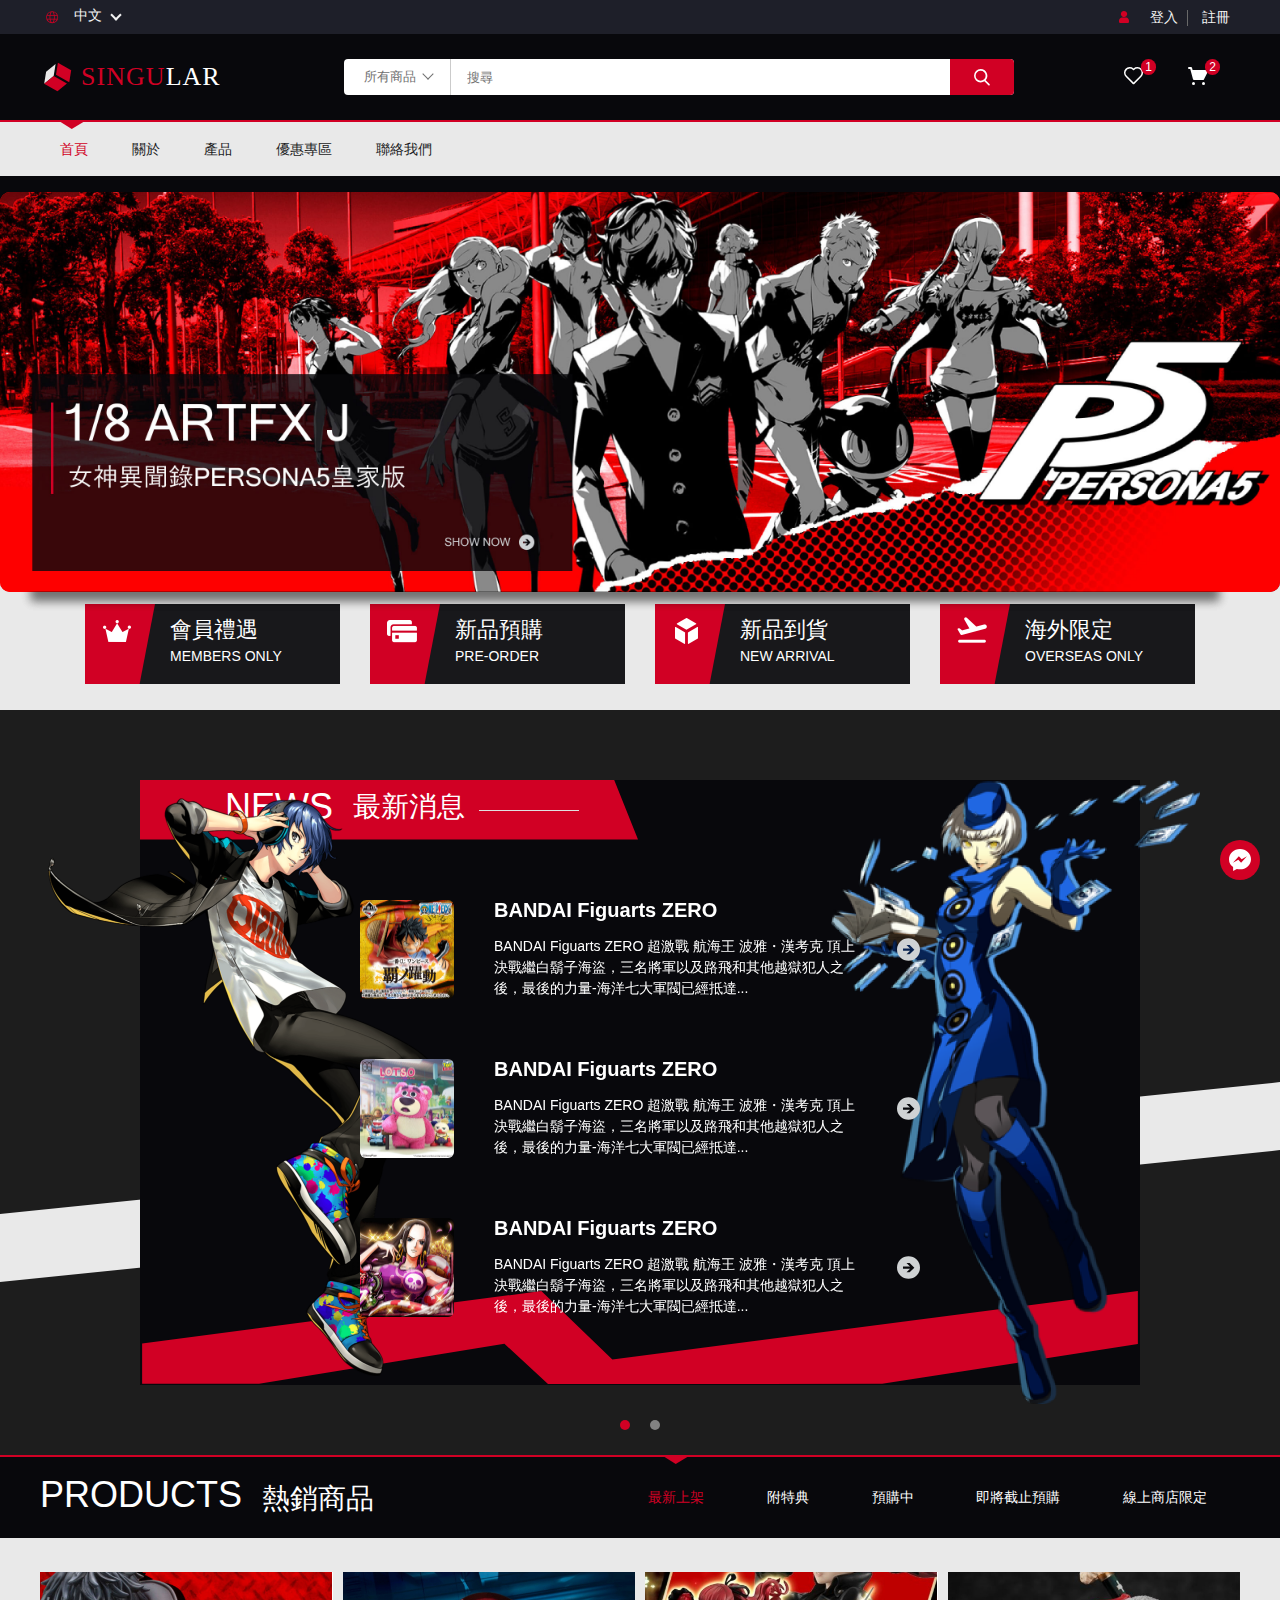
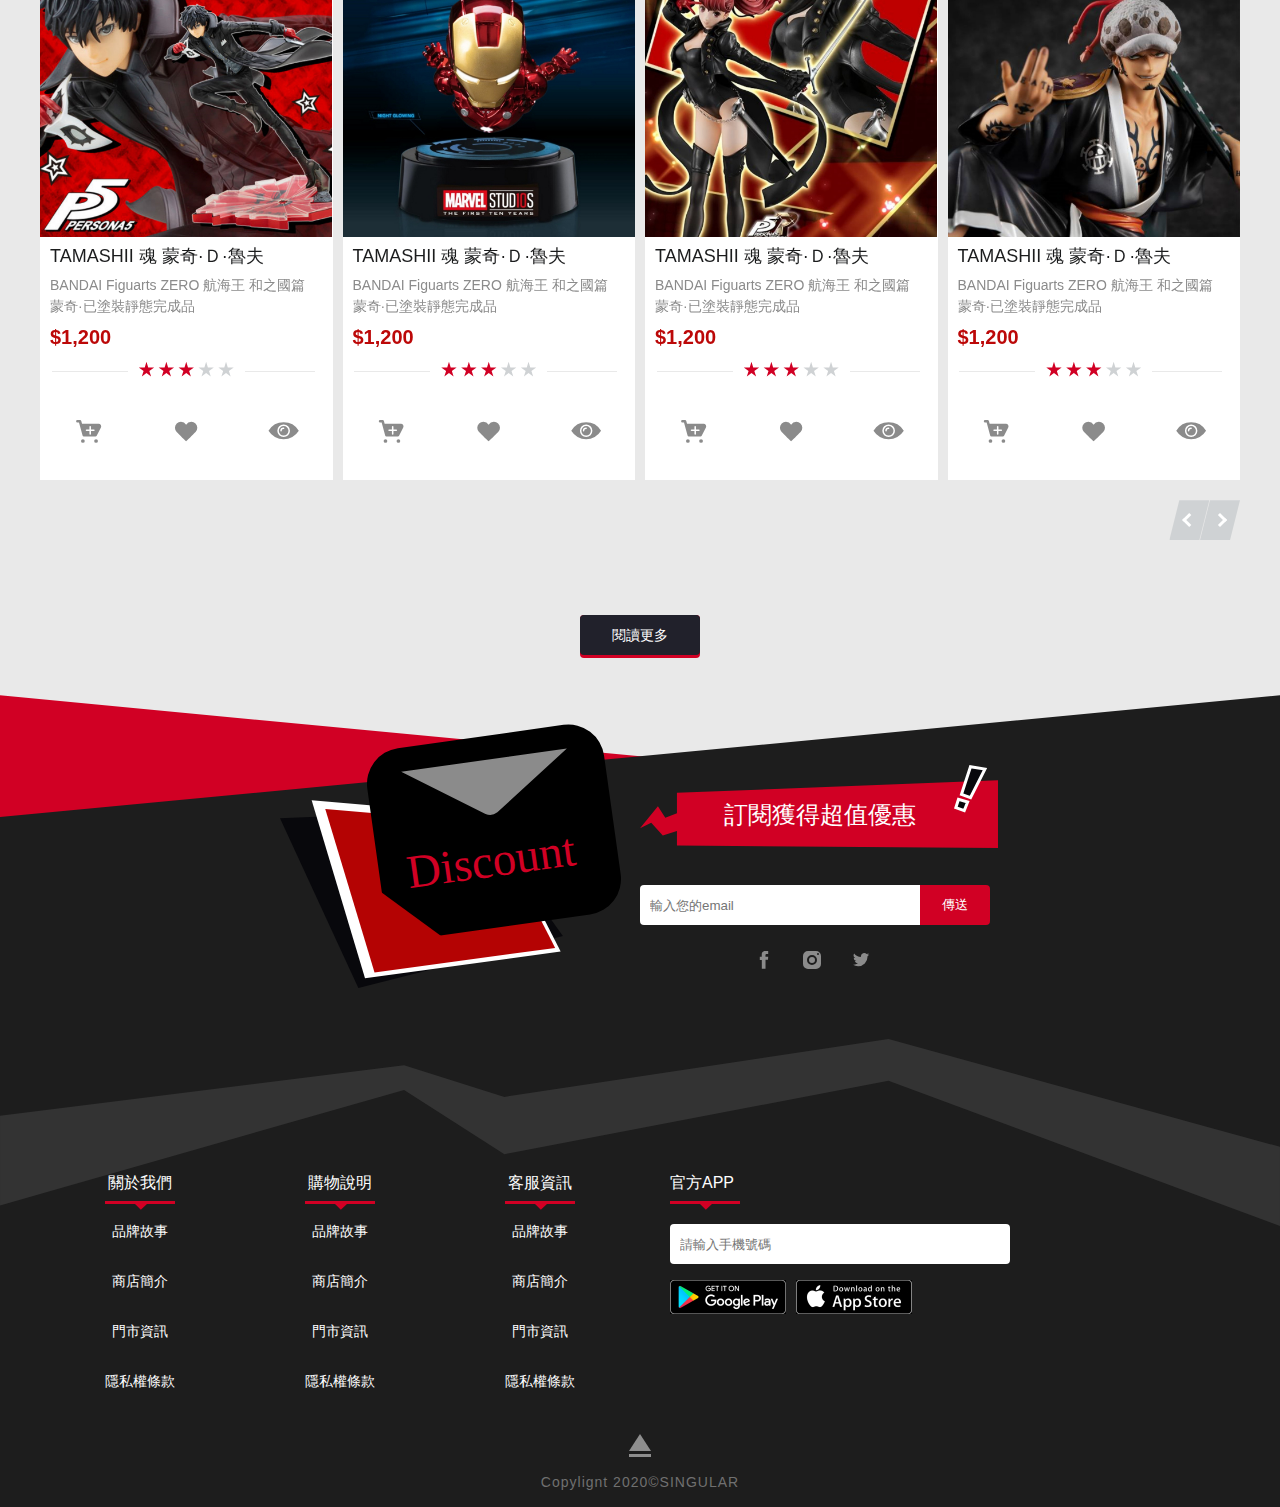
==== commit 2d40cb89: "update" ====
--- a/index.html
+++ b/index.html
@@ -11,9 +11,7 @@
   <link rel="stylesheet" href="css/plugins/swiper.css">
   <link rel="stylesheet" href="css/base.css">
   <link rel="stylesheet" href="css/index.css">
-
 </head>
-
 
 <body>
   <div class="wrap">
@@ -43,7 +41,7 @@
             <h1 class="logo"><a href="index.html"><img src="img/logo.svg" alt="logo"></a></h1>
             <form class="search__bar">
               <button class="dropdown">所有商品</button>
-              <input type="search" class="search" placeholder="搜尋">
+              <input type="text" class="search" placeholder="搜尋">
               <button class="search__icon"><img src="img/search.svg" alt="搜尋"></button>
             </form>
 
@@ -56,7 +54,7 @@
                   <hr class="line">
                   <a href="#" class="item__link">
                     <div class="item__wrap">
-                      <img src="img/hot__list1.jpg" width="50" alt="產品照">
+                      <img src="img/hot__list1.jpg" alt="產品照">
                       <h4 class="ellipsis">限定特典版 女神異聞錄5 ARTFXJ主人公怪盜 特別版</h4>
                       <p class="price">$4,880</p>
                     </div>
@@ -72,14 +70,14 @@
                   <hr class="line">
                   <a href="#" class="item__link">
                     <div class="item__wrap">
-                      <img src="img/hot__list1.jpg" width="50" alt="產品照">
+                      <img src="img/hot__list1.jpg" alt="產品照">
                       <h4 class="ellipsis">限定特典版 女神異聞錄5 ARTFXJ主人公怪盜 特別版</h4>
                       <p class="price">$4,880</p>
                     </div>
                   </a>
                   <a href="#" class="item__link">
                     <div class="item__wrap">
-                      <img src="img/hot__list2.jpg" width="50" alt="產品照">
+                      <img src="img/hot__list2.jpg" alt="產品照">
                       <h4 class="ellipsis">限定特典版 女神異聞錄5 ARTFXJ主人公怪盜 特別版</h4>
                       <p class="price">$4,880</p>
                     </div>
@@ -91,7 +89,7 @@
           </div>
           <form class="search__bar__sm">
             <button class="dropdown">所有商品</button>
-            <input type="search" class="search" placeholder="搜尋">
+            <input type="text" class="search" placeholder="搜尋">
             <button class="search__icon"><img src="img/search.svg" alt="搜尋"></button>
           </form>
 
@@ -439,7 +437,7 @@
 
         <div id="tabs-2">
           <section class="container hot__list">
-            <div class="product__carousel">
+            <div class="product__carousel product__carousel__sm">
               <ul class="swiper-wrapper hot__list__product__wrap">
                 <li class="swiper-slide list__item">
                   <img src="img/hot__list4.jpg" alt="商品圖片">
@@ -594,7 +592,7 @@
 
         <div id="tabs-3">
           <section class="container hot__list">
-            <div class="swiper-container product__carousel">
+            <div class="product__carousel product__carousel__sm">
               <ul class="swiper-wrapper hot__list__product__wrap">
                 <li class="swiper-slide list__item">
                   <img src="img/hot__list1.jpg" alt="商品圖片">
@@ -749,7 +747,7 @@
 
         <div id="tabs-4">
           <section class="container hot__list">
-            <div class="swiper-container product__carousel">
+            <div class="product__carousel product__carousel__sm">
               <ul class="swiper-wrapper hot__list__product__wrap">
                 <li class="swiper-slide list__item">
                   <img src="img/hot__list4.jpg" alt="商品圖片">
@@ -904,7 +902,7 @@
 
         <div id="tabs-5">
           <section class="container hot__list">
-            <div class="swiper-container product__carousel">
+            <div class="product__carousel product__carousel__sm">
               <ul class="swiper-wrapper hot__list__product__wrap">
                 <li class="swiper-slide list__item">
                   <img src="img/hot__list2.jpg" alt="商品圖片">
@@ -1057,11 +1055,6 @@
           <div class="read__more"><a href="#" class="read__more__btn">閱讀更多</a></div>
         </div>
       </div>
-
-
-
-
-
 
       <!--footer-->
       <footer class="footer__bg">
--- a/css/index.css
+++ b/css/index.css
@@ -258,6 +258,8 @@
     display: flex;
     padding: 10px; }
     .like__dropdown__wrap .item__wrap img {
+      width: 50px;
+      height: 50px;
       margin-right: 10px; }
     .like__dropdown__wrap .item__wrap .ellipsis {
       color: #707070;
@@ -350,6 +352,8 @@
     display: flex;
     padding: 10px; }
     .shopping__dropdown__wrap .item__wrap img {
+      width: 50px;
+      height: 50px;
       margin-right: 10px; }
     .shopping__dropdown__wrap .item__wrap .ellipsis {
       color: #707070;
@@ -500,6 +504,13 @@
     right: 0;
     width: 100vw;
     z-index: 2; } }
+
+input[type=text] {
+  display: -webkit-box;
+  display: -ms-flexbox;
+  display: flex;
+  border-left: 1px solid #CBCBCB;
+  border-radius: 0; }
 
 .banner__area {
   background-color: #08080C;
@@ -901,7 +912,8 @@
   left: 50%;
   -webkit-transform: translateX(-50%) translateY(30px);
   -ms-transform: translateX(-50%) translateY(30px);
-  transform: translateX(-50%) translateY(30px); }
+  transform: translateX(-50%) translateY(30px);
+  z-index: 1; }
   @media (max-width: 1024px) {
     .news__swiper-pagination {
       -webkit-transform: translateX(-50%) translateY(15px);
@@ -971,12 +983,13 @@
     .hot__productBar__item .hot__productMenu li {
       -webkit-transition: all 0.3s cubic-bezier(0.25, 0.8, 0.25, 1);
       -o-transition: all 0.3s cubic-bezier(0.25, 0.8, 0.25, 1);
-      transition: all 0.3s cubic-bezier(0.25, 0.8, 0.25, 1); }
+      transition: all 0.3s cubic-bezier(0.25, 0.8, 0.25, 1);
+      height: 80px; }
       .hot__productBar__item .hot__productMenu li:hover {
         color: #D10024; }
     @media (max-width: 415px) {
       .hot__productBar__item .hot__productMenu {
-        overflow-x: auto;
+        overflow-x: scroll;
         font-size: 16px; } }
 
 .hot__list {
@@ -1075,6 +1088,10 @@
     .icon__area > a:hover {
       background-color: #F3F3F3;
       border-radius: 6px; }
+    @media (max-width: 1024px) {
+      .icon__area > a {
+        padding: 6px;
+        margin: 0; } }
   .icon__area img {
     width: 100% !important;
     height: auto; }
